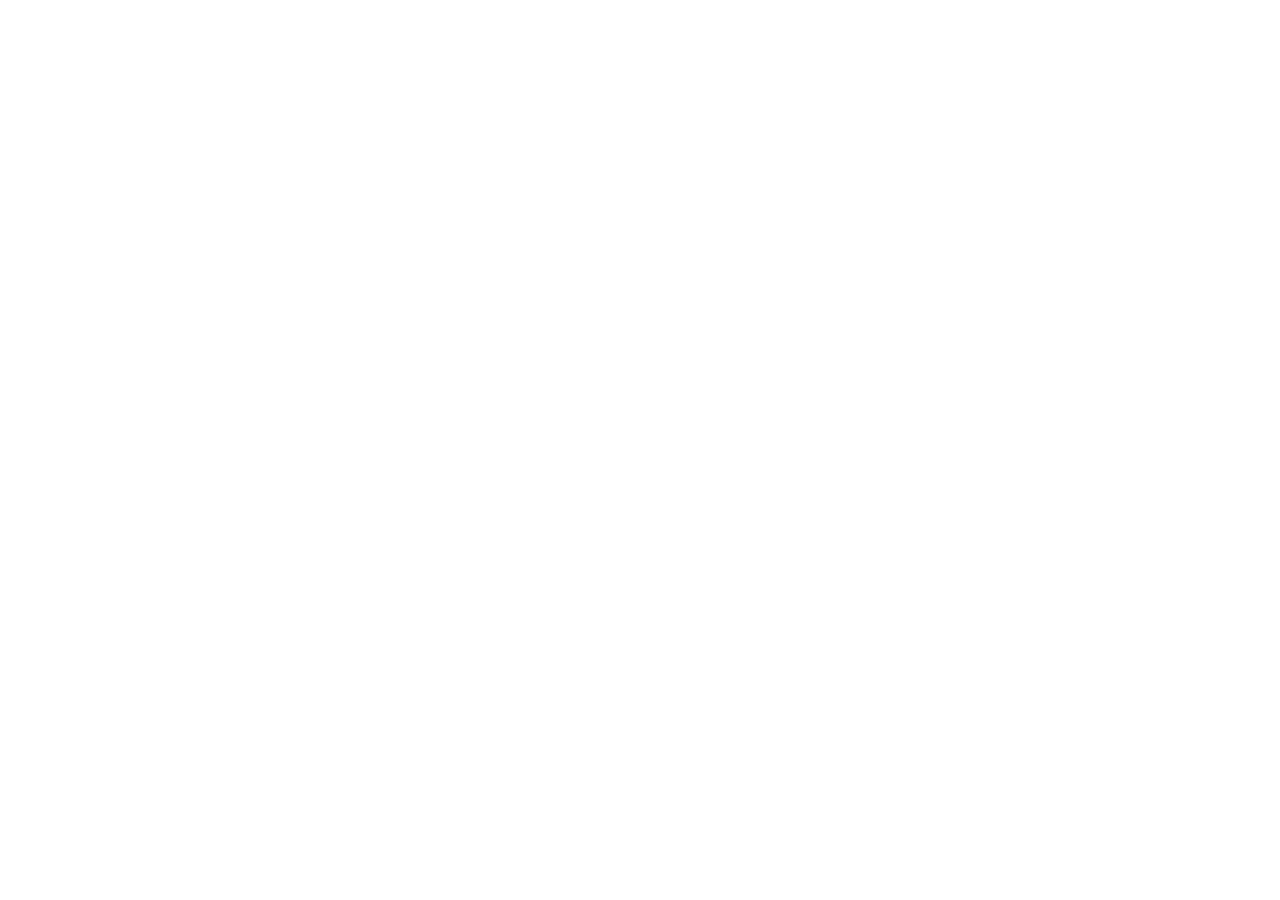
==== src/projects/nurlan-project/index.html @ a40b56f6 "added nurlan-project" ====
<!DOCTYPE html>
<html lang="en">
<head>
    <meta charset="UTF-8">
    <meta http-equiv="X-UA-Compatible" content="IE=edge">
    <meta name="viewport" content="width=device-width, initial-scale=1.0">
    <title>Document</title>
    <link rel="stylesheet" href="./src/css/style.css">
</head>
<body>
    
</body>
</html>
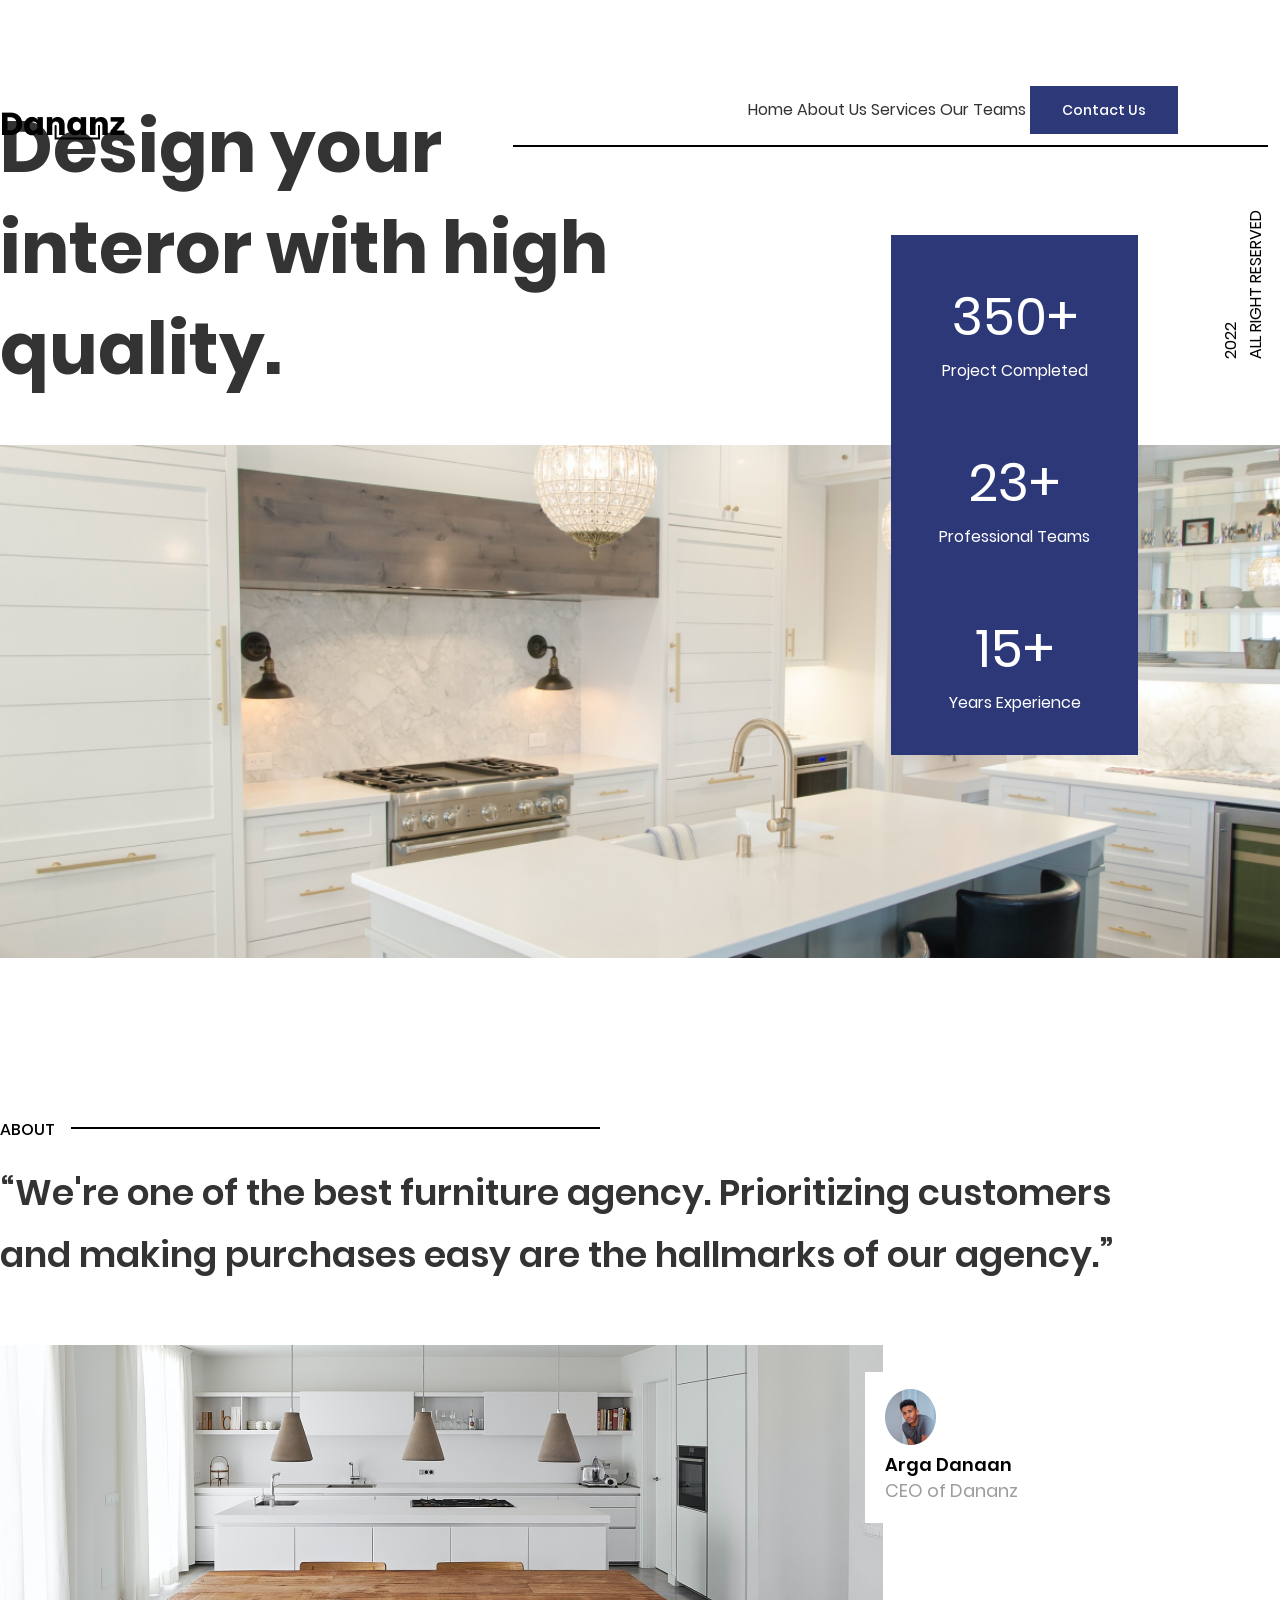
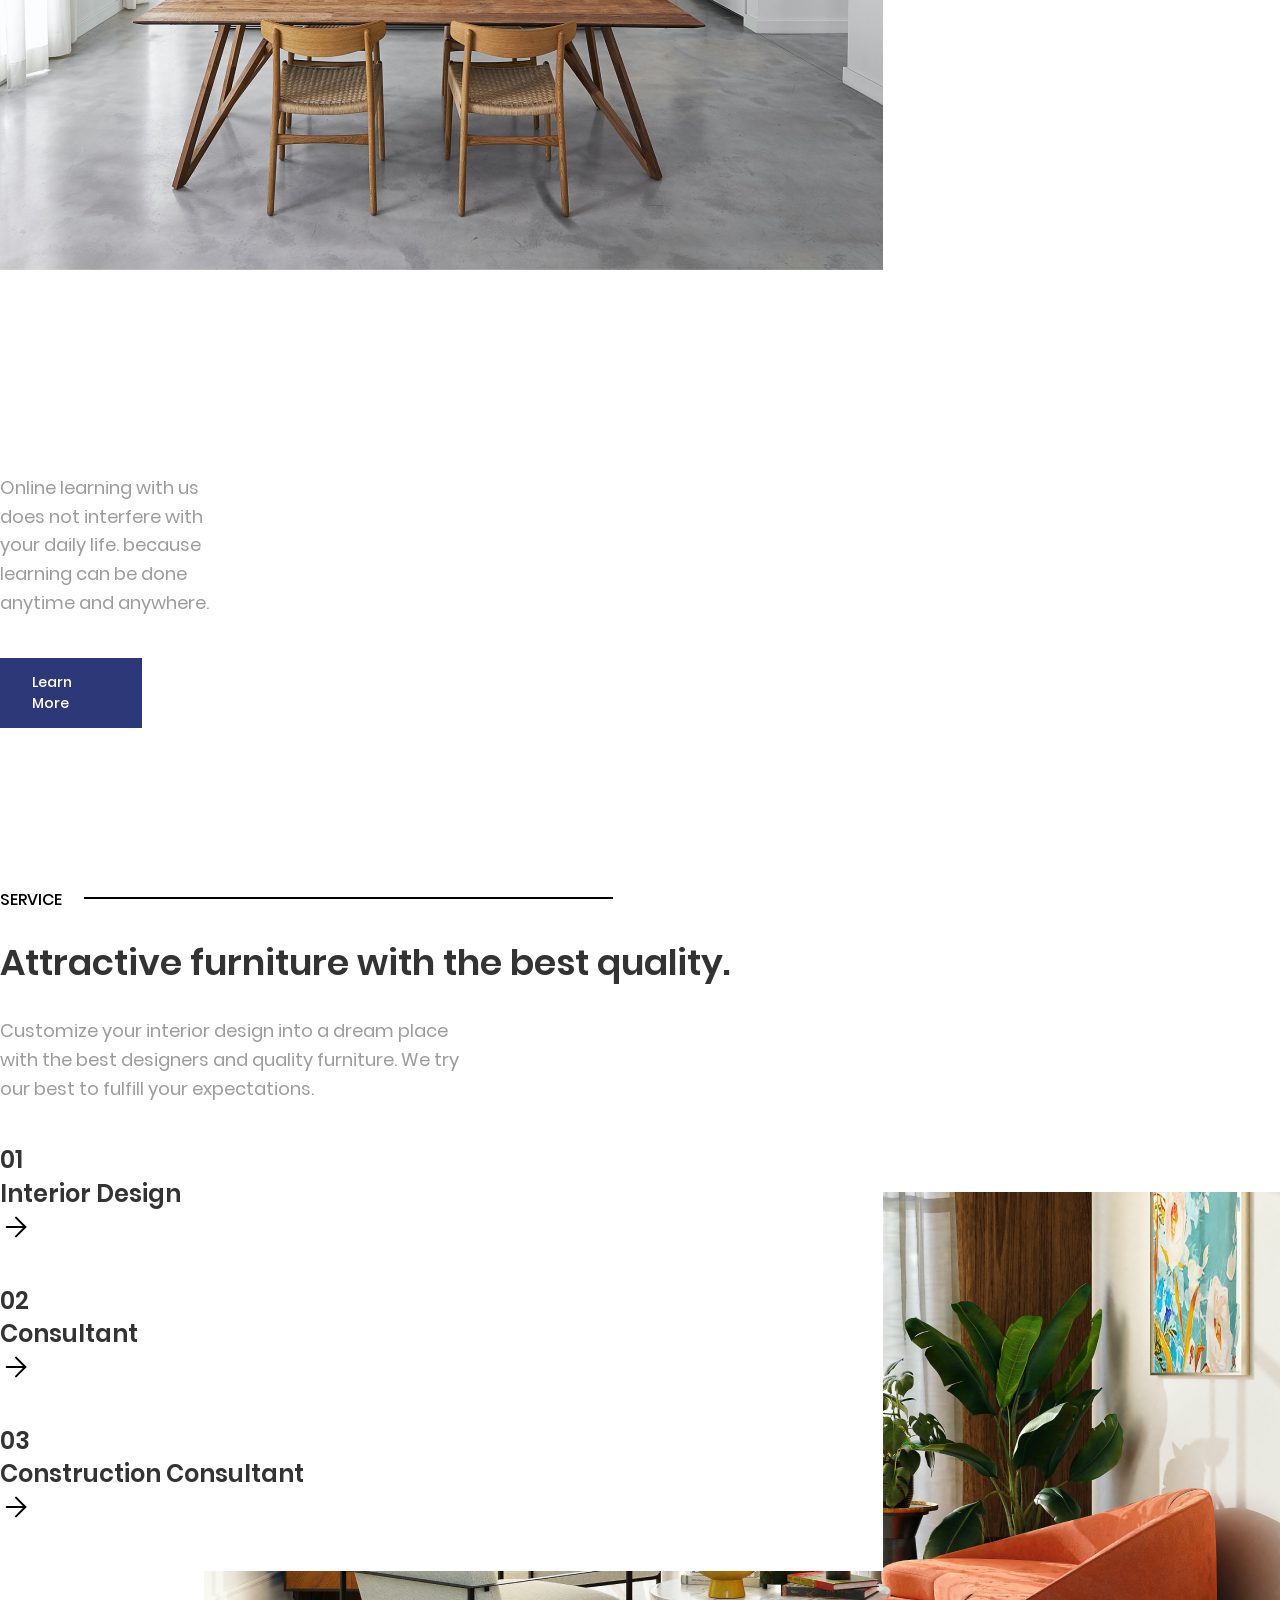
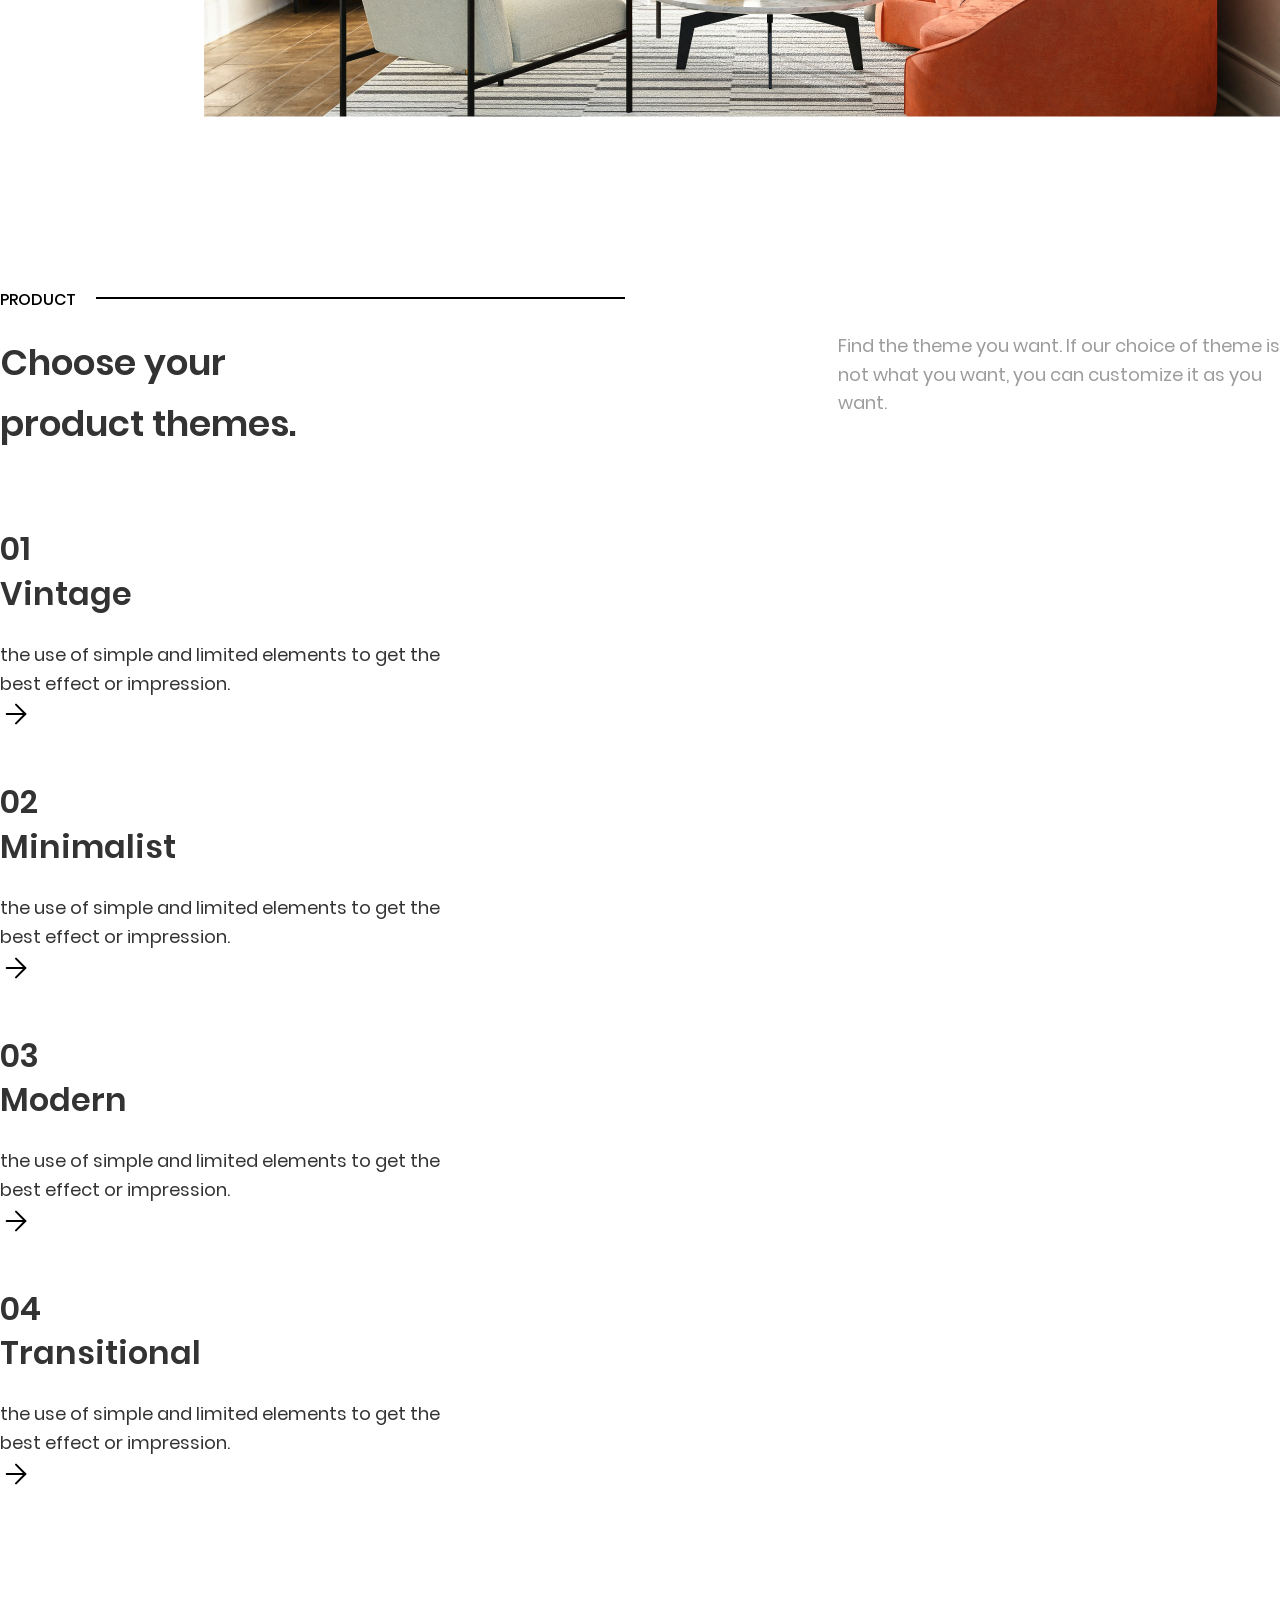
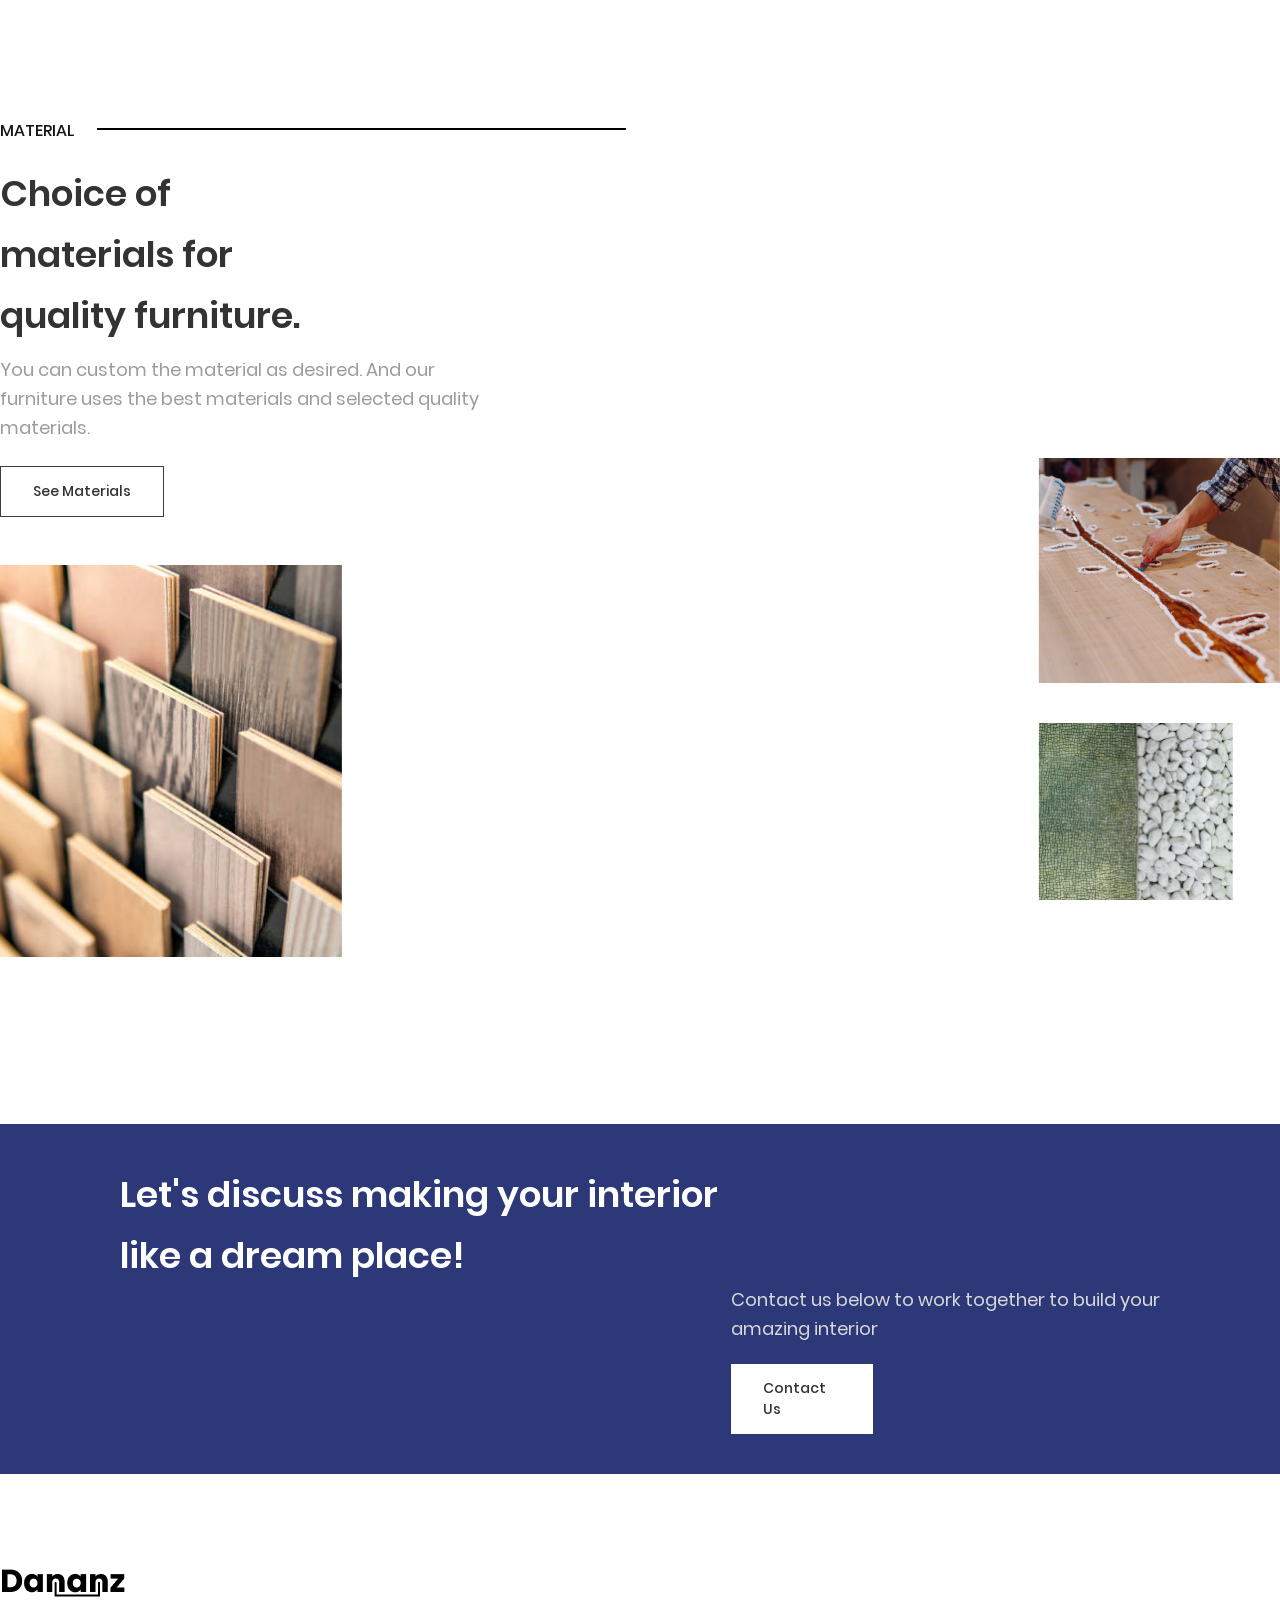
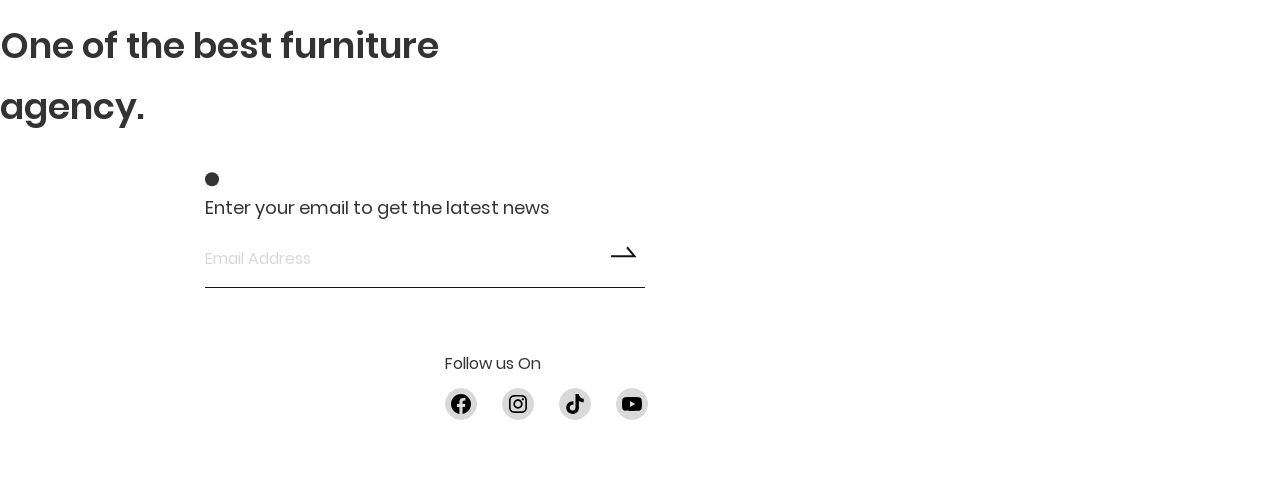
==== commit f04f1344: "home page/ Исправил структуру" ====
--- a/src/projects/nurlan-project/index.html
+++ b/src/projects/nurlan-project/index.html
@@ -1,13 +1,425 @@
-<!DOCTYPE html>
-<html lang="en">
-<head>
-    <meta charset="UTF-8">
-    <meta http-equiv="X-UA-Compatible" content="IE=edge">
-    <meta name="viewport" content="width=device-width, initial-scale=1.0">
-    <title>Document</title>
-    <link rel="stylesheet" href="./src/css/style.css">
-</head>
-<body>
-    
-</body>
+<!DOCTYPE html>
+<html lang="en">
+
+<head>
+    <meta charset="UTF-8">
+    <meta http-equiv="X-UA-Compatible" content="IE=edge">
+    <meta name="viewport" content="width=device-width, initial-scale=1.0">
+    <title>Document</title>
+    <link rel="stylesheet" href="./src/libraries/bootstrap/bootstrap-grid.min.css">
+    <link rel="stylesheet" href="./src/libraries/bootstrap/bootstrap-grid.min.css.map">
+    <link rel="stylesheet" href="./src/css/style.css">
+
+
+</head>
+
+<body>
+    <header class="header">
+        <div class="container">
+            <div class="header-container d-flex">
+                <a href="#"><img src="./src/images/home/header/logo.png" alt="logo" class="header__logo"></a>
+                <nav class="header__nav d-flex">
+                    <a href="#" class="header__links header__links-bold">Home</a>
+                    <a href="./src/pages/about/" class="header__links">About Us</a>
+                    <a href="./src/pages/services/" class="header__links">Services</a>
+                    <a href="./src/pages/ourTeams/" class="header__links">Our Teams</a>
+                    <a href="./src/pages/contacts/" class="header__links header__links-btn">Contact Us</a>
+                </nav>
+            </div>
+        </div>
+
+    </header>
+    <main class="main">
+
+        <section class="home">
+            <div class="container">
+                <h1 class="home__title">
+                    Design your <br> interor with high <br>quality.
+                </h1>
+                <div class="home__right">
+                    <p class="home__text">
+                        2022 <br>
+                        ALL RIGHT RESERVED
+                    </p>
+                </div>
+                <div class="home__experience-block">
+                    <div class="home__projects">
+                        <p class="home__projects-number">350+</p>
+                        <p class="home__projects-text">Project Completed</p>
+                    </div>
+                    <div class="home__teams">
+                        <p class="home__teams-number">23+</p>
+                        <p class="home__teams-text">Professional Teams</p>
+                    </div>
+                    <div class="home__experience">
+                        <p class="home__experience-number">15+</p>
+                        <p class="home__experience-text">Years Experience</p>
+                    </div>
+                </div>
+                <div class="home__img">
+                    <!-- <img src="../nurlan-project/src/images/home/home/home.png" alt="a picture"> -->
+                </div>
+            </div>
+        </section>
+
+        <section class="about">
+            <div class="container">
+                <div class="about__subtitle">
+                    ABOUT
+
+                    <div class="about__subtitle-line"></div>
+                </div>
+
+                <h3 class="about__title">
+                    “We're one of the best furniture agency. Prioritizing customers <br> and making purchases easy are
+                    the
+                    hallmarks of our agency.”
+                </h3>
+                <div class="about__main d-flex">
+                    <div class="about__main-left">
+                        <img src="./src/images/home/about/about.png" alt="">
+                    </div>
+                    <div class="about__main-profile">
+                        <div class="row">
+                            <div class="col-4">
+                                <img src="./src/images/home/about/profile.png" alt="">
+                            </div>
+                            <div class="col-8">
+                                <p class="about__main-profile-name">Arga Danaan</p>
+                                <p class="about__main-profile-position">CEO of Dananz</p>
+                            </div>
+                        </div>
+
+                    </div>
+                    <div class="about__main-right">
+                        <div class="about__main-text">
+                            Online learning with us <br> does not interfere with <br> your daily life. because <br>
+                            learning can be done <br> anytime and anywhere.
+                        </div>
+
+                        <a href="#" class="about__main-btn">Learn More</a>
+                    </div>
+                </div>
+            </div>
+        </section>
+        <section class="service">
+            <div class="container">
+
+                <div class="service__layers">
+                    <div class="service__top-layer">
+                        <div class="service__subtitle">
+                            SERVICE
+
+                            <div class="service__subtitle-line"></div>
+                        </div>
+
+                        <h3 class="service__title">
+                            Attractive furniture with the best quality.
+                        </h3>
+
+                        <p class="service__text">
+                            Customize your interior design into a dream place <br> with the best designers and quality
+                            furniture. We try <br> our best to fulfill your expectations.
+                        </p>
+
+                        <div class="service__list d-flex">
+                            <div class="service__left d-flex">
+                                <a href="./src/pages/services/">
+                                    <div class="service__left-number">01</div>
+                                </a>
+                                <a href="./src/pages/services/">
+                                    <div class="service__left-title">Interior Design</div>
+                                </a>
+                            </div>
+                            <div class="service__right">
+                                <a href="./src/pages/services/">
+                                    <img src="./src/images/home/service/arrow-right.svg" alt=""
+                                        class="service__left-icon">
+                                </a>
+                            </div>
+                        </div>
+
+
+                        <div class="service__list d-flex">
+                            <div class="service__left d-flex">
+                                <a href="./src/pages/services/">
+                                    <div class="service__left-number">02</div>
+                                </a>
+                                <a href="./src/pages/services/">
+                                    <div class="service__left-title">Consultant</div>
+                                </a>
+                            </div>
+                            <div class="service__right">
+                                <a href="./src/pages/services/">
+                                    <img src="./src/images/home/service/arrow-right.svg" alt=""
+                                        class="service__left-icon">
+                                </a>
+                            </div>
+
+                        </div>
+
+                        <div class="service__list service__list-bottom d-flex">
+                            <div class="service__left d-flex">
+                                <a href="./src/pages/services/">
+                                    <div class="service__left-number">03</div>
+                                </a>
+                                <a href="./src/pages/services/">
+                                    <div class="service__left-title">Construction Consultant</div>
+                                </a>
+                            </div>
+                            <div class="service__right">
+                                <a href="./src/pages/services/">
+                                    <img src="./src/images/home/service/arrow-right.svg" alt=""
+                                        class="service__left-icon">
+                                </a>
+                            </div>
+
+                        </div>
+
+
+                    </div>
+                    <div class="service__bottom-layer">
+
+                    </div>
+                </div>
+            </div>
+        </section>
+
+        <section class="product">
+            <div class="container">
+                <div class="product__subtitle">
+                    PRODUCT
+
+                    <div class="product__subtitle-line"></div>
+                </div>
+
+                <div class="product__about">
+                    <h3 class="product__title">
+                        Choose your <br> product themes.
+                    </h3>
+                    <div class="product__text">
+                        Find the theme you want. If our choice of theme is <br> not what you want, you can customize it
+                        as you <br> want.
+                    </div>
+                </div>
+
+                <div class="product__list d-flex">
+                    <div class="product__left d-flex">
+                        <a href="./src/pages/portfolio/">
+                            <div class="product__left-number">01</div>
+                        </a>
+                        <div class="product__left-container">
+                            <a href="./src/pages/portfolio/">
+                                <div class="product__left-title">Vintage</div>
+                            </a>
+                            <p class="product__left-text">
+                                the use of simple and limited elements to get the <br> best effect or impression.
+                            </p>
+                        </div>
+                    </div>
+                    <div class="product__right">
+                        <a href="./src/pages/portfolio/">
+                            <img src="./src/images/home/service/arrow-right.svg" alt="" class="product__left-icon">
+                        </a>
+                    </div>
+                </div>
+
+
+                <div class="product__list d-flex">
+                    <div class="product__left d-flex">
+                        <a href="./src/pages/portfolio/">
+                            <div class="product__left-number">02</div>
+                        </a>
+                        <div class="product__left-container">
+                            <a href="./src/pages/portfolio/">
+                                <div class="product__left-title">Minimalist</div>
+                            </a>
+                            <p class="product__left-text">
+                                the use of simple and limited elements to get the <br> best effect or impression.
+                            </p>
+                        </div>
+                    </div>
+                    <div class="product__right">
+                        <a href="./src/pages/portfolio/">
+                            <img src="./src/images/home/service/arrow-right.svg" alt="" class="product__left-icon">
+                        </a>
+                    </div>
+
+                </div>
+
+                <div class="product__list d-flex">
+                    <div class="product__left d-flex">
+                        <a href="./src/pages/portfolio/">
+                            <div class="product__left-number">03</div>
+                        </a>
+                        <div class="product__left-container">
+                            <a href="./src/pages/portfolio/">
+                                <div class="product__left-title">Modern</div>
+                            </a>
+                            <p class="product__left-text">
+                                the use of simple and limited elements to get the <br> best effect or impression.
+                            </p>
+                        </div>
+                    </div>
+                    <div class="product__right">
+                        <a href="./src/pages/portfolio/">
+                            <img src="./src/images/home/service/arrow-right.svg" alt="" class="product__left-icon">
+                        </a>
+                    </div>
+
+                </div>
+
+                <div class="product__list service__list-bottom d-flex">
+                    <div class="product__left d-flex">
+                        <a href="./src/pages/portfolio/">
+                            <div class="product__left-number">04</div>
+                        </a>
+                        <div class="product__left-container">
+                            <a href="./src/pages/portfolio/">
+                                <div class="product__left-title">Transitional</div>
+                            </a>
+                            <p class="product__left-text">
+                                the use of simple and limited elements to get the <br> best effect or impression.
+                            </p>
+                        </div>
+                    </div>
+                    <div class="product__right">
+                        <a href="./src/pages/portfolio/">
+                            <img src="./src/images/home/service/arrow-right.svg" alt="" class="product__left-icon">
+                        </a>
+                    </div>
+
+                </div>
+            </div>
+        </section>
+
+        <section class="material">
+            <div class="container">
+                <div class="row">
+                    <div class="col-6">
+                        <div class="material__left">
+                            <div class="material__left-subtitle">
+                                MATERIAL
+
+                                <div class="material__left-subtitle-line"></div>
+                            </div>
+
+
+                            <h3 class="material__left-title">
+                                Choice of <br> materials for <br> quality furniture.
+                            </h3>
+
+                            <p class="material__left-text">
+                                You can custom the material as desired. And our <br> furniture uses the best materials
+                                and
+                                selected quality <br> materials.
+                            </p>
+
+                            <a href="./src/pages/portfolio/" class="material__left-btn">
+                                See Materials
+                            </a>
+                        </div>
+                    </div>
+                    <div class="col-6">
+                        <div class="material__right">
+                            <div class="material__pics-left">
+                                <img src="./src/images/home/material/image_1.png" alt="a pic" class="material__pic-left">
+                            </div>
+                            <div class="material__pics-right">
+                                <img src="./src/images/home/material/image_2.png" alt="a pic"
+                                    class="material__pic-upper-right">
+                                <img src="./src/images/home/material/image_3.png" alt="a pic"
+                                    class="material__pic-upper-bottom">
+                            </div>
+                        </div>
+                    </div>
+                </div>
+
+            </div>
+        </section>
+
+    </main>
+
+
+    <footer class="footer">
+
+        <div class="footer-upper">
+            <div class="row">
+                <div class="col-6">
+                    <h2 class="footer-upper__title">Let's discuss making your interior <br>like a dream place!</h2>
+                </div>
+                <div class="col-6 footer-upper__right-container">
+                    <div class="footer-upper__right">
+                        <p class="footer-upper__text">Contact us below to work together to build
+                            your <br>amazing interior</p>
+                        <a href="./src/pages/contacts/" class="footer-upper__btn">Contact Us</a>
+                    </div>
+                </div>
+            </div>
+        </div>
+        <div class="container">
+            <div class="footer-lower">
+                <div class="row">
+                    <div class="col-6">
+                        <div class="footer-lower__left d-flex">
+                            <img src="./src/images/home/header/logo.png" alt="" class="footer-lower__logo">
+                            <h3 class="footer-lower__title">
+                                One of the best furniture <br>agency.
+                            </h3>
+                        </div>
+                    </div>
+                    <div class="col-6 footer-lower__right-container">
+                        <div class="footer-lower__right">
+                            <form class="footer-lower__form">
+                                <div class="footer-lower__form-upper d-flex">
+                                    <img src="./src/images/home/footer/circle.svg" alt=""
+                                        class="footer-lower__form-round">
+                                    <h3 class="footer-lower__form-title">
+                                        Enter your email to get the latest news
+                                    </h3>
+                                </div>
+                                <div class="footer-lower__form-lower">
+                                    <img src="./src/images/home/footer/arrow.svg" alt=""
+                                        class="footer-lower__form-arrow">
+                                    <input type="email" class="footer-lower__form-input" placeholder="Email Address">
+                                </div>
+                            </form>
+                            <div class="footer-lower__social-media">
+                                <h3 class="footer-lower__social-media-title">Follow us On</h3>
+                                <div class="footer-lower__social-media-list">
+                                    <a href="https://www.facebook.com/" class="footer-lower__social-media-items">
+                                        <div class="footer-lower__social-media-items-bg">
+                                            <img src="./src/images/home/footer/facebook.svg"
+                                                alt="footer-lower__social-media-items-icon">
+                                        </div>
+                                    </a>
+                                    <a href="https://www.instagram.com/" class="footer-lower__social-media-items">
+                                        <div class="footer-lower__social-media-items-bg">
+                                            <img src="./src/images/home/footer/instagram.svg"
+                                                alt="footer-lower__social-media-items-icon">
+                                        </div>
+                                    </a>
+                                    <a href="https://www.tiktok.com/" class="footer-lower__social-media-items">
+                                        <div class="footer-lower__social-media-items-bg">
+                                            <img src="./src/images/home/footer/tikTok.svg"
+                                                alt="footer-lower__social-media-items-icon">
+                                        </div>
+                                    </a>
+                                    <a href="https://www.youtube.com/" class="footer-lower__social-media-items">
+                                        <div class="footer-lower__social-media-items-bg">
+                                            <img src="./src/images/home/footer/youtube.svg"
+                                                alt="footer-lower__social-media-items-icon">
+                                        </div>
+                                    </a>
+                                </div>
+                            </div>
+                        </div>
+                    </div>
+                </div>
+            </div>
+        </div>
+    </footer>
+    <script src="./src/pages/home/home.js"></script>
+</body>
+
 </html>
--- a/src/projects/nurlan-project/src/css/style.css
+++ b/src/projects/nurlan-project/src/css/style.css
@@ -0,0 +1,587 @@
+@import "../fonts/Poppins/stylesheet.css";
+@import "../fonts/Poppins/stylesheet.css";
+* {
+  padding: 0;
+  margin: 0;
+  box-sizing: border-box;
+  font-family: "Poppins", sans-serif;
+  list-style-type: none;
+}
+
+a, a:hover {
+  text-decoration: none;
+  color: inherit;
+}
+
+.header {
+  margin: 40px 0 97px;
+}
+.header-container {
+  justify-content: space-between;
+  position: relative;
+}
+.header__logo {
+  cursor: pointer;
+  position: fixed;
+  z-index: 2;
+}
+.header__nav {
+  font-style: normal;
+  font-weight: 400;
+  font-size: 16px;
+  line-height: 160%;
+  color: #333333;
+  align-items: center;
+  gap: 103px;
+  position: fixed;
+  right: 102px;
+  z-index: 2;
+}
+.header__nav .header__links:hover {
+  font-style: normal;
+  font-weight: 600;
+  font-size: 16px;
+  line-height: 140%;
+  color: #333333;
+}
+.header__nav .header__links-btn {
+  width: 142px;
+  height: 49px;
+  padding: 14px 32px;
+  background: #2C3878;
+  font-style: normal;
+  font-weight: 500;
+  font-size: 14px;
+  line-height: 150%;
+  color: #FFFFFF;
+}
+.header__nav .header__links-btn:hover {
+  width: 142px;
+  height: 49px;
+  padding: 14px 32px;
+  background: #2C3878;
+  font-style: normal;
+  font-weight: 500;
+  font-size: 14px;
+  line-height: 150%;
+  color: #FFFFFF;
+}
+
+.footer-upper {
+  padding: 40px 120px;
+  background: #2C3878;
+  margin-bottom: 80px;
+}
+.footer-upper__right-container {
+  display: flex;
+  justify-content: flex-end;
+}
+.footer-upper__right {
+  display: flex;
+  flex-direction: column;
+  gap: 20px;
+}
+.footer-upper__title {
+  font-style: normal;
+  font-weight: 600;
+  font-size: 36px;
+  line-height: 170%;
+  color: #FFFFFF;
+}
+.footer-upper__text {
+  font-style: normal;
+  font-weight: 400;
+  font-size: 18px;
+  line-height: 160%;
+  color: #D9D9D9;
+}
+.footer-upper__btn {
+  width: 142px;
+  padding: 14px 32px;
+  background: #FFFFFF;
+  display: inline-block;
+  font-style: normal;
+  font-weight: 500;
+  font-size: 14px;
+  line-height: 150%;
+  color: #333333;
+}
+.footer-lower__left {
+  flex-direction: column;
+  gap: 10px;
+}
+.footer-lower__logo {
+  width: 126px;
+  height: 54px;
+}
+.footer-lower__title {
+  font-style: normal;
+  font-weight: 600;
+  font-size: 36px;
+  line-height: 170%;
+  color: #333333;
+}
+.footer-lower__right-container {
+  margin-top: 32px;
+}
+.footer-lower__right {
+  margin-left: 205px;
+  display: flex;
+  flex-direction: column;
+  gap: 25px;
+}
+.footer-lower__form-upper {
+  width: 440px;
+  align-items: center;
+  gap: 10px;
+  margin-bottom: 23px;
+}
+.footer-lower__form-upper h3 {
+  width: 100%;
+  font-style: normal;
+  font-weight: 400;
+  font-size: 18px;
+  line-height: 160%;
+  color: #333333;
+}
+.footer-lower__form-lower {
+  width: 440px;
+  position: relative;
+}
+.footer-lower__form-lower img {
+  position: absolute;
+  right: 8px;
+  z-index: 1;
+}
+.footer-lower__form-lower input {
+  position: absolute;
+  width: 100%;
+  padding-bottom: 15px;
+  border: none;
+  border-bottom: 1px solid #141414;
+  font-style: normal;
+  font-weight: 400;
+  font-size: 16px;
+  line-height: 160%;
+  color: #333333;
+}
+.footer-lower__form-lower input::placeholder {
+  font-style: normal;
+  font-weight: 400;
+  font-size: 16px;
+  line-height: 160%;
+  color: #D9D9D9;
+}
+.footer-lower__form-lower input:focus {
+  outline: none;
+}
+.footer-lower__social-media {
+  margin: 80px 0 84px 240px;
+}
+.footer-lower__social-media-title {
+  font-style: normal;
+  font-weight: 400;
+  font-size: 16px;
+  line-height: 160%;
+  color: #333333;
+  margin-bottom: 11px;
+}
+.footer-lower__social-media-list {
+  display: flex;
+  gap: 25px;
+}
+.footer-lower__social-media-list a div {
+  width: 32px;
+  height: 32px;
+  border-radius: 50%;
+  background: #D9D9D9;
+  border: 1px solid #D9D9D9;
+  display: flex;
+  justify-content: center;
+  align-items: center;
+}
+
+.home {
+  margin-bottom: 160px;
+}
+.home .container {
+  position: relative;
+}
+.home__title {
+  position: relative;
+  font-style: normal;
+  font-weight: 700;
+  font-size: 72px;
+  line-height: 140%;
+  color: #333333;
+  margin-bottom: 46px;
+}
+.home__right {
+  width: 59%;
+  position: absolute;
+  right: 12px;
+  top: 48px;
+  border-top: 2px solid #000000;
+  padding-top: 63px;
+  display: flex;
+  justify-content: flex-end;
+}
+.home__text {
+  writing-mode: vertical-rl;
+  transform: rotate(-180deg);
+}
+.home__experience-block {
+  position: absolute;
+  right: 0;
+  padding: 40px 48px;
+  background: #2C3878;
+  top: 138px;
+  right: 142px;
+  display: flex;
+  flex-direction: column;
+  gap: 57px;
+}
+.home__projects, .home__teams, .home__experience {
+  text-align: center;
+}
+.home__projects-number {
+  font-style: normal;
+  font-weight: 400;
+  font-size: 52px;
+  line-height: 160%;
+  color: #FFFFFF;
+}
+.home__projects-text {
+  font-style: normal;
+  font-weight: 400;
+  font-size: 16px;
+  line-height: 160%;
+  color: #FFFFFF;
+}
+.home__teams-number {
+  font-style: normal;
+  font-weight: 400;
+  font-size: 52px;
+  line-height: 160%;
+  color: #FFFFFF;
+}
+.home__teams-text {
+  font-style: normal;
+  font-weight: 400;
+  font-size: 16px;
+  line-height: 160%;
+  color: #FFFFFF;
+}
+.home__experience-number {
+  font-style: normal;
+  font-weight: 400;
+  font-size: 52px;
+  line-height: 160%;
+  color: #FFFFFF;
+}
+.home__experience-text {
+  font-style: normal;
+  font-weight: 400;
+  font-size: 16px;
+  line-height: 160%;
+  color: #FFFFFF;
+}
+.home__img {
+  height: 513px;
+  width: 100%;
+  background: url("../images/home/home/home.png") center/cover no-repeat;
+}
+
+.about {
+  margin-bottom: 160px;
+}
+.about__subtitle {
+  position: relative;
+  margin-bottom: 20px;
+  font-style: normal;
+  font-weight: 500;
+  font-size: 16px;
+  line-height: 150%;
+  color: #000000;
+}
+.about__subtitle div {
+  width: 529px;
+  background: #000;
+  position: absolute;
+  top: 9px;
+  left: 71px;
+  border-top: 2px solid #000000;
+}
+.about__title {
+  font-style: normal;
+  font-weight: 600;
+  font-size: 36px;
+  line-height: 170%;
+  color: #333333;
+  margin-bottom: 60px;
+}
+.about__main {
+  width: 100%;
+  justify-content: space-between;
+  position: relative;
+}
+.about__main-profile {
+  position: absolute;
+  padding: 17px 52px 17px 20px;
+  background: #FFFFFF;
+  top: 27px;
+  right: 210px;
+}
+.about__main-profile-name {
+  font-style: normal;
+  font-weight: 600;
+  font-size: 18px;
+  line-height: 140%;
+  color: #000000;
+}
+.about__main-profile-position {
+  font-style: normal;
+  font-weight: 400;
+  font-size: 18px;
+  line-height: 160%;
+  color: #9C9C9C;
+  width: 133px;
+}
+.about__main-right {
+  margin-top: 197px;
+  display: flex;
+  flex-direction: column;
+  gap: 40px;
+}
+.about__main-right div {
+  font-style: normal;
+  font-weight: 400;
+  font-size: 18px;
+  line-height: 160%;
+  color: #9C9C9C;
+}
+.about__main-right a {
+  width: 142px;
+  display: inline-block;
+  padding: 14px 32px;
+  background: #2C3878;
+  font-style: normal;
+  font-weight: 500;
+  font-size: 14px;
+  line-height: 150%;
+  color: #FFFFFF;
+}
+
+.service {
+  margin-bottom: 172px;
+}
+.service__layers {
+  position: relative;
+  height: 828px;
+  width: 100%;
+}
+.service__top-layer {
+  position: relative;
+  max-width: 883px;
+  width: 100%;
+  z-index: 1;
+  padding: 0 40px 41px 0;
+  background: #FFFFFF;
+}
+.service__subtitle {
+  position: relative;
+  margin-bottom: 20px;
+  font-style: normal;
+  font-weight: 500;
+  font-size: 16px;
+  line-height: 150%;
+  color: #000000;
+}
+.service__subtitle div {
+  width: 529px;
+  background: #000;
+  position: absolute;
+  top: 9px;
+  left: 84px;
+  border-top: 2px solid #000000;
+}
+.service__title {
+  font-style: normal;
+  font-weight: 600;
+  font-size: 36px;
+  line-height: 170%;
+  color: #333333;
+  margin-bottom: 24px;
+}
+.service__text {
+  margin-bottom: 40px;
+  font-style: normal;
+  font-weight: 400;
+  font-size: 18px;
+  line-height: 160%;
+  color: #9C9C9C;
+}
+.service__list {
+  justify-content: space-between;
+  margin-bottom: 34px;
+}
+.service__list-bottom {
+  margin-bottom: 0;
+}
+.service__left {
+  gap: 40px;
+}
+.service__left-number, .service__left-title {
+  font-style: normal;
+  font-weight: 600;
+  font-size: 24px;
+  line-height: 140%;
+  color: #333333;
+}
+.service__bottom-layer {
+  position: absolute;
+  right: 0;
+  top: 304px;
+  max-width: 1076px;
+  width: 100%;
+  height: 682px;
+  background: url("../images/home/service/service.png") no-repeat;
+}
+
+.product {
+  margin-bottom: 222px;
+}
+.product__subtitle {
+  position: relative;
+  margin-bottom: 20px;
+  font-style: normal;
+  font-weight: 500;
+  font-size: 16px;
+  line-height: 150%;
+  color: #000000;
+}
+.product__subtitle div {
+  width: 529px;
+  background: #000;
+  position: absolute;
+  top: 9px;
+  left: 96px;
+  border-top: 2px solid #000000;
+}
+.product__about {
+  display: flex;
+  justify-content: space-between;
+  margin-bottom: 73px;
+}
+.product__about h3 {
+  font-style: normal;
+  font-weight: 600;
+  font-size: 36px;
+  line-height: 170%;
+  color: #333333;
+}
+.product__about div {
+  font-style: normal;
+  font-weight: 400;
+  font-size: 18px;
+  line-height: 160%;
+  color: #9C9C9C;
+}
+.product__list {
+  justify-content: space-between;
+  margin-bottom: 43px;
+}
+.product__list-bottom {
+  margin-bottom: 0;
+}
+.product__left {
+  gap: 80px;
+}
+.product__left-container {
+  display: flex;
+  flex-direction: column;
+  gap: 24px;
+}
+.product__left-number, .product__left-title {
+  font-style: normal;
+  font-weight: 600;
+  font-size: 32px;
+  line-height: 140%;
+  color: #333333;
+}
+.product__left-text {
+  font-style: normal;
+  font-weight: 400;
+  font-size: 18px;
+  line-height: 160%;
+  color: #333333;
+}
+
+.material {
+  margin-bottom: 167px;
+}
+.material__left-subtitle {
+  position: relative;
+  margin-bottom: 20px;
+  font-style: normal;
+  font-weight: 500;
+  font-size: 16px;
+  line-height: 150%;
+  color: #141414;
+}
+.material__left-subtitle div {
+  width: 529px;
+  background: #000;
+  position: absolute;
+  top: 9px;
+  left: 97px;
+  border-top: 2px solid #000000;
+}
+.material__left-title {
+  margin-bottom: 10px;
+  font-style: normal;
+  font-weight: 600;
+  font-size: 36px;
+  line-height: 170%;
+  color: #333333;
+}
+.material__left-text {
+  margin-bottom: 23px;
+  font-style: normal;
+  font-weight: 400;
+  font-size: 18px;
+  line-height: 160%;
+  color: #9C9C9C;
+}
+.material__left-btn {
+  display: inline-block;
+  padding: 14px 32px;
+  background: #FFFFFF;
+  border: 1px solid #3C3C3C;
+  font-style: normal;
+  font-weight: 500;
+  font-size: 14px;
+  line-height: 150%;
+  color: #333333;
+}
+.material__right {
+  height: 440px;
+  position: relative;
+  display: flex;
+  gap: 40px;
+}
+.material__pics-left {
+  display: flex;
+  align-items: flex-end;
+}
+.material__pics-right {
+  display: flex;
+  flex-direction: column;
+  gap: 40px;
+  position: absolute;
+  right: 0;
+  top: -59px;
+}
+.material__pics-right .material__pic-upper-bottom {
+  width: 195px;
+}/*# sourceMappingURL=style.css.map */
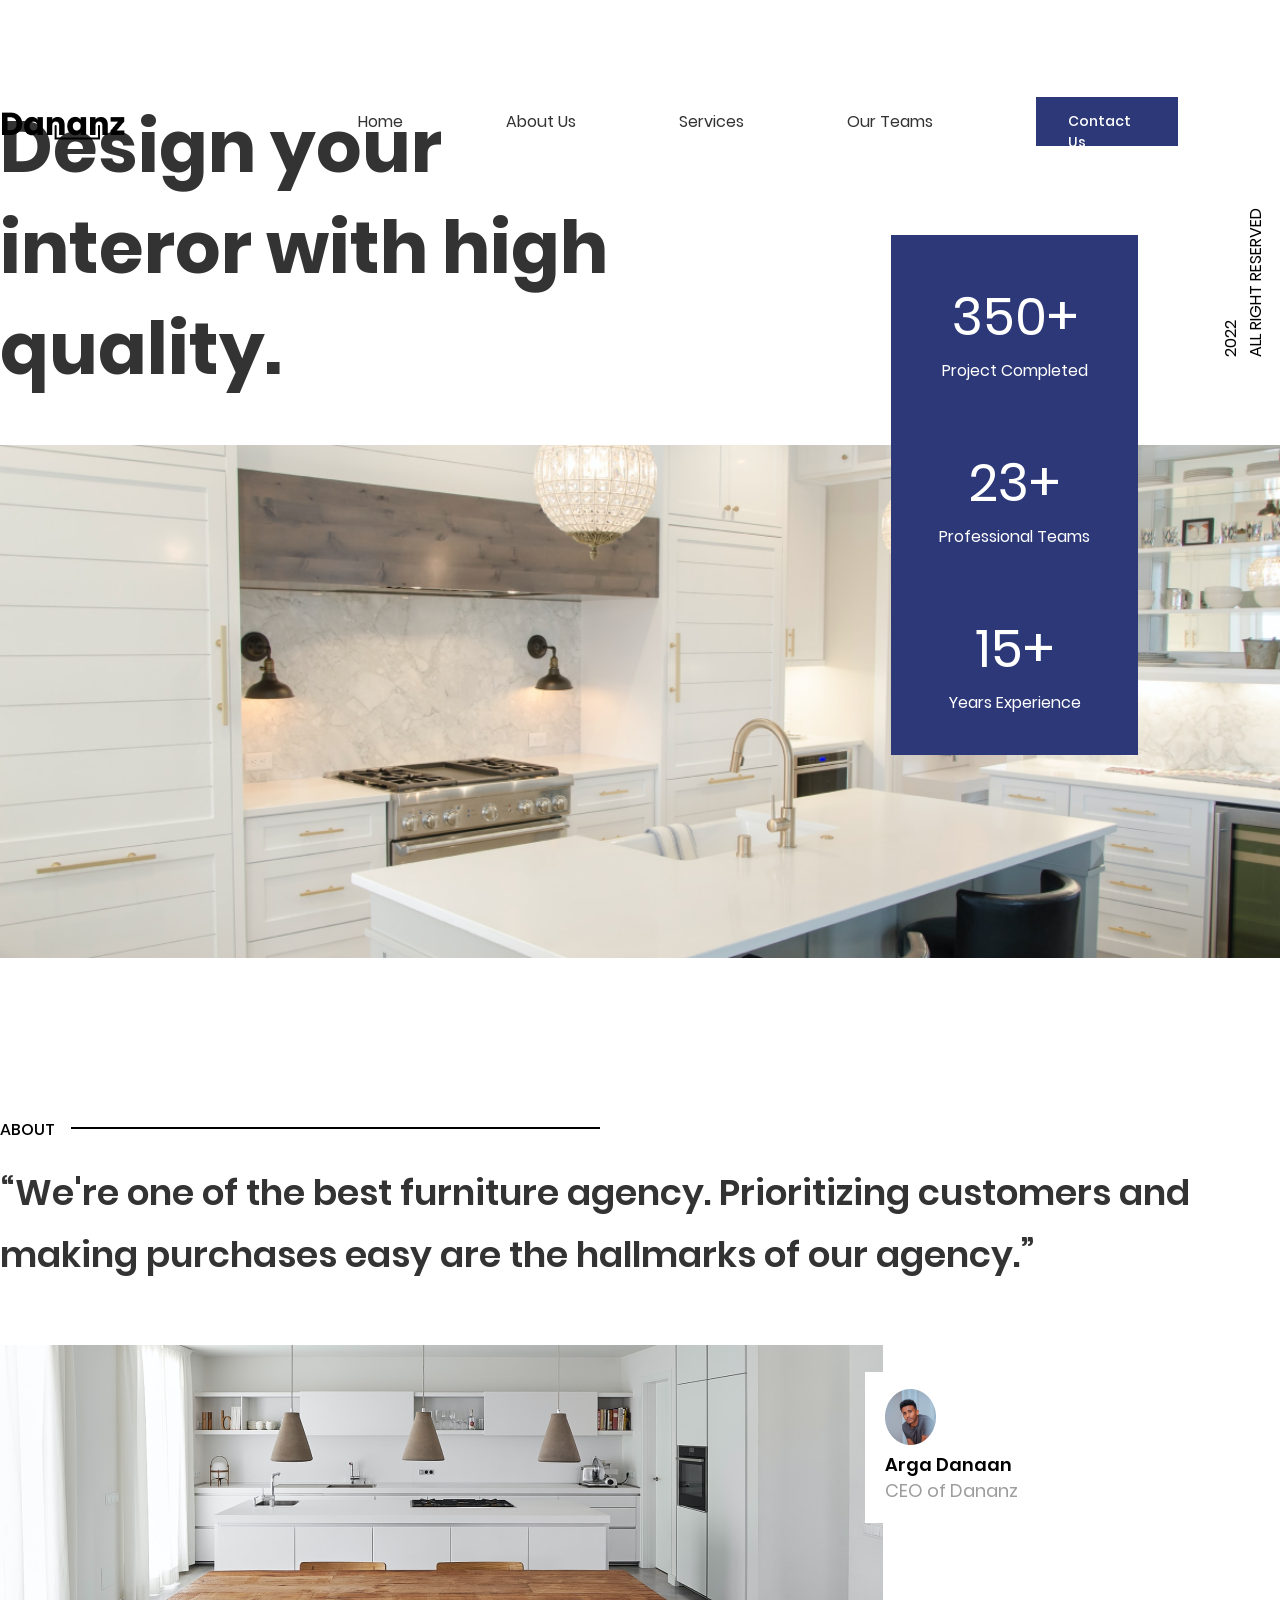
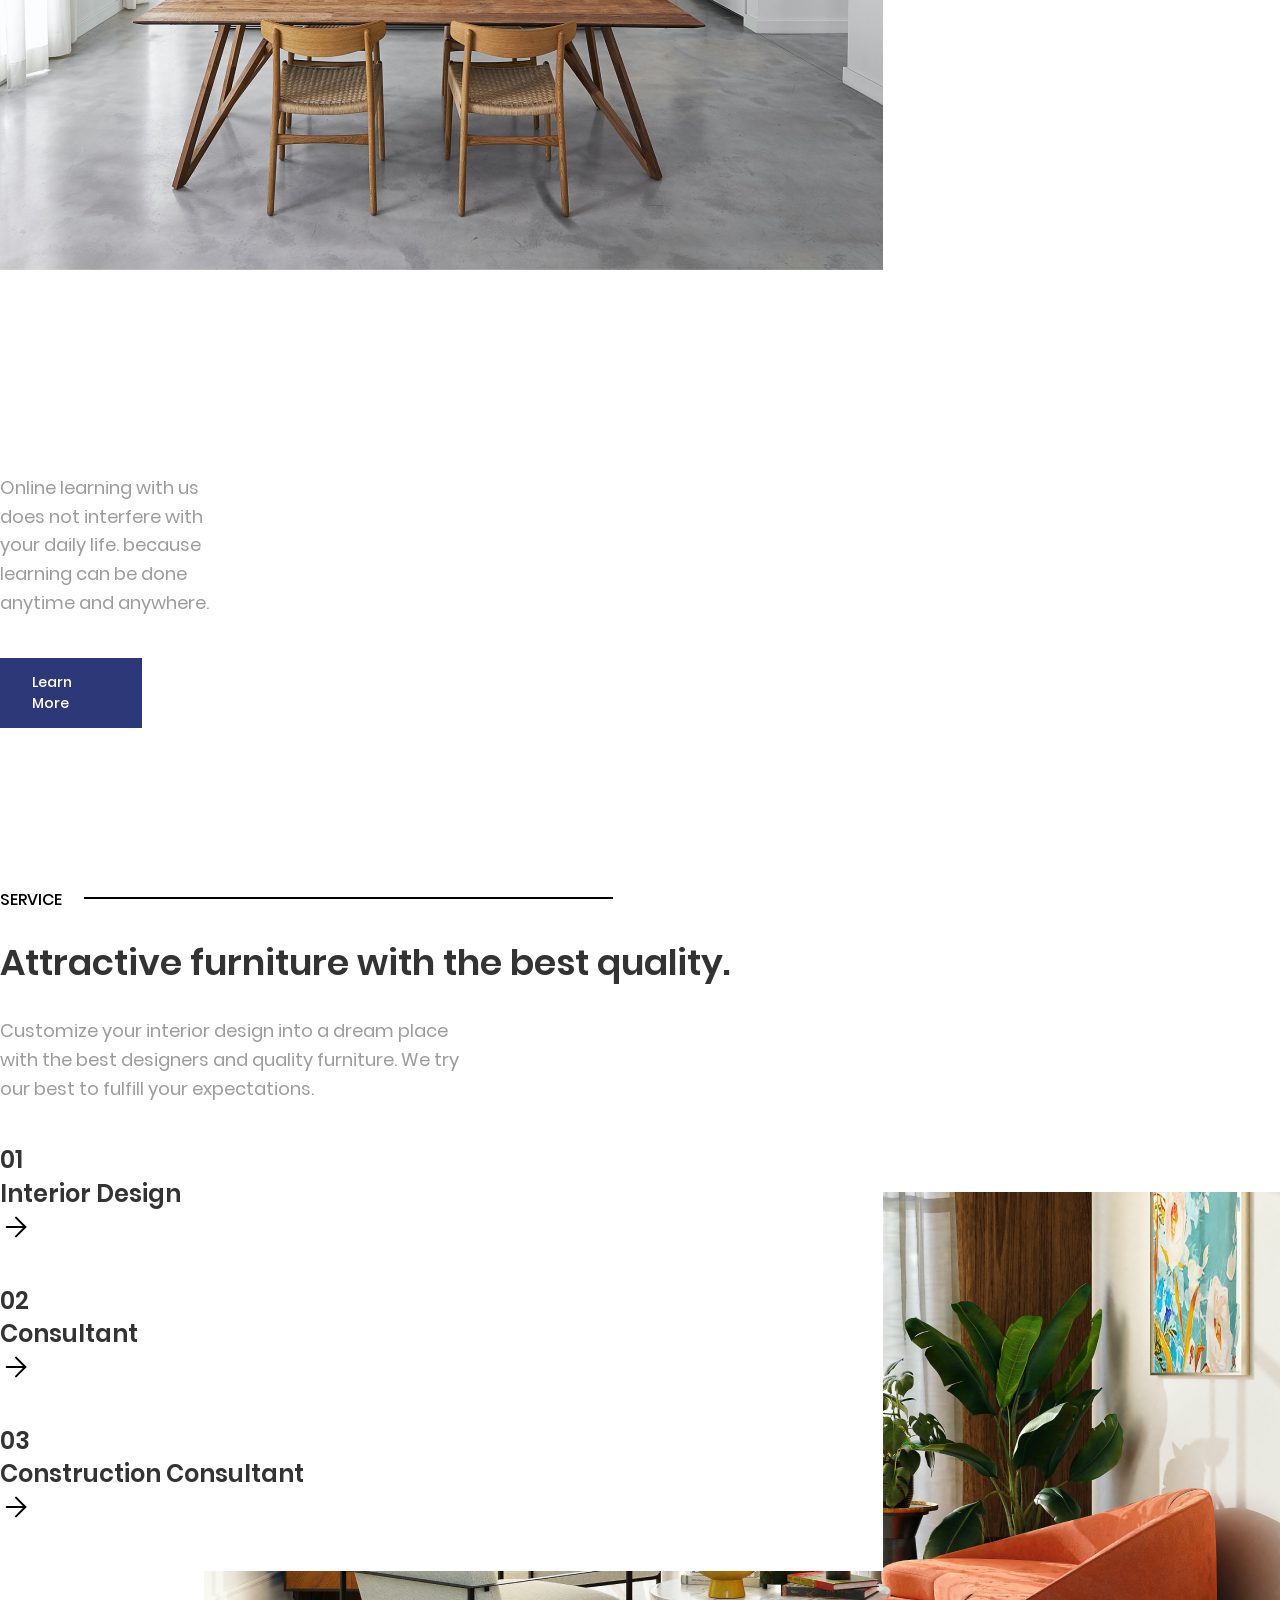
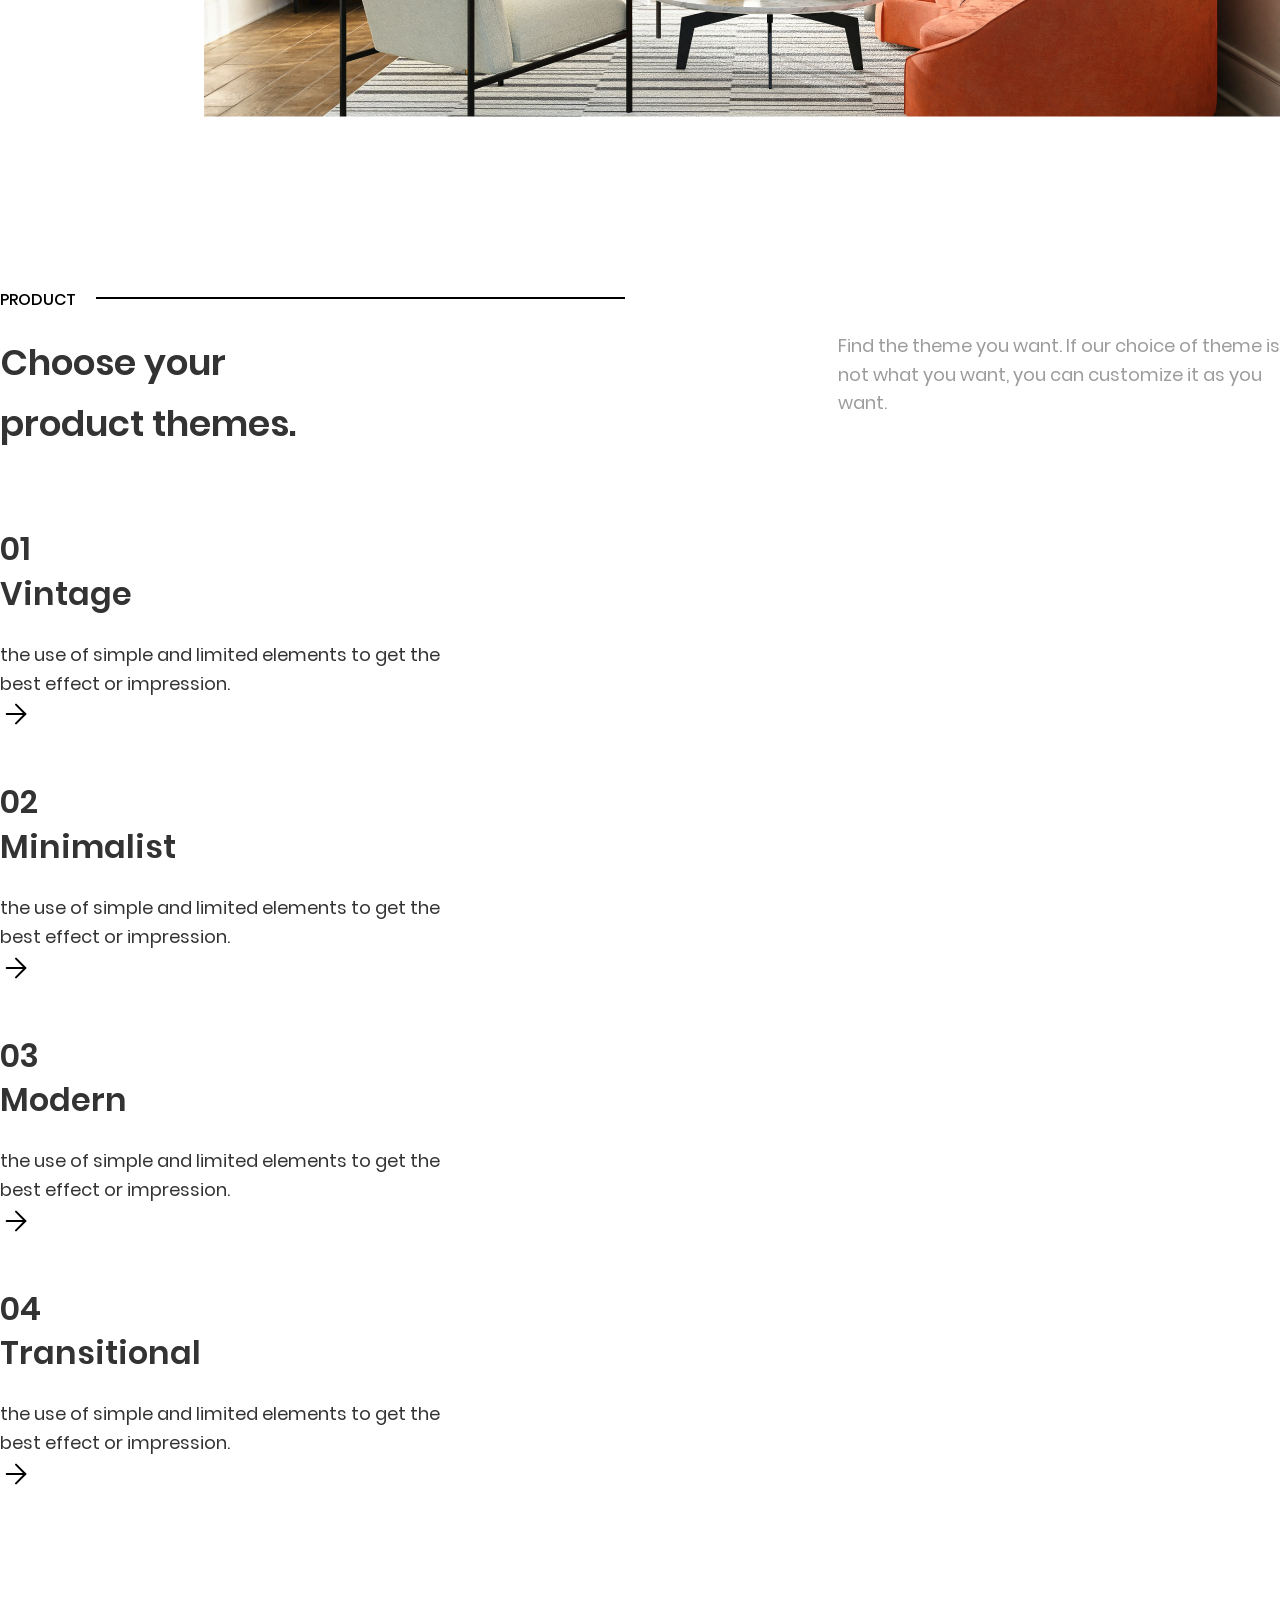
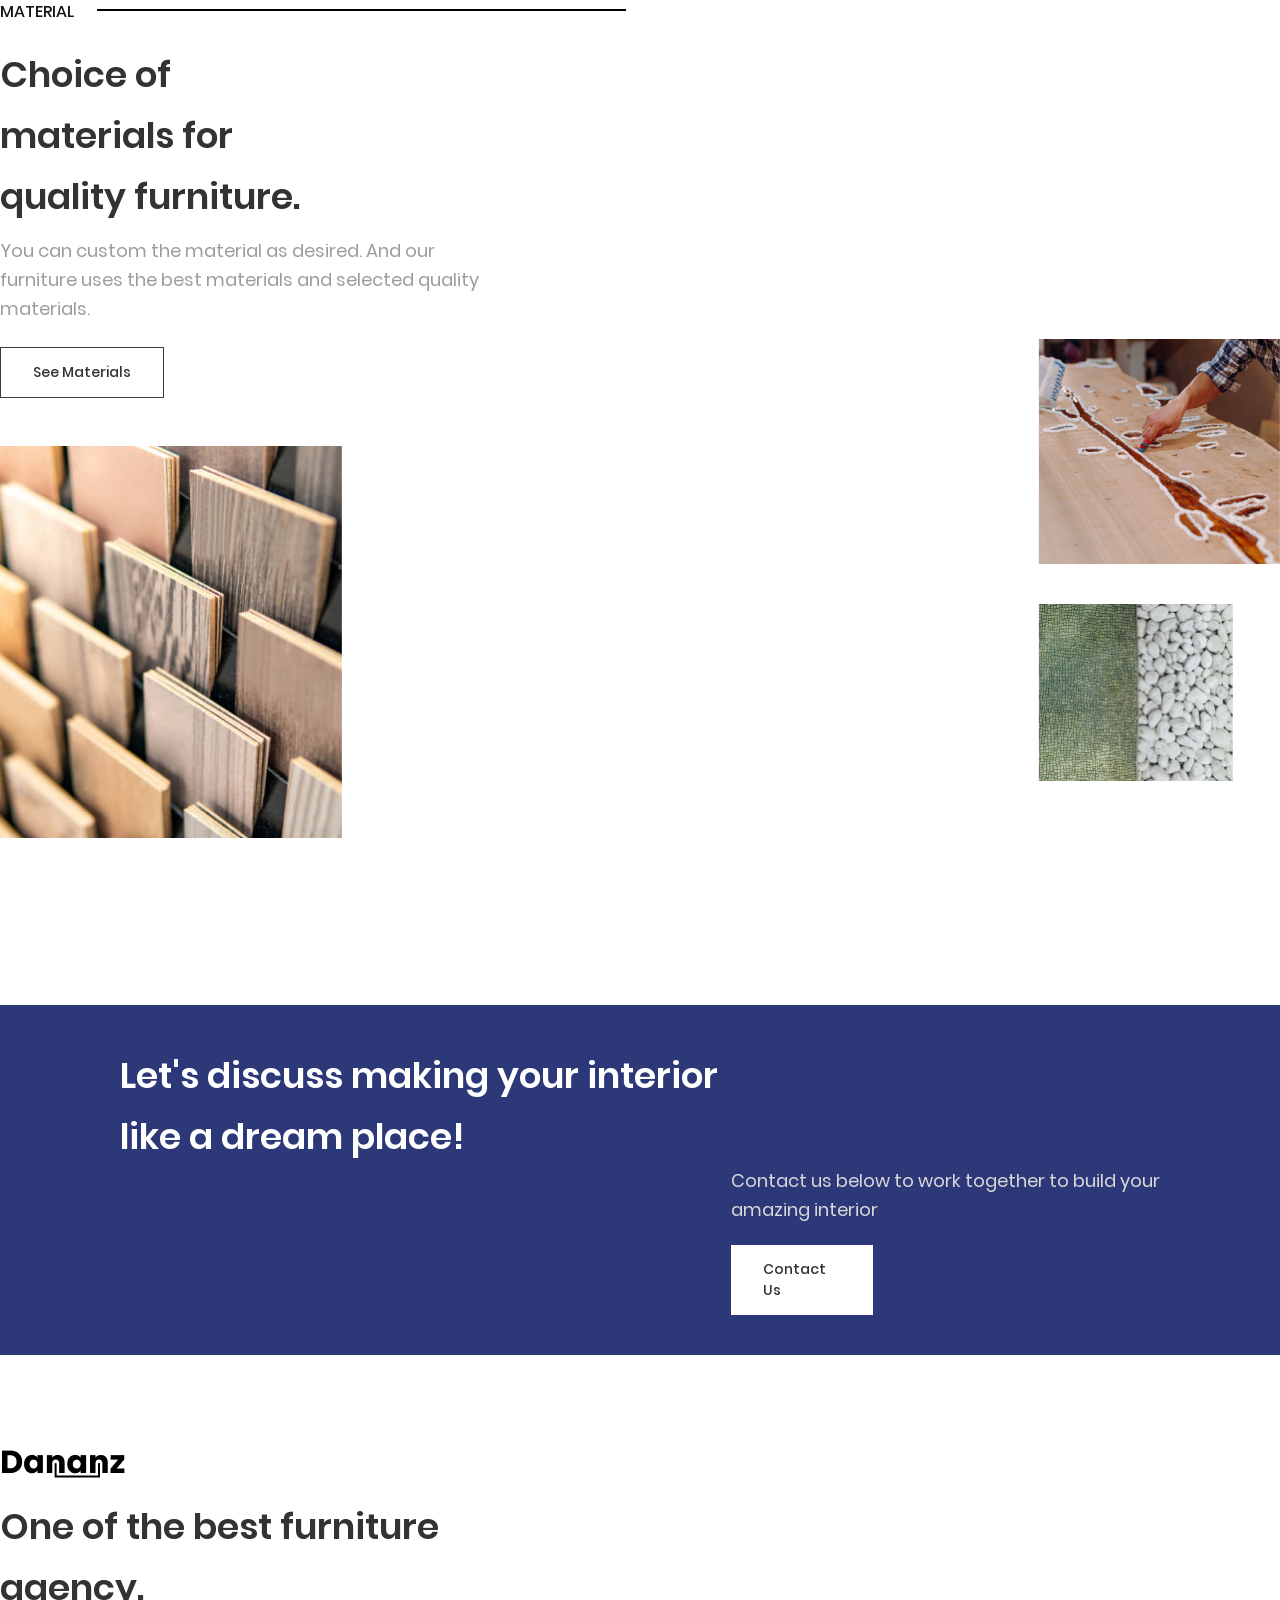
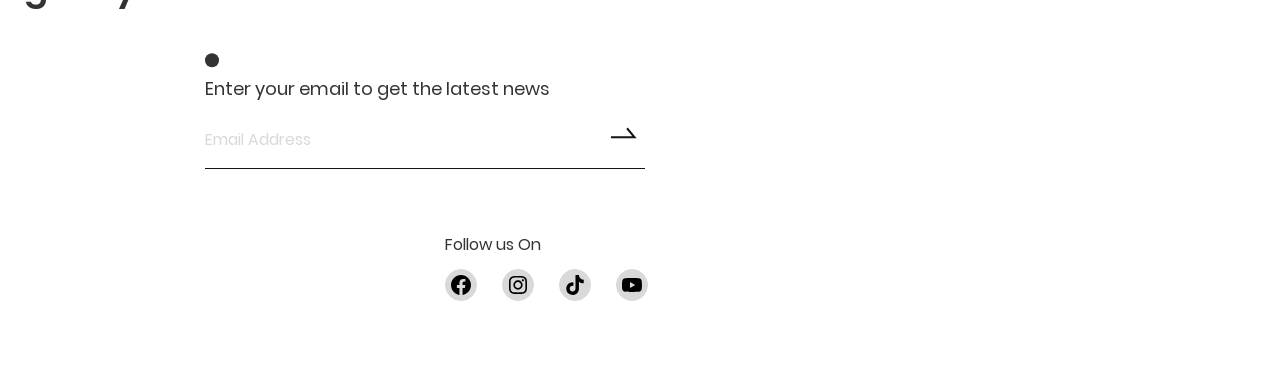
==== commit ed36390e: "Добавил страницы" ====
--- a/src/projects/nurlan-project/index.html
+++ b/src/projects/nurlan-project/index.html
@@ -18,13 +18,18 @@
         <div class="container">
             <div class="header-container d-flex">
                 <a href="#"><img src="./src/images/home/header/logo.png" alt="logo" class="header__logo"></a>
-                <nav class="header__nav d-flex">
+                <nav class="header__nav">
                     <a href="#" class="header__links header__links-bold">Home</a>
                     <a href="./src/pages/about/" class="header__links">About Us</a>
                     <a href="./src/pages/services/" class="header__links">Services</a>
                     <a href="./src/pages/ourTeams/" class="header__links">Our Teams</a>
                     <a href="./src/pages/contacts/" class="header__links header__links-btn">Contact Us</a>
                 </nav>
+
+                <!--Иконка бургер меню-->
+                <div class="header__burger">
+                    <span></span>
+                </div>
             </div>
         </div>
 
@@ -57,7 +62,7 @@
                     </div>
                 </div>
                 <div class="home__img">
-                    <!-- <img src="../nurlan-project/src/images/home/home/home.png" alt="a picture"> -->
+                    
                 </div>
             </div>
         </section>
@@ -71,7 +76,7 @@
                 </div>
 
                 <h3 class="about__title">
-                    “We're one of the best furniture agency. Prioritizing customers <br> and making purchases easy are
+                    “We're one of the best furniture agency. Prioritizing customers and making purchases easy are
                     the
                     hallmarks of our agency.”
                 </h3>
@@ -93,8 +98,8 @@
                     </div>
                     <div class="about__main-right">
                         <div class="about__main-text">
-                            Online learning with us <br> does not interfere with <br> your daily life. because <br>
-                            learning can be done <br> anytime and anywhere.
+                            Online learning with us does not interfere with your daily life. because
+                            learning can be done anytime and anywhere.
                         </div>
 
                         <a href="#" class="about__main-btn">Learn More</a>
@@ -345,7 +350,7 @@
 
         <div class="footer-upper">
             <div class="row">
-                <div class="col-6">
+                <div class="col-6 footer-upper__left-container">
                     <h2 class="footer-upper__title">Let's discuss making your interior <br>like a dream place!</h2>
                 </div>
                 <div class="col-6 footer-upper__right-container">
@@ -420,6 +425,7 @@
         </div>
     </footer>
     <script src="./src/pages/home/home.js"></script>
+    <script src="./src/js/main.js"></script>
 </body>
 
 </html>
--- a/src/projects/nurlan-project/src/css/style.css
+++ b/src/projects/nurlan-project/src/css/style.css
@@ -8,7 +8,8 @@
   list-style-type: none;
 }
 
-a, a:hover {
+a,
+a:hover {
   text-decoration: none;
   color: inherit;
 }
@@ -26,6 +27,7 @@
   z-index: 2;
 }
 .header__nav {
+  display: flex;
   font-style: normal;
   font-weight: 400;
   font-size: 16px;
@@ -65,6 +67,48 @@
   font-size: 14px;
   line-height: 150%;
   color: #FFFFFF;
+}
+.header__burger {
+  display: none;
+  position: relative;
+  z-index: 3;
+  align-items: center;
+  justify-content: flex-end;
+  width: 30px;
+  height: 18px;
+}
+.header__burger span {
+  height: 2px;
+  width: 80%;
+  transform: scale(1);
+  background: #000;
+}
+.header__burger::before, .header__burger::after {
+  content: " ";
+  position: absolute;
+  height: 2px;
+  width: 100%;
+  background: #000;
+  transition: all 0.3s ease 0s;
+}
+.header__burger::before {
+  top: 0;
+}
+.header__burger::after {
+  width: 60%;
+  bottom: 0;
+}
+.header__burger.active span {
+  transform: scale(0);
+}
+.header__burger.active::before {
+  top: 50%;
+  transform: rotate(-45deg) translate(0, -50%);
+}
+.header__burger.active::after {
+  top: 50%;
+  transform: rotate(45deg) translate(0, 50%);
+  width: 100%;
 }
 
 .footer-upper {
@@ -201,6 +245,105 @@
   align-items: center;
 }
 
+@media screen and (max-width: 1200px) {
+  .footer-upper {
+    padding: 40px 120px;
+    background: #2C3878;
+    margin-bottom: 80px;
+  }
+  .footer-upper .row {
+    flex-direction: column;
+    gap: 20px;
+  }
+  .footer-upper__left-container {
+    width: 100%;
+  }
+  .footer-upper__right-container {
+    width: 100%;
+    display: flex;
+    justify-content: flex-start;
+  }
+  .footer-lower__right {
+    margin-left: 0;
+  }
+  .footer-lower__social-media {
+    margin: 80px 0 84px 0px;
+  }
+}
+@media screen and (max-width: 1000px) {
+  .header__nav {
+    font-style: normal;
+    font-weight: 400;
+    font-size: 16px;
+    line-height: 160%;
+    color: #333333;
+    align-items: center;
+    gap: 50px;
+    position: fixed;
+    right: 102px;
+    z-index: 2;
+    right: 29px;
+  }
+  .header__nav .header__links-btn {
+    margin-right: 0;
+    width: 142px;
+    height: 49px;
+    padding: 14px 32px;
+    background: #2C3878;
+    font-style: normal;
+    font-weight: 500;
+    font-size: 14px;
+    line-height: 150%;
+    color: #FFFFFF;
+  }
+  .footer-lower__right {
+    margin-left: 0;
+  }
+}
+@media screen and (max-width: 770px) {
+  .open {
+    display: flex !important;
+  }
+  .header__burger {
+    display: flex;
+    position: fixed;
+    right: 50px;
+  }
+  .header__nav {
+    display: none;
+    flex-direction: column;
+    position: fixed;
+    height: 100%;
+    width: 100%;
+    top: 0;
+    bottom: 0;
+    right: 0;
+    left: 0;
+    z-index: 3;
+    overflow-y: auto;
+    padding: 50px 40px;
+    background: #2C3878;
+    color: #FFFFFF;
+  }
+  .header__nav .header__links {
+    flex-direction: column;
+    gap: 30px;
+    justify-content: flex-start;
+  }
+  .header__nav .header__links-btn {
+    width: 150px;
+    color: #2C3878;
+    background: white;
+  }
+  .header__nav .header__links:hover {
+    color: white;
+  }
+  .header__nav .header__links-btn:hover {
+    width: 150px;
+    color: #2C3878;
+    background: white;
+  }
+}
 .home {
   margin-bottom: 160px;
 }
@@ -313,6 +456,7 @@
   border-top: 2px solid #000000;
 }
 .about__title {
+  max-width: 1200px;
   font-style: normal;
   font-weight: 600;
   font-size: 36px;
@@ -348,6 +492,7 @@
   width: 133px;
 }
 .about__main-right {
+  width: 223px;
   margin-top: 197px;
   display: flex;
   flex-direction: column;
@@ -584,4 +729,254 @@
 }
 .material__pics-right .material__pic-upper-bottom {
   width: 195px;
+}
+
+@media screen and (max-width: 1400px) {
+  .home__right {
+    width: 50%;
+    position: absolute;
+    right: 12px;
+    top: 48px;
+    border-top: none;
+    padding-top: 63px;
+    display: flex;
+    justify-content: flex-end;
+  }
+}
+@media screen and (max-width: 1000px) {
+  .home__title {
+    font-size: 50px;
+  }
+  .home__right {
+    display: flex;
+    top: 0;
+  }
+  .home__experience-block {
+    position: absolute;
+    padding: 15px 23px;
+    background: #2C3878;
+    top: 100px;
+    right: 164px;
+    display: flex;
+    flex-direction: column;
+    gap: 37px;
+  }
+  .home__projects-number {
+    font-size: 30px;
+  }
+  .home__teams-number {
+    font-size: 30px;
+  }
+  .home__experience-number {
+    font-size: 30px;
+  }
+}
+@media screen and (max-width: 1200px) {
+  .home__experience-block {
+    position: absolute;
+    right: 0;
+    padding: 20px 28px;
+    background: #2C3878;
+    top: 138px;
+    right: 90px;
+    display: flex;
+    flex-direction: column;
+    gap: 37px;
+  }
+  .about {
+    margin-bottom: 160px;
+  }
+  .about__main {
+    flex-direction: column;
+    width: 100%;
+    justify-content: space-between;
+    position: relative;
+  }
+  .about__main-left img {
+    width: 100%;
+  }
+  .about__main-profile {
+    position: absolute;
+    padding: 17px 52px 17px 20px;
+    background: #FFFFFF;
+    top: 1px;
+    right: 1px;
+  }
+  .about__main-right {
+    width: 100%;
+    margin-top: 20px;
+    display: flex;
+    flex-direction: column;
+    gap: 40px;
+  }
+  .service__top-layer {
+    position: relative;
+    max-width: 780px;
+    width: 100%;
+    z-index: 1;
+    padding: 0 40px 41px 0;
+    background: #FFFFFF;
+  }
+}
+.service-home {
+  max-width: 100%;
+  width: 100%;
+}
+.service-home__container {
+  display: flex;
+  flex-direction: column;
+  align-items: center;
+  margin-bottom: 112px;
+}
+.service-home__title {
+  margin-bottom: 36px;
+  font-style: normal;
+  font-weight: 700;
+  font-size: 56px;
+  line-height: 140%;
+  color: #000000;
+}
+.service-home__text {
+  text-align: center;
+  width: 518px;
+  margin-bottom: 57px;
+  font-style: normal;
+  font-weight: 400;
+  font-size: 18px;
+  line-height: 160%;
+  color: #000000;
+}
+.service-home__pic-container {
+  width: 100%;
+  height: 513px;
+  background: url("../images/services/home/home-bg.png") no-repeat;
+}
+
+.achievement {
+  margin-bottom: 112px;
+}
+.achievement__subtitle {
+  position: relative;
+  margin-bottom: 20px;
+  font-style: normal;
+  font-weight: 500;
+  font-size: 16px;
+  line-height: 150%;
+  color: #000000;
+}
+.achievement__subtitle div {
+  width: 529px;
+  background: #000;
+  position: absolute;
+  top: 9px;
+  left: 136px;
+  border-top: 2px solid #000000;
+}
+.achievement__title {
+  max-width: 1200px;
+  font-style: normal;
+  font-weight: 600;
+  font-size: 36px;
+  line-height: 170%;
+  color: #333333;
+  margin-bottom: 60px;
+}
+.achievement__main {
+  width: 100%;
+  justify-content: space-between;
+  position: relative;
+  margin-bottom: 40px;
+}
+.achievement__main-right {
+  width: 334px;
+  margin-top: 95px;
+  display: flex;
+  flex-direction: column;
+  gap: 20px;
+}
+.achievement__main-right-title {
+  font-style: normal;
+  font-weight: 600;
+  font-size: 24px;
+  line-height: 140%;
+  color: #333333;
+}
+.achievement__main-right div {
+  font-style: normal;
+  font-weight: 400;
+  font-size: 18px;
+  line-height: 160%;
+  color: #9C9C9C;
+}
+.achievement__main-bottom {
+  margin-bottom: 0;
+}
+
+.product {
+  margin-bottom: 103px;
+}
+.product__subtitle {
+  position: relative;
+  margin-bottom: 20px;
+  font-style: normal;
+  font-weight: 500;
+  font-size: 16px;
+  line-height: 150%;
+  color: #000000;
+}
+.product__subtitle div {
+  width: 529px;
+  background: #000;
+  position: absolute;
+  top: 9px;
+  left: 96px;
+  border-top: 2px solid #000000;
+}
+.product__about {
+  display: flex;
+  justify-content: space-between;
+  margin-bottom: 73px;
+}
+.product__about h3 {
+  font-style: normal;
+  font-weight: 600;
+  font-size: 36px;
+  line-height: 170%;
+  color: #333333;
+}
+.product__about div {
+  font-style: normal;
+  font-weight: 400;
+  font-size: 18px;
+  line-height: 160%;
+  color: #9C9C9C;
+}
+.product__list {
+  justify-content: space-between;
+  margin-bottom: 43px;
+}
+.product__list-bottom {
+  margin-bottom: 0;
+}
+.product__left {
+  gap: 80px;
+}
+.product__left-container {
+  display: flex;
+  flex-direction: column;
+  gap: 24px;
+}
+.product__left-number, .product__left-title {
+  font-style: normal;
+  font-weight: 600;
+  font-size: 32px;
+  line-height: 140%;
+  color: #333333;
+}
+.product__left-text {
+  font-style: normal;
+  font-weight: 400;
+  font-size: 18px;
+  line-height: 160%;
+  color: #333333;
 }/*# sourceMappingURL=style.css.map */
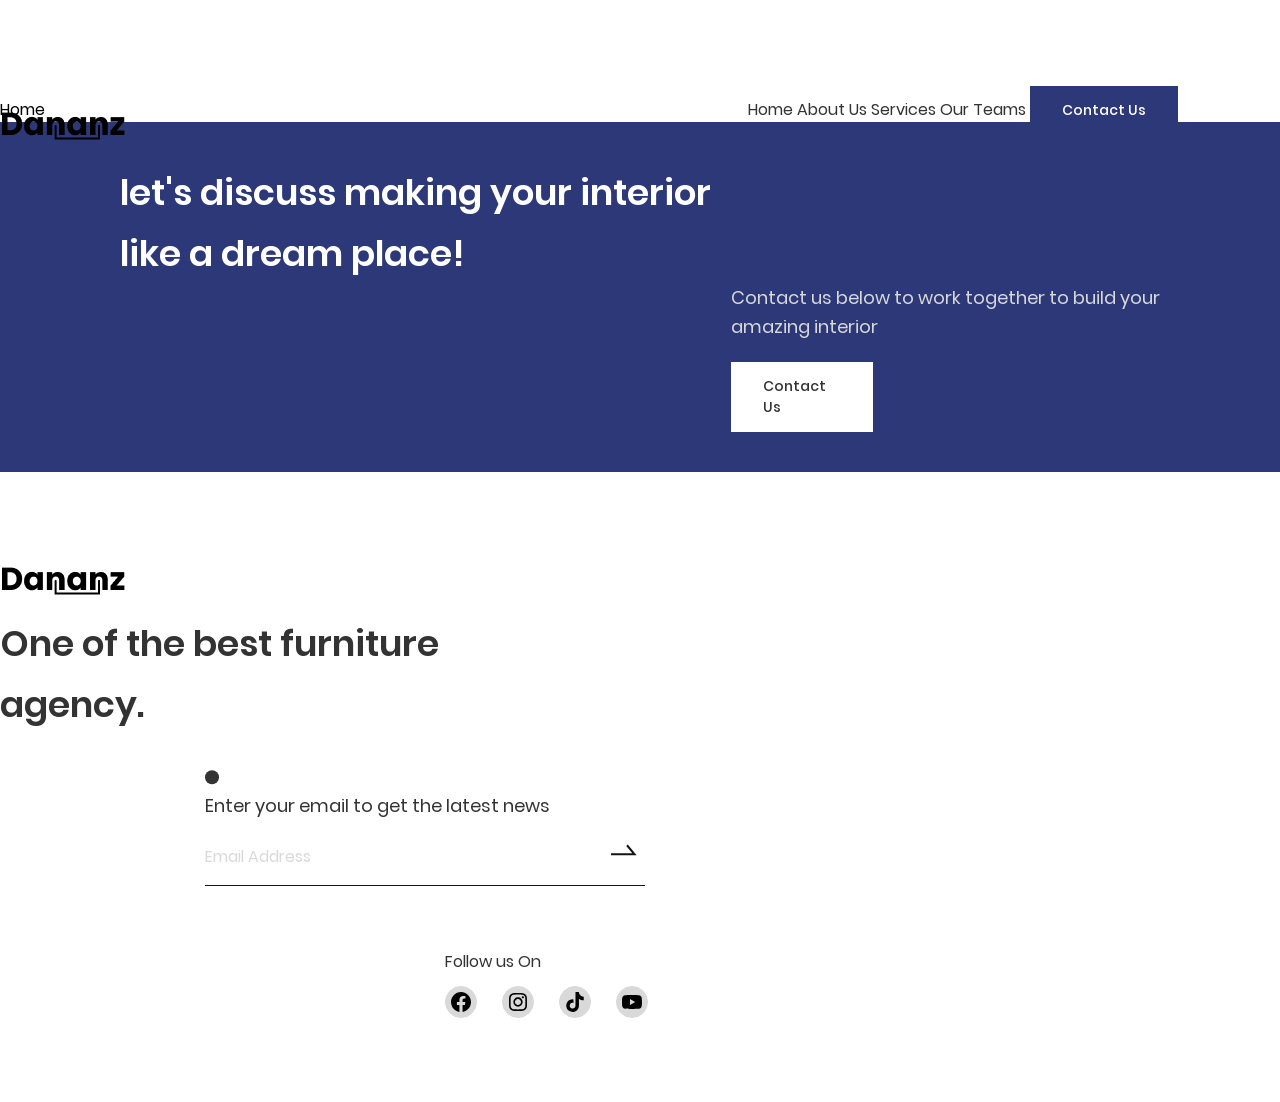
==== commit 17a4358c: "Merge pull request #2 from beks2995/Nurlan-team Nurlan team" ====
--- a/src/projects/nurlan-project/index.html
+++ b/src/projects/nurlan-project/index.html
@@ -9,8 +9,6 @@
     <link rel="stylesheet" href="./src/libraries/bootstrap/bootstrap-grid.min.css">
     <link rel="stylesheet" href="./src/libraries/bootstrap/bootstrap-grid.min.css.map">
     <link rel="stylesheet" href="./src/css/style.css">
-
-
 </head>
 
 <body>
@@ -18,331 +16,21 @@
         <div class="container">
             <div class="header-container d-flex">
                 <a href="#"><img src="./src/images/home/header/logo.png" alt="logo" class="header__logo"></a>
-                <nav class="header__nav">
+                <nav class="header__nav d-flex">
                     <a href="#" class="header__links header__links-bold">Home</a>
                     <a href="./src/pages/about/" class="header__links">About Us</a>
                     <a href="./src/pages/services/" class="header__links">Services</a>
                     <a href="./src/pages/ourTeams/" class="header__links">Our Teams</a>
                     <a href="./src/pages/contacts/" class="header__links header__links-btn">Contact Us</a>
                 </nav>
-
-                <!--Иконка бургер меню-->
-                <div class="header__burger">
-                    <span></span>
-                </div>
             </div>
         </div>
-
     </header>
     <main class="main">
+        <div class="container">
+            Home
 
-        <section class="home">
-            <div class="container">
-                <h1 class="home__title">
-                    Design your <br> interor with high <br>quality.
-                </h1>
-                <div class="home__right">
-                    <p class="home__text">
-                        2022 <br>
-                        ALL RIGHT RESERVED
-                    </p>
-                </div>
-                <div class="home__experience-block">
-                    <div class="home__projects">
-                        <p class="home__projects-number">350+</p>
-                        <p class="home__projects-text">Project Completed</p>
-                    </div>
-                    <div class="home__teams">
-                        <p class="home__teams-number">23+</p>
-                        <p class="home__teams-text">Professional Teams</p>
-                    </div>
-                    <div class="home__experience">
-                        <p class="home__experience-number">15+</p>
-                        <p class="home__experience-text">Years Experience</p>
-                    </div>
-                </div>
-                <div class="home__img">
-                    
-                </div>
-            </div>
-        </section>
-
-        <section class="about">
-            <div class="container">
-                <div class="about__subtitle">
-                    ABOUT
-
-                    <div class="about__subtitle-line"></div>
-                </div>
-
-                <h3 class="about__title">
-                    “We're one of the best furniture agency. Prioritizing customers and making purchases easy are
-                    the
-                    hallmarks of our agency.”
-                </h3>
-                <div class="about__main d-flex">
-                    <div class="about__main-left">
-                        <img src="./src/images/home/about/about.png" alt="">
-                    </div>
-                    <div class="about__main-profile">
-                        <div class="row">
-                            <div class="col-4">
-                                <img src="./src/images/home/about/profile.png" alt="">
-                            </div>
-                            <div class="col-8">
-                                <p class="about__main-profile-name">Arga Danaan</p>
-                                <p class="about__main-profile-position">CEO of Dananz</p>
-                            </div>
-                        </div>
-
-                    </div>
-                    <div class="about__main-right">
-                        <div class="about__main-text">
-                            Online learning with us does not interfere with your daily life. because
-                            learning can be done anytime and anywhere.
-                        </div>
-
-                        <a href="#" class="about__main-btn">Learn More</a>
-                    </div>
-                </div>
-            </div>
-        </section>
-        <section class="service">
-            <div class="container">
-
-                <div class="service__layers">
-                    <div class="service__top-layer">
-                        <div class="service__subtitle">
-                            SERVICE
-
-                            <div class="service__subtitle-line"></div>
-                        </div>
-
-                        <h3 class="service__title">
-                            Attractive furniture with the best quality.
-                        </h3>
-
-                        <p class="service__text">
-                            Customize your interior design into a dream place <br> with the best designers and quality
-                            furniture. We try <br> our best to fulfill your expectations.
-                        </p>
-
-                        <div class="service__list d-flex">
-                            <div class="service__left d-flex">
-                                <a href="./src/pages/services/">
-                                    <div class="service__left-number">01</div>
-                                </a>
-                                <a href="./src/pages/services/">
-                                    <div class="service__left-title">Interior Design</div>
-                                </a>
-                            </div>
-                            <div class="service__right">
-                                <a href="./src/pages/services/">
-                                    <img src="./src/images/home/service/arrow-right.svg" alt=""
-                                        class="service__left-icon">
-                                </a>
-                            </div>
-                        </div>
-
-
-                        <div class="service__list d-flex">
-                            <div class="service__left d-flex">
-                                <a href="./src/pages/services/">
-                                    <div class="service__left-number">02</div>
-                                </a>
-                                <a href="./src/pages/services/">
-                                    <div class="service__left-title">Consultant</div>
-                                </a>
-                            </div>
-                            <div class="service__right">
-                                <a href="./src/pages/services/">
-                                    <img src="./src/images/home/service/arrow-right.svg" alt=""
-                                        class="service__left-icon">
-                                </a>
-                            </div>
-
-                        </div>
-
-                        <div class="service__list service__list-bottom d-flex">
-                            <div class="service__left d-flex">
-                                <a href="./src/pages/services/">
-                                    <div class="service__left-number">03</div>
-                                </a>
-                                <a href="./src/pages/services/">
-                                    <div class="service__left-title">Construction Consultant</div>
-                                </a>
-                            </div>
-                            <div class="service__right">
-                                <a href="./src/pages/services/">
-                                    <img src="./src/images/home/service/arrow-right.svg" alt=""
-                                        class="service__left-icon">
-                                </a>
-                            </div>
-
-                        </div>
-
-
-                    </div>
-                    <div class="service__bottom-layer">
-
-                    </div>
-                </div>
-            </div>
-        </section>
-
-        <section class="product">
-            <div class="container">
-                <div class="product__subtitle">
-                    PRODUCT
-
-                    <div class="product__subtitle-line"></div>
-                </div>
-
-                <div class="product__about">
-                    <h3 class="product__title">
-                        Choose your <br> product themes.
-                    </h3>
-                    <div class="product__text">
-                        Find the theme you want. If our choice of theme is <br> not what you want, you can customize it
-                        as you <br> want.
-                    </div>
-                </div>
-
-                <div class="product__list d-flex">
-                    <div class="product__left d-flex">
-                        <a href="./src/pages/portfolio/">
-                            <div class="product__left-number">01</div>
-                        </a>
-                        <div class="product__left-container">
-                            <a href="./src/pages/portfolio/">
-                                <div class="product__left-title">Vintage</div>
-                            </a>
-                            <p class="product__left-text">
-                                the use of simple and limited elements to get the <br> best effect or impression.
-                            </p>
-                        </div>
-                    </div>
-                    <div class="product__right">
-                        <a href="./src/pages/portfolio/">
-                            <img src="./src/images/home/service/arrow-right.svg" alt="" class="product__left-icon">
-                        </a>
-                    </div>
-                </div>
-
-
-                <div class="product__list d-flex">
-                    <div class="product__left d-flex">
-                        <a href="./src/pages/portfolio/">
-                            <div class="product__left-number">02</div>
-                        </a>
-                        <div class="product__left-container">
-                            <a href="./src/pages/portfolio/">
-                                <div class="product__left-title">Minimalist</div>
-                            </a>
-                            <p class="product__left-text">
-                                the use of simple and limited elements to get the <br> best effect or impression.
-                            </p>
-                        </div>
-                    </div>
-                    <div class="product__right">
-                        <a href="./src/pages/portfolio/">
-                            <img src="./src/images/home/service/arrow-right.svg" alt="" class="product__left-icon">
-                        </a>
-                    </div>
-
-                </div>
-
-                <div class="product__list d-flex">
-                    <div class="product__left d-flex">
-                        <a href="./src/pages/portfolio/">
-                            <div class="product__left-number">03</div>
-                        </a>
-                        <div class="product__left-container">
-                            <a href="./src/pages/portfolio/">
-                                <div class="product__left-title">Modern</div>
-                            </a>
-                            <p class="product__left-text">
-                                the use of simple and limited elements to get the <br> best effect or impression.
-                            </p>
-                        </div>
-                    </div>
-                    <div class="product__right">
-                        <a href="./src/pages/portfolio/">
-                            <img src="./src/images/home/service/arrow-right.svg" alt="" class="product__left-icon">
-                        </a>
-                    </div>
-
-                </div>
-
-                <div class="product__list service__list-bottom d-flex">
-                    <div class="product__left d-flex">
-                        <a href="./src/pages/portfolio/">
-                            <div class="product__left-number">04</div>
-                        </a>
-                        <div class="product__left-container">
-                            <a href="./src/pages/portfolio/">
-                                <div class="product__left-title">Transitional</div>
-                            </a>
-                            <p class="product__left-text">
-                                the use of simple and limited elements to get the <br> best effect or impression.
-                            </p>
-                        </div>
-                    </div>
-                    <div class="product__right">
-                        <a href="./src/pages/portfolio/">
-                            <img src="./src/images/home/service/arrow-right.svg" alt="" class="product__left-icon">
-                        </a>
-                    </div>
-
-                </div>
-            </div>
-        </section>
-
-        <section class="material">
-            <div class="container">
-                <div class="row">
-                    <div class="col-6">
-                        <div class="material__left">
-                            <div class="material__left-subtitle">
-                                MATERIAL
-
-                                <div class="material__left-subtitle-line"></div>
-                            </div>
-
-
-                            <h3 class="material__left-title">
-                                Choice of <br> materials for <br> quality furniture.
-                            </h3>
-
-                            <p class="material__left-text">
-                                You can custom the material as desired. And our <br> furniture uses the best materials
-                                and
-                                selected quality <br> materials.
-                            </p>
-
-                            <a href="./src/pages/portfolio/" class="material__left-btn">
-                                See Materials
-                            </a>
-                        </div>
-                    </div>
-                    <div class="col-6">
-                        <div class="material__right">
-                            <div class="material__pics-left">
-                                <img src="./src/images/home/material/image_1.png" alt="a pic" class="material__pic-left">
-                            </div>
-                            <div class="material__pics-right">
-                                <img src="./src/images/home/material/image_2.png" alt="a pic"
-                                    class="material__pic-upper-right">
-                                <img src="./src/images/home/material/image_3.png" alt="a pic"
-                                    class="material__pic-upper-bottom">
-                            </div>
-                        </div>
-                    </div>
-                </div>
-
-            </div>
-        </section>
-
+        </div>
     </main>
 
 
@@ -350,8 +38,8 @@
 
         <div class="footer-upper">
             <div class="row">
-                <div class="col-6 footer-upper__left-container">
-                    <h2 class="footer-upper__title">Let's discuss making your interior <br>like a dream place!</h2>
+                <div class="col-6">
+                    <h2 class="footer-upper__title">let's discuss making your interior <br>like a dream place!</h2>
                 </div>
                 <div class="col-6 footer-upper__right-container">
                     <div class="footer-upper__right">
@@ -384,36 +72,31 @@
                                     </h3>
                                 </div>
                                 <div class="footer-lower__form-lower">
-                                    <img src="./src/images/home/footer/arrow.svg" alt=""
-                                        class="footer-lower__form-arrow">
+                                    <img src="./src/images/home/footer/arrow.svg" alt="" class="footer-lower__form-arrow">
                                     <input type="email" class="footer-lower__form-input" placeholder="Email Address">
                                 </div>
                             </form>
                             <div class="footer-lower__social-media">
                                 <h3 class="footer-lower__social-media-title">Follow us On</h3>
                                 <div class="footer-lower__social-media-list">
-                                    <a href="https://www.facebook.com/" class="footer-lower__social-media-items">
+                                    <a href="" class="footer-lower__social-media-items">
                                         <div class="footer-lower__social-media-items-bg">
-                                            <img src="./src/images/home/footer/facebook.svg"
-                                                alt="footer-lower__social-media-items-icon">
+                                            <img src="./src/images/home/footer/facebook.svg" alt="footer-lower__social-media-items-icon" >
                                         </div>
                                     </a>
-                                    <a href="https://www.instagram.com/" class="footer-lower__social-media-items">
+                                    <a href="" class="footer-lower__social-media-items">
                                         <div class="footer-lower__social-media-items-bg">
-                                            <img src="./src/images/home/footer/instagram.svg"
-                                                alt="footer-lower__social-media-items-icon">
+                                            <img src="./src/images/home/footer/instagram.svg" alt="footer-lower__social-media-items-icon" >
                                         </div>
                                     </a>
-                                    <a href="https://www.tiktok.com/" class="footer-lower__social-media-items">
+                                    <a href="" class="footer-lower__social-media-items">
                                         <div class="footer-lower__social-media-items-bg">
-                                            <img src="./src/images/home/footer/tikTok.svg"
-                                                alt="footer-lower__social-media-items-icon">
+                                            <img src="./src/images/home/footer/tikTok.svg" alt="footer-lower__social-media-items-icon" >
                                         </div>
                                     </a>
-                                    <a href="https://www.youtube.com/" class="footer-lower__social-media-items">
+                                    <a href="" class="footer-lower__social-media-items">
                                         <div class="footer-lower__social-media-items-bg">
-                                            <img src="./src/images/home/footer/youtube.svg"
-                                                alt="footer-lower__social-media-items-icon">
+                                            <img src="./src/images/home/footer/youtube.svg" alt="footer-lower__social-media-items-icon" >
                                         </div>
                                     </a>
                                 </div>
@@ -425,7 +108,6 @@
         </div>
     </footer>
     <script src="./src/pages/home/home.js"></script>
-    <script src="./src/js/main.js"></script>
 </body>
 
 </html>
--- a/src/projects/nurlan-project/src/css/style.css
+++ b/src/projects/nurlan-project/src/css/style.css
@@ -8,8 +8,7 @@
   list-style-type: none;
 }
 
-a,
-a:hover {
+a, a:hover {
   text-decoration: none;
   color: inherit;
 }
@@ -24,20 +23,19 @@
 .header__logo {
   cursor: pointer;
   position: fixed;
-  z-index: 2;
+  z-index: 1;
 }
 .header__nav {
-  display: flex;
   font-style: normal;
   font-weight: 400;
   font-size: 16px;
   line-height: 160%;
   color: #333333;
   align-items: center;
-  gap: 103px;
+  gap: 74px;
   position: fixed;
   right: 102px;
-  z-index: 2;
+  z-index: 1;
 }
 .header__nav .header__links:hover {
   font-style: normal;
@@ -67,48 +65,6 @@
   font-size: 14px;
   line-height: 150%;
   color: #FFFFFF;
-}
-.header__burger {
-  display: none;
-  position: relative;
-  z-index: 3;
-  align-items: center;
-  justify-content: flex-end;
-  width: 30px;
-  height: 18px;
-}
-.header__burger span {
-  height: 2px;
-  width: 80%;
-  transform: scale(1);
-  background: #000;
-}
-.header__burger::before, .header__burger::after {
-  content: " ";
-  position: absolute;
-  height: 2px;
-  width: 100%;
-  background: #000;
-  transition: all 0.3s ease 0s;
-}
-.header__burger::before {
-  top: 0;
-}
-.header__burger::after {
-  width: 60%;
-  bottom: 0;
-}
-.header__burger.active span {
-  transform: scale(0);
-}
-.header__burger.active::before {
-  top: 50%;
-  transform: rotate(-45deg) translate(0, -50%);
-}
-.header__burger.active::after {
-  top: 50%;
-  transform: rotate(45deg) translate(0, 50%);
-  width: 100%;
 }
 
 .footer-upper {
@@ -243,740 +199,4 @@
   display: flex;
   justify-content: center;
   align-items: center;
-}
-
-@media screen and (max-width: 1200px) {
-  .footer-upper {
-    padding: 40px 120px;
-    background: #2C3878;
-    margin-bottom: 80px;
-  }
-  .footer-upper .row {
-    flex-direction: column;
-    gap: 20px;
-  }
-  .footer-upper__left-container {
-    width: 100%;
-  }
-  .footer-upper__right-container {
-    width: 100%;
-    display: flex;
-    justify-content: flex-start;
-  }
-  .footer-lower__right {
-    margin-left: 0;
-  }
-  .footer-lower__social-media {
-    margin: 80px 0 84px 0px;
-  }
-}
-@media screen and (max-width: 1000px) {
-  .header__nav {
-    font-style: normal;
-    font-weight: 400;
-    font-size: 16px;
-    line-height: 160%;
-    color: #333333;
-    align-items: center;
-    gap: 50px;
-    position: fixed;
-    right: 102px;
-    z-index: 2;
-    right: 29px;
-  }
-  .header__nav .header__links-btn {
-    margin-right: 0;
-    width: 142px;
-    height: 49px;
-    padding: 14px 32px;
-    background: #2C3878;
-    font-style: normal;
-    font-weight: 500;
-    font-size: 14px;
-    line-height: 150%;
-    color: #FFFFFF;
-  }
-  .footer-lower__right {
-    margin-left: 0;
-  }
-}
-@media screen and (max-width: 770px) {
-  .open {
-    display: flex !important;
-  }
-  .header__burger {
-    display: flex;
-    position: fixed;
-    right: 50px;
-  }
-  .header__nav {
-    display: none;
-    flex-direction: column;
-    position: fixed;
-    height: 100%;
-    width: 100%;
-    top: 0;
-    bottom: 0;
-    right: 0;
-    left: 0;
-    z-index: 3;
-    overflow-y: auto;
-    padding: 50px 40px;
-    background: #2C3878;
-    color: #FFFFFF;
-  }
-  .header__nav .header__links {
-    flex-direction: column;
-    gap: 30px;
-    justify-content: flex-start;
-  }
-  .header__nav .header__links-btn {
-    width: 150px;
-    color: #2C3878;
-    background: white;
-  }
-  .header__nav .header__links:hover {
-    color: white;
-  }
-  .header__nav .header__links-btn:hover {
-    width: 150px;
-    color: #2C3878;
-    background: white;
-  }
-}
-.home {
-  margin-bottom: 160px;
-}
-.home .container {
-  position: relative;
-}
-.home__title {
-  position: relative;
-  font-style: normal;
-  font-weight: 700;
-  font-size: 72px;
-  line-height: 140%;
-  color: #333333;
-  margin-bottom: 46px;
-}
-.home__right {
-  width: 59%;
-  position: absolute;
-  right: 12px;
-  top: 48px;
-  border-top: 2px solid #000000;
-  padding-top: 63px;
-  display: flex;
-  justify-content: flex-end;
-}
-.home__text {
-  writing-mode: vertical-rl;
-  transform: rotate(-180deg);
-}
-.home__experience-block {
-  position: absolute;
-  right: 0;
-  padding: 40px 48px;
-  background: #2C3878;
-  top: 138px;
-  right: 142px;
-  display: flex;
-  flex-direction: column;
-  gap: 57px;
-}
-.home__projects, .home__teams, .home__experience {
-  text-align: center;
-}
-.home__projects-number {
-  font-style: normal;
-  font-weight: 400;
-  font-size: 52px;
-  line-height: 160%;
-  color: #FFFFFF;
-}
-.home__projects-text {
-  font-style: normal;
-  font-weight: 400;
-  font-size: 16px;
-  line-height: 160%;
-  color: #FFFFFF;
-}
-.home__teams-number {
-  font-style: normal;
-  font-weight: 400;
-  font-size: 52px;
-  line-height: 160%;
-  color: #FFFFFF;
-}
-.home__teams-text {
-  font-style: normal;
-  font-weight: 400;
-  font-size: 16px;
-  line-height: 160%;
-  color: #FFFFFF;
-}
-.home__experience-number {
-  font-style: normal;
-  font-weight: 400;
-  font-size: 52px;
-  line-height: 160%;
-  color: #FFFFFF;
-}
-.home__experience-text {
-  font-style: normal;
-  font-weight: 400;
-  font-size: 16px;
-  line-height: 160%;
-  color: #FFFFFF;
-}
-.home__img {
-  height: 513px;
-  width: 100%;
-  background: url("../images/home/home/home.png") center/cover no-repeat;
-}
-
-.about {
-  margin-bottom: 160px;
-}
-.about__subtitle {
-  position: relative;
-  margin-bottom: 20px;
-  font-style: normal;
-  font-weight: 500;
-  font-size: 16px;
-  line-height: 150%;
-  color: #000000;
-}
-.about__subtitle div {
-  width: 529px;
-  background: #000;
-  position: absolute;
-  top: 9px;
-  left: 71px;
-  border-top: 2px solid #000000;
-}
-.about__title {
-  max-width: 1200px;
-  font-style: normal;
-  font-weight: 600;
-  font-size: 36px;
-  line-height: 170%;
-  color: #333333;
-  margin-bottom: 60px;
-}
-.about__main {
-  width: 100%;
-  justify-content: space-between;
-  position: relative;
-}
-.about__main-profile {
-  position: absolute;
-  padding: 17px 52px 17px 20px;
-  background: #FFFFFF;
-  top: 27px;
-  right: 210px;
-}
-.about__main-profile-name {
-  font-style: normal;
-  font-weight: 600;
-  font-size: 18px;
-  line-height: 140%;
-  color: #000000;
-}
-.about__main-profile-position {
-  font-style: normal;
-  font-weight: 400;
-  font-size: 18px;
-  line-height: 160%;
-  color: #9C9C9C;
-  width: 133px;
-}
-.about__main-right {
-  width: 223px;
-  margin-top: 197px;
-  display: flex;
-  flex-direction: column;
-  gap: 40px;
-}
-.about__main-right div {
-  font-style: normal;
-  font-weight: 400;
-  font-size: 18px;
-  line-height: 160%;
-  color: #9C9C9C;
-}
-.about__main-right a {
-  width: 142px;
-  display: inline-block;
-  padding: 14px 32px;
-  background: #2C3878;
-  font-style: normal;
-  font-weight: 500;
-  font-size: 14px;
-  line-height: 150%;
-  color: #FFFFFF;
-}
-
-.service {
-  margin-bottom: 172px;
-}
-.service__layers {
-  position: relative;
-  height: 828px;
-  width: 100%;
-}
-.service__top-layer {
-  position: relative;
-  max-width: 883px;
-  width: 100%;
-  z-index: 1;
-  padding: 0 40px 41px 0;
-  background: #FFFFFF;
-}
-.service__subtitle {
-  position: relative;
-  margin-bottom: 20px;
-  font-style: normal;
-  font-weight: 500;
-  font-size: 16px;
-  line-height: 150%;
-  color: #000000;
-}
-.service__subtitle div {
-  width: 529px;
-  background: #000;
-  position: absolute;
-  top: 9px;
-  left: 84px;
-  border-top: 2px solid #000000;
-}
-.service__title {
-  font-style: normal;
-  font-weight: 600;
-  font-size: 36px;
-  line-height: 170%;
-  color: #333333;
-  margin-bottom: 24px;
-}
-.service__text {
-  margin-bottom: 40px;
-  font-style: normal;
-  font-weight: 400;
-  font-size: 18px;
-  line-height: 160%;
-  color: #9C9C9C;
-}
-.service__list {
-  justify-content: space-between;
-  margin-bottom: 34px;
-}
-.service__list-bottom {
-  margin-bottom: 0;
-}
-.service__left {
-  gap: 40px;
-}
-.service__left-number, .service__left-title {
-  font-style: normal;
-  font-weight: 600;
-  font-size: 24px;
-  line-height: 140%;
-  color: #333333;
-}
-.service__bottom-layer {
-  position: absolute;
-  right: 0;
-  top: 304px;
-  max-width: 1076px;
-  width: 100%;
-  height: 682px;
-  background: url("../images/home/service/service.png") no-repeat;
-}
-
-.product {
-  margin-bottom: 222px;
-}
-.product__subtitle {
-  position: relative;
-  margin-bottom: 20px;
-  font-style: normal;
-  font-weight: 500;
-  font-size: 16px;
-  line-height: 150%;
-  color: #000000;
-}
-.product__subtitle div {
-  width: 529px;
-  background: #000;
-  position: absolute;
-  top: 9px;
-  left: 96px;
-  border-top: 2px solid #000000;
-}
-.product__about {
-  display: flex;
-  justify-content: space-between;
-  margin-bottom: 73px;
-}
-.product__about h3 {
-  font-style: normal;
-  font-weight: 600;
-  font-size: 36px;
-  line-height: 170%;
-  color: #333333;
-}
-.product__about div {
-  font-style: normal;
-  font-weight: 400;
-  font-size: 18px;
-  line-height: 160%;
-  color: #9C9C9C;
-}
-.product__list {
-  justify-content: space-between;
-  margin-bottom: 43px;
-}
-.product__list-bottom {
-  margin-bottom: 0;
-}
-.product__left {
-  gap: 80px;
-}
-.product__left-container {
-  display: flex;
-  flex-direction: column;
-  gap: 24px;
-}
-.product__left-number, .product__left-title {
-  font-style: normal;
-  font-weight: 600;
-  font-size: 32px;
-  line-height: 140%;
-  color: #333333;
-}
-.product__left-text {
-  font-style: normal;
-  font-weight: 400;
-  font-size: 18px;
-  line-height: 160%;
-  color: #333333;
-}
-
-.material {
-  margin-bottom: 167px;
-}
-.material__left-subtitle {
-  position: relative;
-  margin-bottom: 20px;
-  font-style: normal;
-  font-weight: 500;
-  font-size: 16px;
-  line-height: 150%;
-  color: #141414;
-}
-.material__left-subtitle div {
-  width: 529px;
-  background: #000;
-  position: absolute;
-  top: 9px;
-  left: 97px;
-  border-top: 2px solid #000000;
-}
-.material__left-title {
-  margin-bottom: 10px;
-  font-style: normal;
-  font-weight: 600;
-  font-size: 36px;
-  line-height: 170%;
-  color: #333333;
-}
-.material__left-text {
-  margin-bottom: 23px;
-  font-style: normal;
-  font-weight: 400;
-  font-size: 18px;
-  line-height: 160%;
-  color: #9C9C9C;
-}
-.material__left-btn {
-  display: inline-block;
-  padding: 14px 32px;
-  background: #FFFFFF;
-  border: 1px solid #3C3C3C;
-  font-style: normal;
-  font-weight: 500;
-  font-size: 14px;
-  line-height: 150%;
-  color: #333333;
-}
-.material__right {
-  height: 440px;
-  position: relative;
-  display: flex;
-  gap: 40px;
-}
-.material__pics-left {
-  display: flex;
-  align-items: flex-end;
-}
-.material__pics-right {
-  display: flex;
-  flex-direction: column;
-  gap: 40px;
-  position: absolute;
-  right: 0;
-  top: -59px;
-}
-.material__pics-right .material__pic-upper-bottom {
-  width: 195px;
-}
-
-@media screen and (max-width: 1400px) {
-  .home__right {
-    width: 50%;
-    position: absolute;
-    right: 12px;
-    top: 48px;
-    border-top: none;
-    padding-top: 63px;
-    display: flex;
-    justify-content: flex-end;
-  }
-}
-@media screen and (max-width: 1000px) {
-  .home__title {
-    font-size: 50px;
-  }
-  .home__right {
-    display: flex;
-    top: 0;
-  }
-  .home__experience-block {
-    position: absolute;
-    padding: 15px 23px;
-    background: #2C3878;
-    top: 100px;
-    right: 164px;
-    display: flex;
-    flex-direction: column;
-    gap: 37px;
-  }
-  .home__projects-number {
-    font-size: 30px;
-  }
-  .home__teams-number {
-    font-size: 30px;
-  }
-  .home__experience-number {
-    font-size: 30px;
-  }
-}
-@media screen and (max-width: 1200px) {
-  .home__experience-block {
-    position: absolute;
-    right: 0;
-    padding: 20px 28px;
-    background: #2C3878;
-    top: 138px;
-    right: 90px;
-    display: flex;
-    flex-direction: column;
-    gap: 37px;
-  }
-  .about {
-    margin-bottom: 160px;
-  }
-  .about__main {
-    flex-direction: column;
-    width: 100%;
-    justify-content: space-between;
-    position: relative;
-  }
-  .about__main-left img {
-    width: 100%;
-  }
-  .about__main-profile {
-    position: absolute;
-    padding: 17px 52px 17px 20px;
-    background: #FFFFFF;
-    top: 1px;
-    right: 1px;
-  }
-  .about__main-right {
-    width: 100%;
-    margin-top: 20px;
-    display: flex;
-    flex-direction: column;
-    gap: 40px;
-  }
-  .service__top-layer {
-    position: relative;
-    max-width: 780px;
-    width: 100%;
-    z-index: 1;
-    padding: 0 40px 41px 0;
-    background: #FFFFFF;
-  }
-}
-.service-home {
-  max-width: 100%;
-  width: 100%;
-}
-.service-home__container {
-  display: flex;
-  flex-direction: column;
-  align-items: center;
-  margin-bottom: 112px;
-}
-.service-home__title {
-  margin-bottom: 36px;
-  font-style: normal;
-  font-weight: 700;
-  font-size: 56px;
-  line-height: 140%;
-  color: #000000;
-}
-.service-home__text {
-  text-align: center;
-  width: 518px;
-  margin-bottom: 57px;
-  font-style: normal;
-  font-weight: 400;
-  font-size: 18px;
-  line-height: 160%;
-  color: #000000;
-}
-.service-home__pic-container {
-  width: 100%;
-  height: 513px;
-  background: url("../images/services/home/home-bg.png") no-repeat;
-}
-
-.achievement {
-  margin-bottom: 112px;
-}
-.achievement__subtitle {
-  position: relative;
-  margin-bottom: 20px;
-  font-style: normal;
-  font-weight: 500;
-  font-size: 16px;
-  line-height: 150%;
-  color: #000000;
-}
-.achievement__subtitle div {
-  width: 529px;
-  background: #000;
-  position: absolute;
-  top: 9px;
-  left: 136px;
-  border-top: 2px solid #000000;
-}
-.achievement__title {
-  max-width: 1200px;
-  font-style: normal;
-  font-weight: 600;
-  font-size: 36px;
-  line-height: 170%;
-  color: #333333;
-  margin-bottom: 60px;
-}
-.achievement__main {
-  width: 100%;
-  justify-content: space-between;
-  position: relative;
-  margin-bottom: 40px;
-}
-.achievement__main-right {
-  width: 334px;
-  margin-top: 95px;
-  display: flex;
-  flex-direction: column;
-  gap: 20px;
-}
-.achievement__main-right-title {
-  font-style: normal;
-  font-weight: 600;
-  font-size: 24px;
-  line-height: 140%;
-  color: #333333;
-}
-.achievement__main-right div {
-  font-style: normal;
-  font-weight: 400;
-  font-size: 18px;
-  line-height: 160%;
-  color: #9C9C9C;
-}
-.achievement__main-bottom {
-  margin-bottom: 0;
-}
-
-.product {
-  margin-bottom: 103px;
-}
-.product__subtitle {
-  position: relative;
-  margin-bottom: 20px;
-  font-style: normal;
-  font-weight: 500;
-  font-size: 16px;
-  line-height: 150%;
-  color: #000000;
-}
-.product__subtitle div {
-  width: 529px;
-  background: #000;
-  position: absolute;
-  top: 9px;
-  left: 96px;
-  border-top: 2px solid #000000;
-}
-.product__about {
-  display: flex;
-  justify-content: space-between;
-  margin-bottom: 73px;
-}
-.product__about h3 {
-  font-style: normal;
-  font-weight: 600;
-  font-size: 36px;
-  line-height: 170%;
-  color: #333333;
-}
-.product__about div {
-  font-style: normal;
-  font-weight: 400;
-  font-size: 18px;
-  line-height: 160%;
-  color: #9C9C9C;
-}
-.product__list {
-  justify-content: space-between;
-  margin-bottom: 43px;
-}
-.product__list-bottom {
-  margin-bottom: 0;
-}
-.product__left {
-  gap: 80px;
-}
-.product__left-container {
-  display: flex;
-  flex-direction: column;
-  gap: 24px;
-}
-.product__left-number, .product__left-title {
-  font-style: normal;
-  font-weight: 600;
-  font-size: 32px;
-  line-height: 140%;
-  color: #333333;
-}
-.product__left-text {
-  font-style: normal;
-  font-weight: 400;
-  font-size: 18px;
-  line-height: 160%;
-  color: #333333;
 }/*# sourceMappingURL=style.css.map */
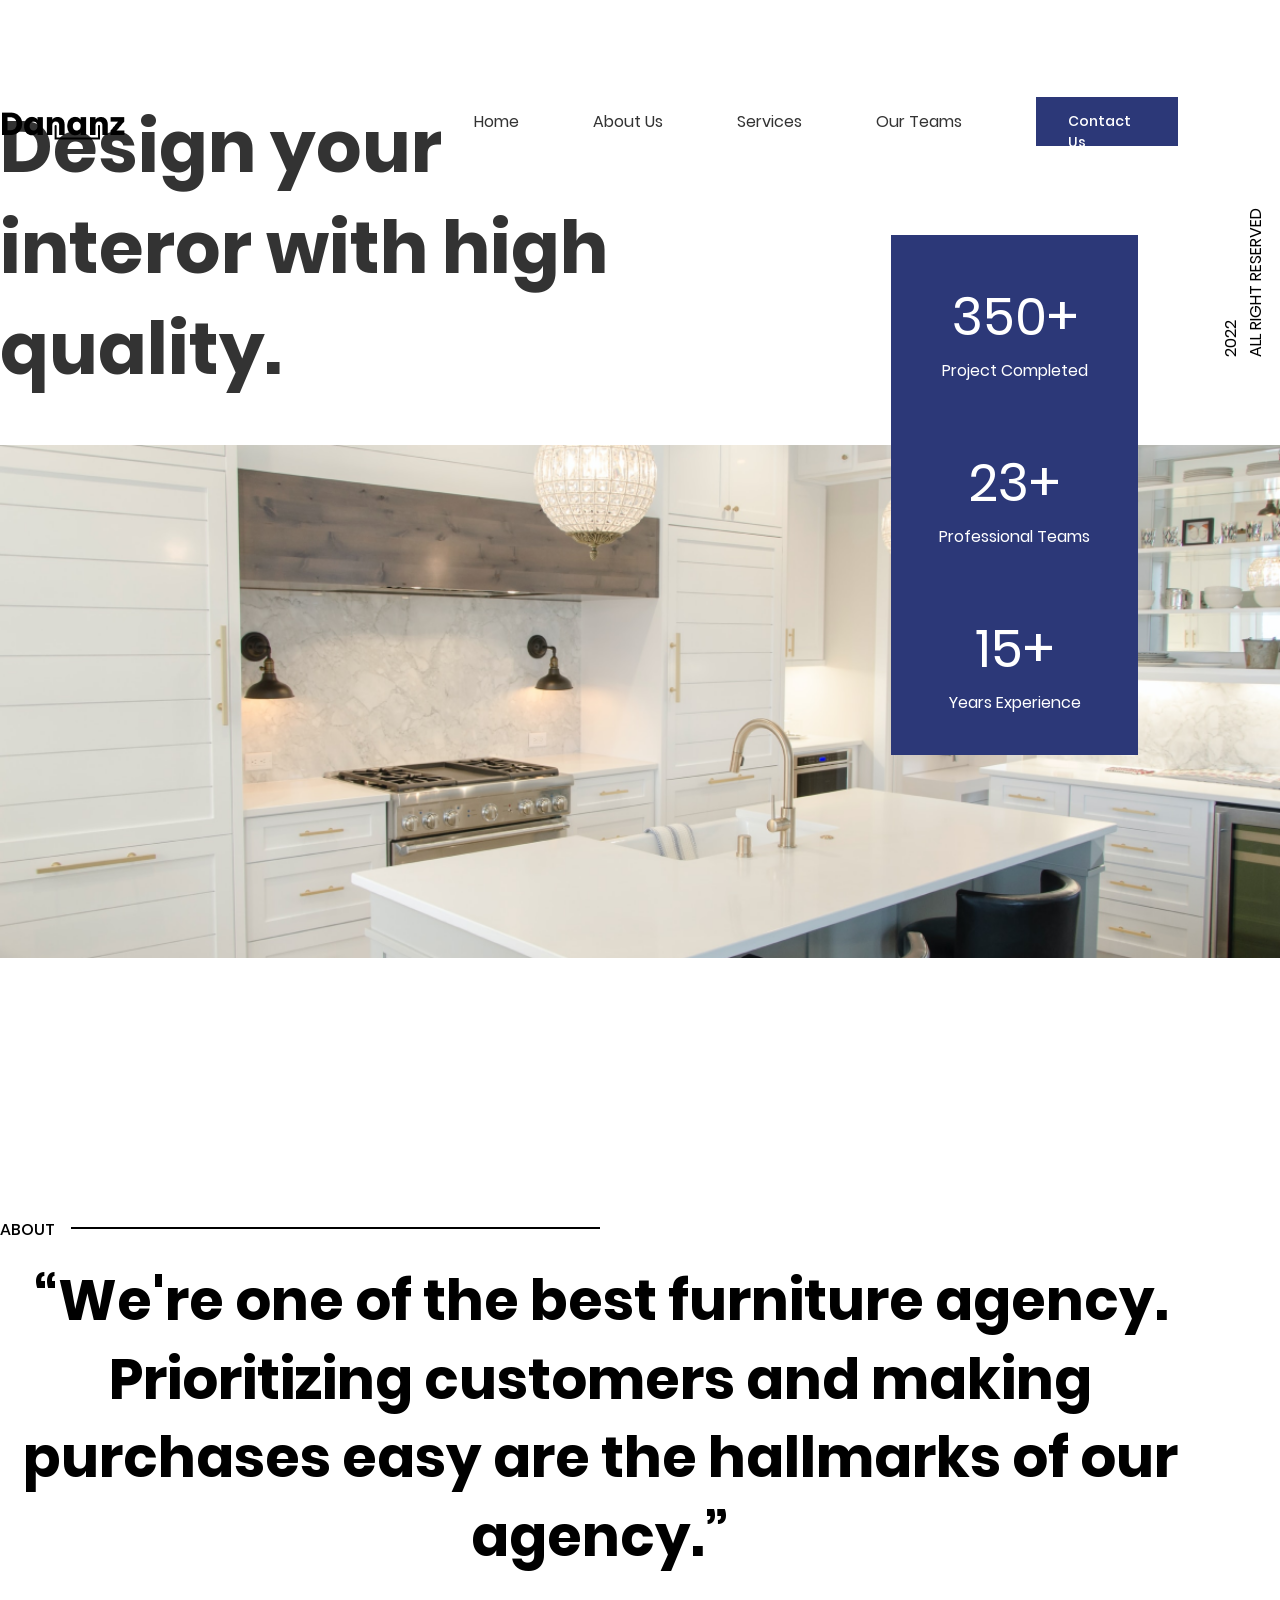
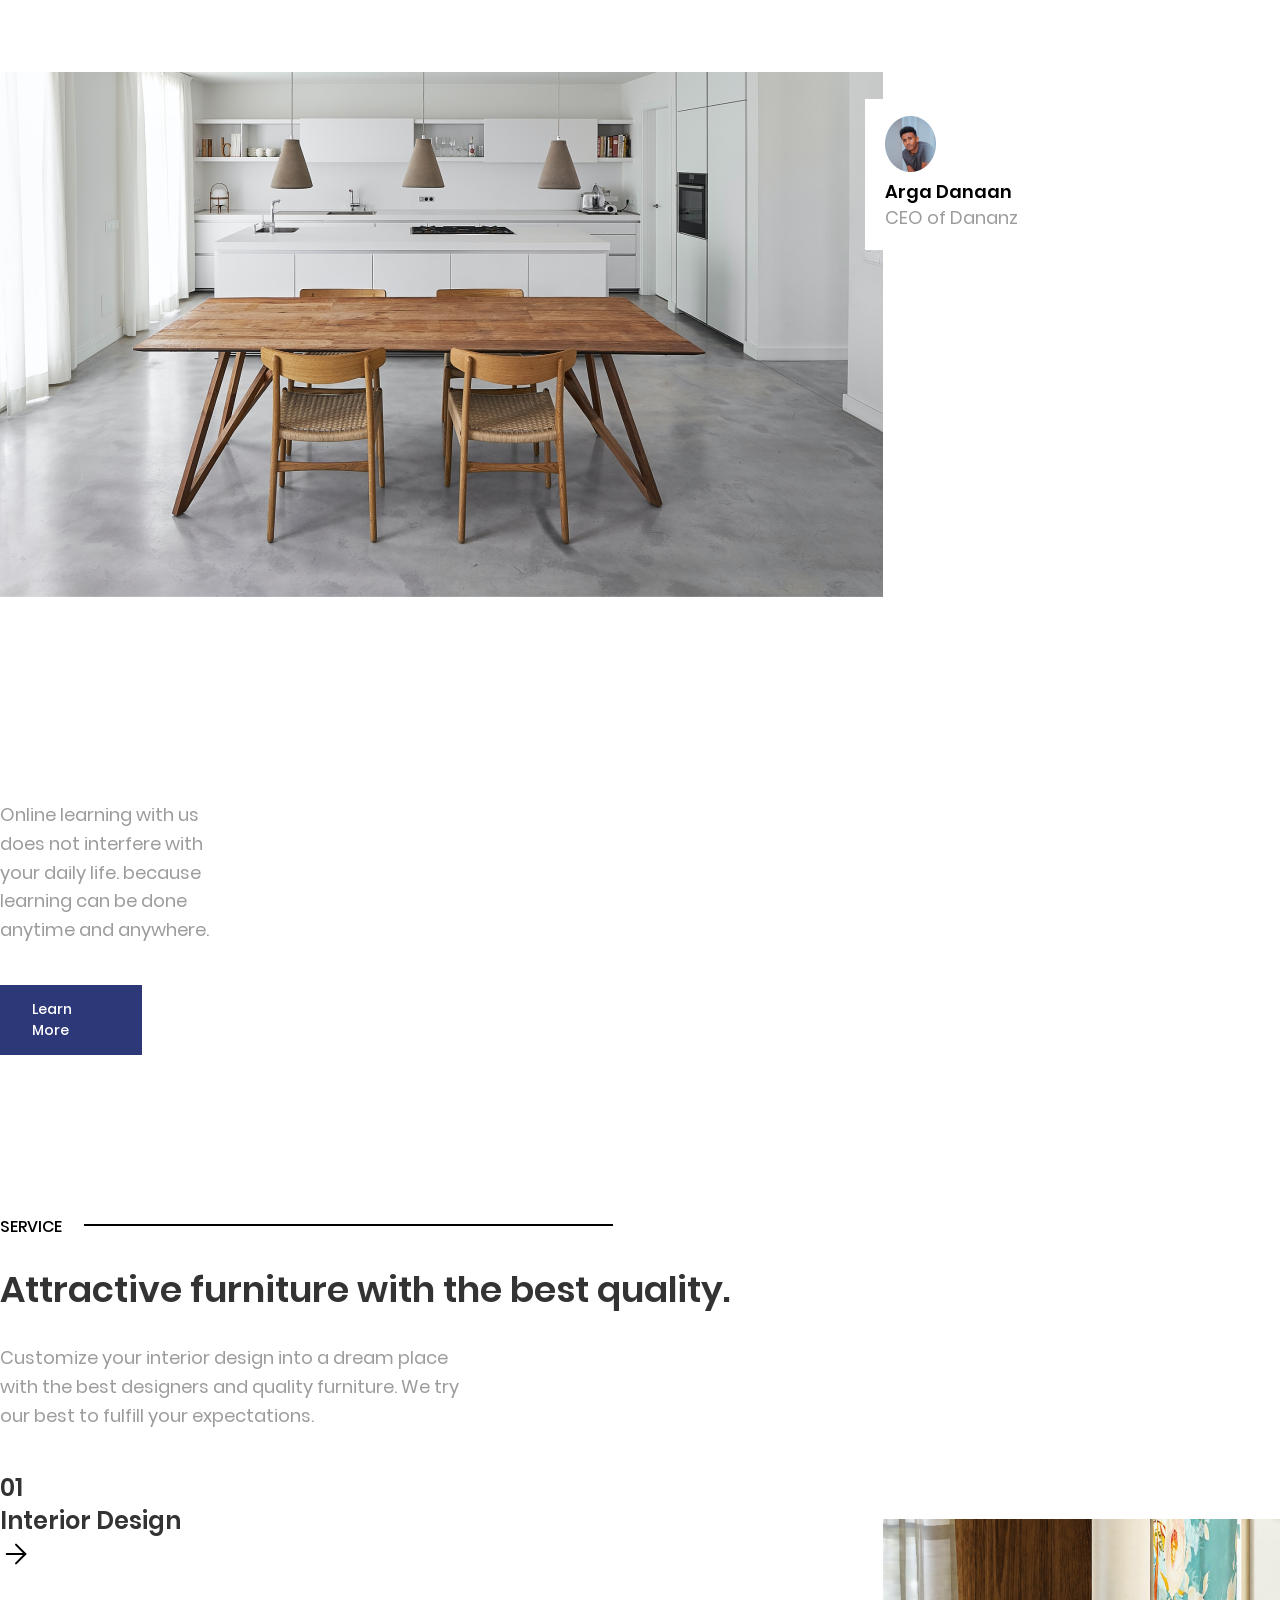
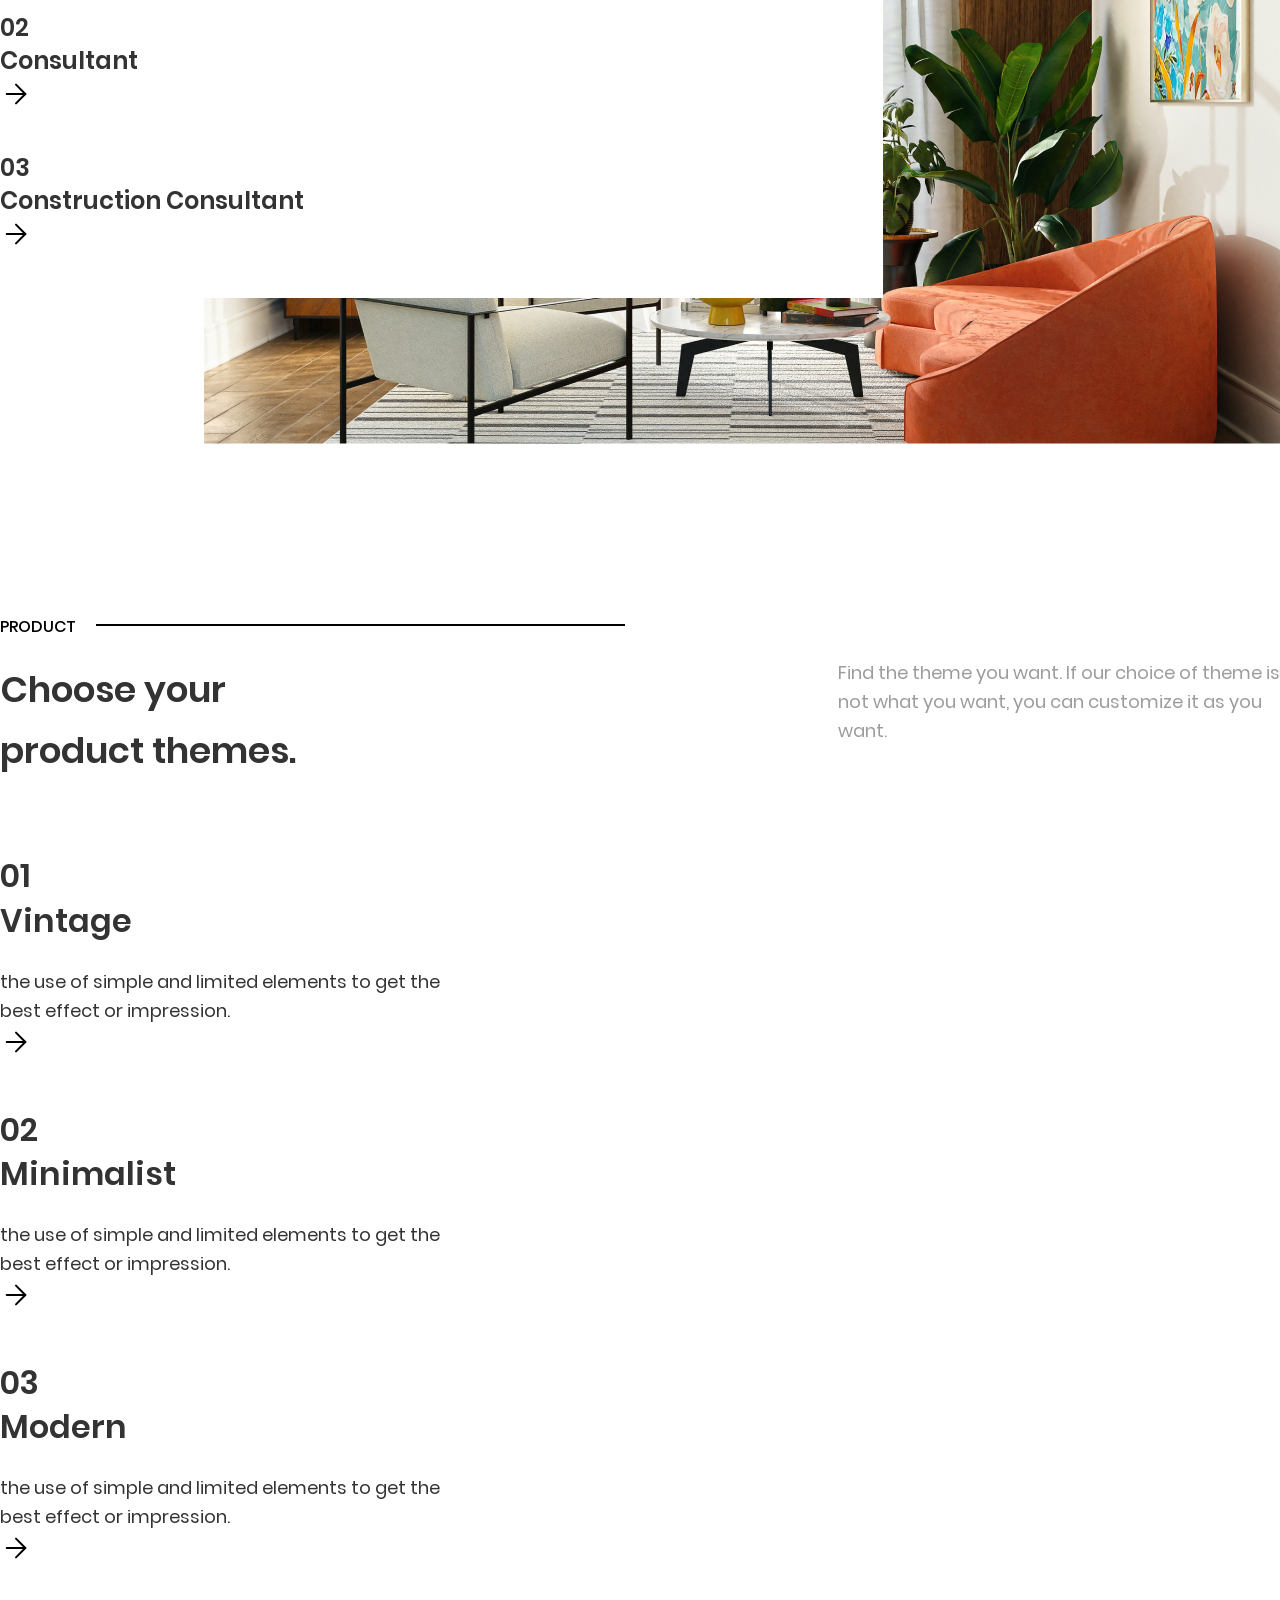
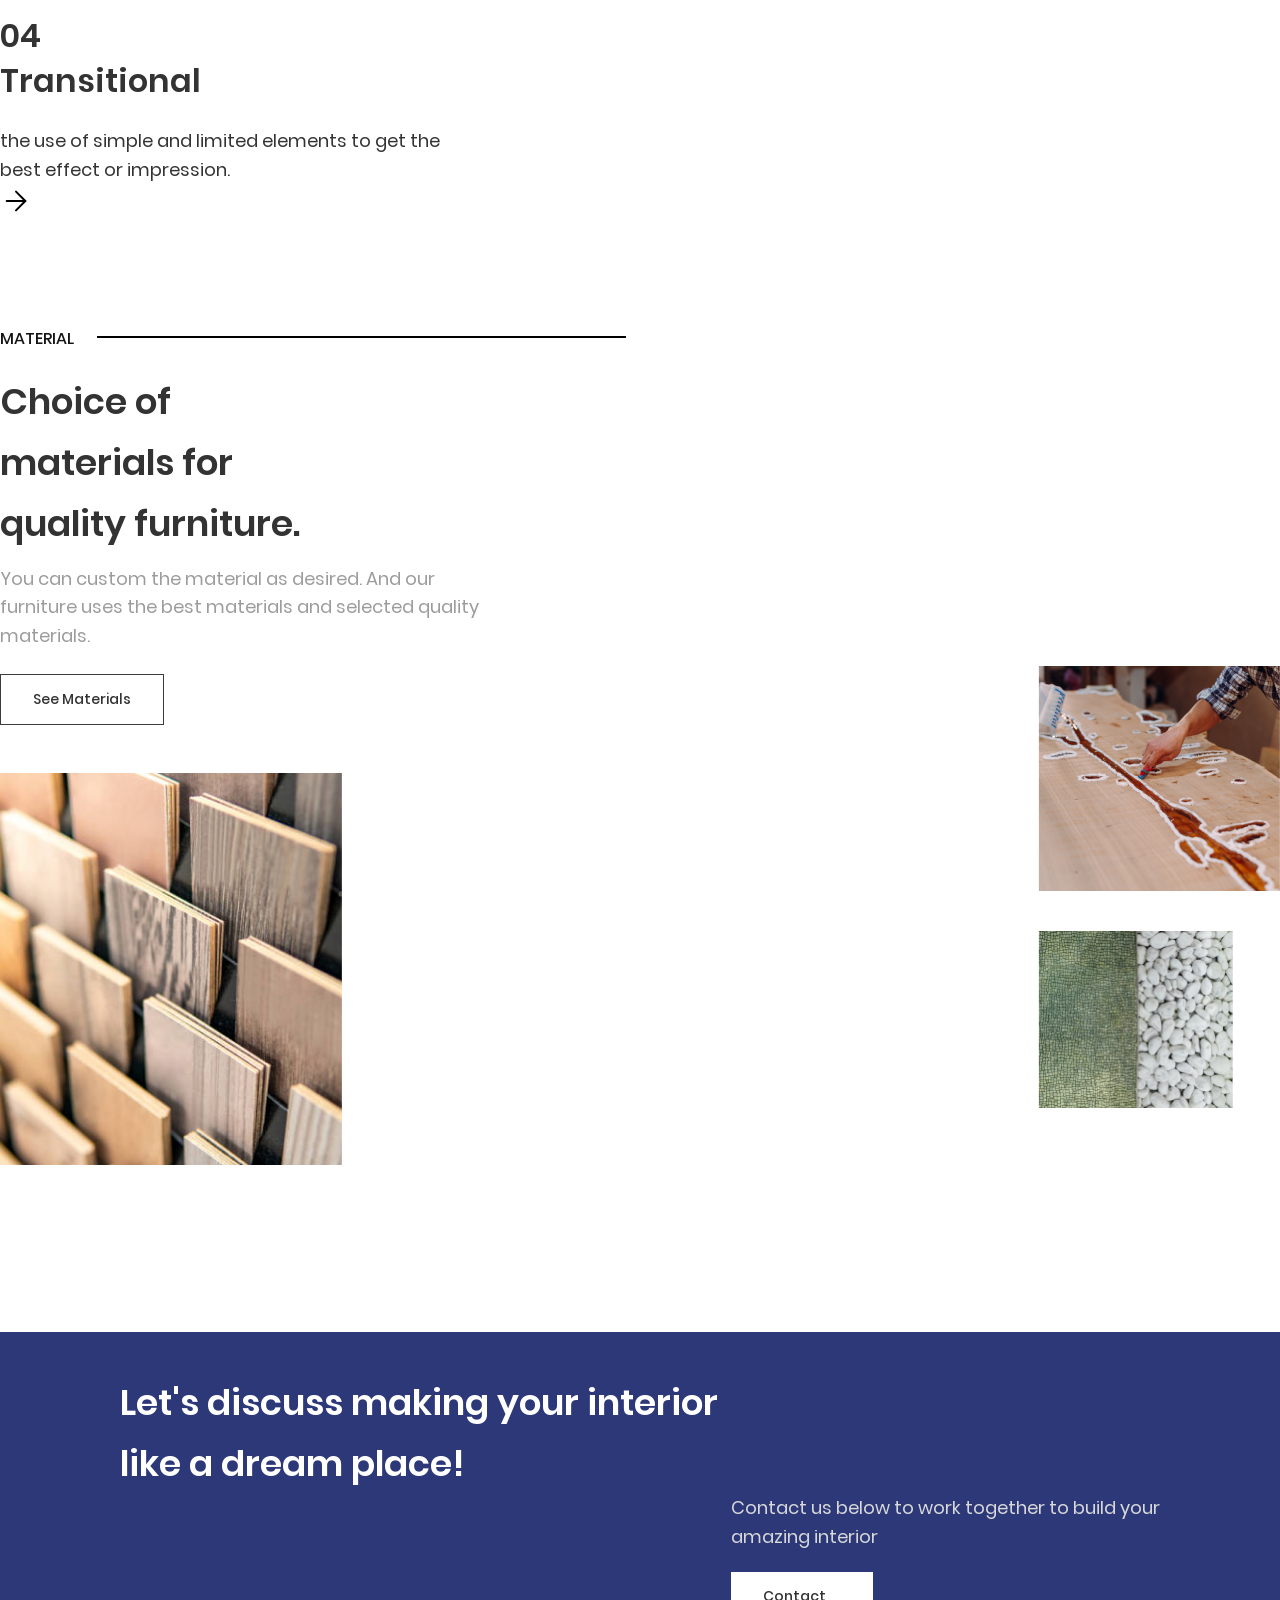
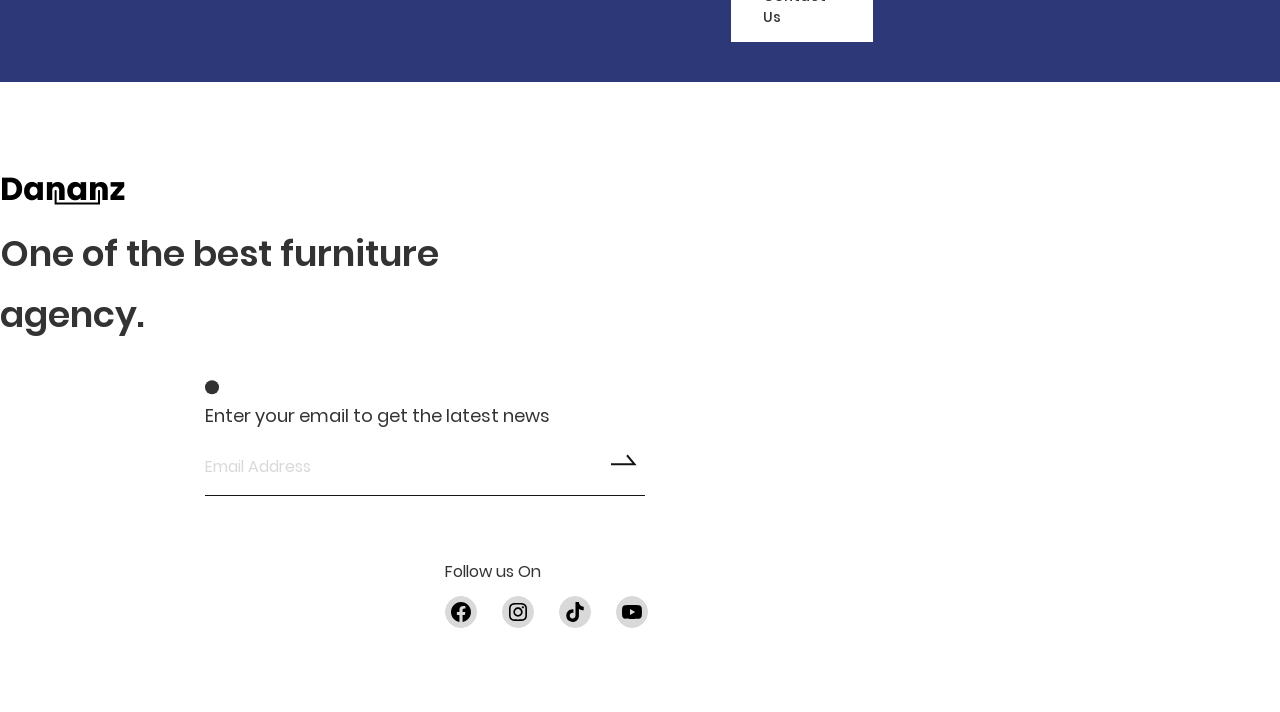
==== commit 0d138183: "Решил конфликты" ====
--- a/src/projects/nurlan-project/index.html
+++ b/src/projects/nurlan-project/index.html
@@ -9,6 +9,8 @@
     <link rel="stylesheet" href="./src/libraries/bootstrap/bootstrap-grid.min.css">
     <link rel="stylesheet" href="./src/libraries/bootstrap/bootstrap-grid.min.css.map">
     <link rel="stylesheet" href="./src/css/style.css">
+
+
 </head>
 
 <body>
@@ -16,21 +18,331 @@
         <div class="container">
             <div class="header-container d-flex">
                 <a href="#"><img src="./src/images/home/header/logo.png" alt="logo" class="header__logo"></a>
-                <nav class="header__nav d-flex">
+                <nav class="header__nav">
                     <a href="#" class="header__links header__links-bold">Home</a>
                     <a href="./src/pages/about/" class="header__links">About Us</a>
                     <a href="./src/pages/services/" class="header__links">Services</a>
                     <a href="./src/pages/ourTeams/" class="header__links">Our Teams</a>
                     <a href="./src/pages/contacts/" class="header__links header__links-btn">Contact Us</a>
                 </nav>
+
+                <!--Иконка бургер меню-->
+                <div class="header__burger">
+                    <span></span>
+                </div>
             </div>
         </div>
+
     </header>
     <main class="main">
-        <div class="container">
-            Home
-
-        </div>
+
+        <section class="home">
+            <div class="container">
+                <h1 class="home__title">
+                    Design your <br> interor with high <br>quality.
+                </h1>
+                <div class="home__right">
+                    <p class="home__text">
+                        2022 <br>
+                        ALL RIGHT RESERVED
+                    </p>
+                </div>
+                <div class="home__experience-block">
+                    <div class="home__projects">
+                        <p class="home__projects-number">350+</p>
+                        <p class="home__projects-text">Project Completed</p>
+                    </div>
+                    <div class="home__teams">
+                        <p class="home__teams-number">23+</p>
+                        <p class="home__teams-text">Professional Teams</p>
+                    </div>
+                    <div class="home__experience">
+                        <p class="home__experience-number">15+</p>
+                        <p class="home__experience-text">Years Experience</p>
+                    </div>
+                </div>
+                <div class="home__img">
+                    
+                </div>
+            </div>
+        </section>
+
+        <section class="about">
+            <div class="container">
+                <div class="about__subtitle">
+                    ABOUT
+
+                    <div class="about__subtitle-line"></div>
+                </div>
+
+                <h3 class="about__title">
+                    “We're one of the best furniture agency. Prioritizing customers and making purchases easy are
+                    the
+                    hallmarks of our agency.”
+                </h3>
+                <div class="about__main d-flex">
+                    <div class="about__main-left">
+                        <img src="./src/images/home/about/about.png" alt="">
+                    </div>
+                    <div class="about__main-profile">
+                        <div class="row">
+                            <div class="col-4">
+                                <img src="./src/images/home/about/profile.png" alt="">
+                            </div>
+                            <div class="col-8">
+                                <p class="about__main-profile-name">Arga Danaan</p>
+                                <p class="about__main-profile-position">CEO of Dananz</p>
+                            </div>
+                        </div>
+
+                    </div>
+                    <div class="about__main-right">
+                        <div class="about__main-text">
+                            Online learning with us does not interfere with your daily life. because
+                            learning can be done anytime and anywhere.
+                        </div>
+
+                        <a href="#" class="about__main-btn">Learn More</a>
+                    </div>
+                </div>
+            </div>
+        </section>
+        <section class="service">
+            <div class="container">
+
+                <div class="service__layers">
+                    <div class="service__top-layer">
+                        <div class="service__subtitle">
+                            SERVICE
+
+                            <div class="service__subtitle-line"></div>
+                        </div>
+
+                        <h3 class="service__title">
+                            Attractive furniture with the best quality.
+                        </h3>
+
+                        <p class="service__text">
+                            Customize your interior design into a dream place <br> with the best designers and quality
+                            furniture. We try <br> our best to fulfill your expectations.
+                        </p>
+
+                        <div class="service__list d-flex">
+                            <div class="service__left d-flex">
+                                <a href="./src/pages/services/">
+                                    <div class="service__left-number">01</div>
+                                </a>
+                                <a href="./src/pages/services/">
+                                    <div class="service__left-title">Interior Design</div>
+                                </a>
+                            </div>
+                            <div class="service__right">
+                                <a href="./src/pages/services/">
+                                    <img src="./src/images/home/service/arrow-right.svg" alt=""
+                                        class="service__left-icon">
+                                </a>
+                            </div>
+                        </div>
+
+
+                        <div class="service__list d-flex">
+                            <div class="service__left d-flex">
+                                <a href="./src/pages/services/">
+                                    <div class="service__left-number">02</div>
+                                </a>
+                                <a href="./src/pages/services/">
+                                    <div class="service__left-title">Consultant</div>
+                                </a>
+                            </div>
+                            <div class="service__right">
+                                <a href="./src/pages/services/">
+                                    <img src="./src/images/home/service/arrow-right.svg" alt=""
+                                        class="service__left-icon">
+                                </a>
+                            </div>
+
+                        </div>
+
+                        <div class="service__list service__list-bottom d-flex">
+                            <div class="service__left d-flex">
+                                <a href="./src/pages/services/">
+                                    <div class="service__left-number">03</div>
+                                </a>
+                                <a href="./src/pages/services/">
+                                    <div class="service__left-title">Construction Consultant</div>
+                                </a>
+                            </div>
+                            <div class="service__right">
+                                <a href="./src/pages/services/">
+                                    <img src="./src/images/home/service/arrow-right.svg" alt=""
+                                        class="service__left-icon">
+                                </a>
+                            </div>
+
+                        </div>
+
+
+                    </div>
+                    <div class="service__bottom-layer">
+
+                    </div>
+                </div>
+            </div>
+        </section>
+
+        <section class="product">
+            <div class="container">
+                <div class="product__subtitle">
+                    PRODUCT
+
+                    <div class="product__subtitle-line"></div>
+                </div>
+
+                <div class="product__about">
+                    <h3 class="product__title">
+                        Choose your <br> product themes.
+                    </h3>
+                    <div class="product__text">
+                        Find the theme you want. If our choice of theme is <br> not what you want, you can customize it
+                        as you <br> want.
+                    </div>
+                </div>
+
+                <div class="product__list d-flex">
+                    <div class="product__left d-flex">
+                        <a href="./src/pages/portfolio/">
+                            <div class="product__left-number">01</div>
+                        </a>
+                        <div class="product__left-container">
+                            <a href="./src/pages/portfolio/">
+                                <div class="product__left-title">Vintage</div>
+                            </a>
+                            <p class="product__left-text">
+                                the use of simple and limited elements to get the <br> best effect or impression.
+                            </p>
+                        </div>
+                    </div>
+                    <div class="product__right">
+                        <a href="./src/pages/portfolio/">
+                            <img src="./src/images/home/service/arrow-right.svg" alt="" class="product__left-icon">
+                        </a>
+                    </div>
+                </div>
+
+
+                <div class="product__list d-flex">
+                    <div class="product__left d-flex">
+                        <a href="./src/pages/portfolio/">
+                            <div class="product__left-number">02</div>
+                        </a>
+                        <div class="product__left-container">
+                            <a href="./src/pages/portfolio/">
+                                <div class="product__left-title">Minimalist</div>
+                            </a>
+                            <p class="product__left-text">
+                                the use of simple and limited elements to get the <br> best effect or impression.
+                            </p>
+                        </div>
+                    </div>
+                    <div class="product__right">
+                        <a href="./src/pages/portfolio/">
+                            <img src="./src/images/home/service/arrow-right.svg" alt="" class="product__left-icon">
+                        </a>
+                    </div>
+
+                </div>
+
+                <div class="product__list d-flex">
+                    <div class="product__left d-flex">
+                        <a href="./src/pages/portfolio/">
+                            <div class="product__left-number">03</div>
+                        </a>
+                        <div class="product__left-container">
+                            <a href="./src/pages/portfolio/">
+                                <div class="product__left-title">Modern</div>
+                            </a>
+                            <p class="product__left-text">
+                                the use of simple and limited elements to get the <br> best effect or impression.
+                            </p>
+                        </div>
+                    </div>
+                    <div class="product__right">
+                        <a href="./src/pages/portfolio/">
+                            <img src="./src/images/home/service/arrow-right.svg" alt="" class="product__left-icon">
+                        </a>
+                    </div>
+
+                </div>
+
+                <div class="product__list service__list-bottom d-flex">
+                    <div class="product__left d-flex">
+                        <a href="./src/pages/portfolio/">
+                            <div class="product__left-number">04</div>
+                        </a>
+                        <div class="product__left-container">
+                            <a href="./src/pages/portfolio/">
+                                <div class="product__left-title">Transitional</div>
+                            </a>
+                            <p class="product__left-text">
+                                the use of simple and limited elements to get the <br> best effect or impression.
+                            </p>
+                        </div>
+                    </div>
+                    <div class="product__right">
+                        <a href="./src/pages/portfolio/">
+                            <img src="./src/images/home/service/arrow-right.svg" alt="" class="product__left-icon">
+                        </a>
+                    </div>
+
+                </div>
+            </div>
+        </section>
+
+        <section class="material">
+            <div class="container">
+                <div class="row">
+                    <div class="col-6">
+                        <div class="material__left">
+                            <div class="material__left-subtitle">
+                                MATERIAL
+
+                                <div class="material__left-subtitle-line"></div>
+                            </div>
+
+
+                            <h3 class="material__left-title">
+                                Choice of <br> materials for <br> quality furniture.
+                            </h3>
+
+                            <p class="material__left-text">
+                                You can custom the material as desired. And our <br> furniture uses the best materials
+                                and
+                                selected quality <br> materials.
+                            </p>
+
+                            <a href="./src/pages/portfolio/" class="material__left-btn">
+                                See Materials
+                            </a>
+                        </div>
+                    </div>
+                    <div class="col-6">
+                        <div class="material__right">
+                            <div class="material__pics-left">
+                                <img src="./src/images/home/material/image_1.png" alt="a pic" class="material__pic-left">
+                            </div>
+                            <div class="material__pics-right">
+                                <img src="./src/images/home/material/image_2.png" alt="a pic"
+                                    class="material__pic-upper-right">
+                                <img src="./src/images/home/material/image_3.png" alt="a pic"
+                                    class="material__pic-upper-bottom">
+                            </div>
+                        </div>
+                    </div>
+                </div>
+
+            </div>
+        </section>
+
     </main>
 
 
@@ -38,8 +350,8 @@
 
         <div class="footer-upper">
             <div class="row">
-                <div class="col-6">
-                    <h2 class="footer-upper__title">let's discuss making your interior <br>like a dream place!</h2>
+                <div class="col-6 footer-upper__left-container">
+                    <h2 class="footer-upper__title">Let's discuss making your interior <br>like a dream place!</h2>
                 </div>
                 <div class="col-6 footer-upper__right-container">
                     <div class="footer-upper__right">
@@ -72,31 +384,36 @@
                                     </h3>
                                 </div>
                                 <div class="footer-lower__form-lower">
-                                    <img src="./src/images/home/footer/arrow.svg" alt="" class="footer-lower__form-arrow">
+                                    <img src="./src/images/home/footer/arrow.svg" alt=""
+                                        class="footer-lower__form-arrow">
                                     <input type="email" class="footer-lower__form-input" placeholder="Email Address">
                                 </div>
                             </form>
                             <div class="footer-lower__social-media">
                                 <h3 class="footer-lower__social-media-title">Follow us On</h3>
                                 <div class="footer-lower__social-media-list">
-                                    <a href="" class="footer-lower__social-media-items">
+                                    <a href="https://www.facebook.com/" class="footer-lower__social-media-items">
                                         <div class="footer-lower__social-media-items-bg">
-                                            <img src="./src/images/home/footer/facebook.svg" alt="footer-lower__social-media-items-icon" >
+                                            <img src="./src/images/home/footer/facebook.svg"
+                                                alt="footer-lower__social-media-items-icon">
                                         </div>
                                     </a>
-                                    <a href="" class="footer-lower__social-media-items">
+                                    <a href="https://www.instagram.com/" class="footer-lower__social-media-items">
                                         <div class="footer-lower__social-media-items-bg">
-                                            <img src="./src/images/home/footer/instagram.svg" alt="footer-lower__social-media-items-icon" >
+                                            <img src="./src/images/home/footer/instagram.svg"
+                                                alt="footer-lower__social-media-items-icon">
                                         </div>
                                     </a>
-                                    <a href="" class="footer-lower__social-media-items">
+                                    <a href="https://www.tiktok.com/" class="footer-lower__social-media-items">
                                         <div class="footer-lower__social-media-items-bg">
-                                            <img src="./src/images/home/footer/tikTok.svg" alt="footer-lower__social-media-items-icon" >
+                                            <img src="./src/images/home/footer/tikTok.svg"
+                                                alt="footer-lower__social-media-items-icon">
                                         </div>
                                     </a>
-                                    <a href="" class="footer-lower__social-media-items">
+                                    <a href="https://www.youtube.com/" class="footer-lower__social-media-items">
                                         <div class="footer-lower__social-media-items-bg">
-                                            <img src="./src/images/home/footer/youtube.svg" alt="footer-lower__social-media-items-icon" >
+                                            <img src="./src/images/home/footer/youtube.svg"
+                                                alt="footer-lower__social-media-items-icon">
                                         </div>
                                     </a>
                                 </div>
@@ -108,6 +425,7 @@
         </div>
     </footer>
     <script src="./src/pages/home/home.js"></script>
+    <script src="./src/js/main.js"></script>
 </body>
 
 </html>
--- a/src/projects/nurlan-project/src/css/style.css
+++ b/src/projects/nurlan-project/src/css/style.css
@@ -6,9 +6,15 @@
   box-sizing: border-box;
   font-family: "Poppins", sans-serif;
   list-style-type: none;
-}
-
-a, a:hover {
+  scroll-behavior: smooth;
+}
+
+ul {
+  list-style-type: none;
+}
+
+a,
+a:hover {
   text-decoration: none;
   color: inherit;
 }
@@ -23,9 +29,10 @@
 .header__logo {
   cursor: pointer;
   position: fixed;
-  z-index: 1;
+  z-index: 2;
 }
 .header__nav {
+  display: flex;
   font-style: normal;
   font-weight: 400;
   font-size: 16px;
@@ -65,6 +72,48 @@
   font-size: 14px;
   line-height: 150%;
   color: #FFFFFF;
+}
+.header__burger {
+  display: none;
+  position: relative;
+  z-index: 3;
+  align-items: center;
+  justify-content: flex-end;
+  width: 30px;
+  height: 18px;
+}
+.header__burger span {
+  height: 2px;
+  width: 80%;
+  transform: scale(1);
+  background: #000;
+}
+.header__burger::before, .header__burger::after {
+  content: " ";
+  position: absolute;
+  height: 2px;
+  width: 100%;
+  background: #000;
+  transition: all 0.3s ease 0s;
+}
+.header__burger::before {
+  top: 0;
+}
+.header__burger::after {
+  width: 60%;
+  bottom: 0;
+}
+.header__burger.active span {
+  transform: scale(0);
+}
+.header__burger.active::before {
+  top: 50%;
+  transform: rotate(-45deg) translate(0, -50%);
+}
+.header__burger.active::after {
+  top: 50%;
+  transform: rotate(45deg) translate(0, 50%);
+  width: 100%;
 }
 
 .footer-upper {
@@ -199,4 +248,1643 @@
   display: flex;
   justify-content: center;
   align-items: center;
+}
+
+@media screen and (max-width: 1200px) {
+  .footer-upper {
+    padding: 40px 120px;
+    background: #2C3878;
+    margin-bottom: 80px;
+  }
+  .footer-upper .row {
+    flex-direction: column;
+    gap: 20px;
+  }
+  .footer-upper__left-container {
+    width: 100%;
+  }
+  .footer-upper__right-container {
+    width: 100%;
+    display: flex;
+    justify-content: flex-start;
+  }
+  .footer-lower__right {
+    margin-left: 0;
+  }
+  .footer-lower__social-media {
+    margin: 80px 0 84px 0px;
+  }
+}
+@media screen and (max-width: 1000px) {
+  .header__nav {
+    font-style: normal;
+    font-weight: 400;
+    font-size: 16px;
+    line-height: 160%;
+    color: #333333;
+    align-items: center;
+    gap: 50px;
+    position: fixed;
+    right: 102px;
+    z-index: 2;
+    right: 29px;
+  }
+  .header__nav .header__links-btn {
+    margin-right: 0;
+    width: 142px;
+    height: 49px;
+    padding: 14px 32px;
+    background: #2C3878;
+    font-style: normal;
+    font-weight: 500;
+    font-size: 14px;
+    line-height: 150%;
+    color: #FFFFFF;
+  }
+  .footer-lower__right {
+    margin-left: 0;
+  }
+}
+@media screen and (max-width: 770px) {
+  .open {
+    display: flex !important;
+  }
+  .header__burger {
+    display: flex;
+    position: fixed;
+    right: 50px;
+  }
+  .header__nav {
+    display: none;
+    flex-direction: column;
+    position: fixed;
+    height: 100%;
+    width: 100%;
+    top: 0;
+    bottom: 0;
+    right: 0;
+    left: 0;
+    z-index: 3;
+    overflow-y: auto;
+    padding: 50px 40px;
+    background: #2C3878;
+    color: #FFFFFF;
+  }
+  .header__nav .header__links {
+    flex-direction: column;
+    gap: 30px;
+    justify-content: flex-start;
+  }
+  .header__nav .header__links-btn {
+    width: 150px;
+    color: #2C3878;
+    background: white;
+  }
+  .header__nav .header__links:hover {
+    color: white;
+  }
+  .header__nav .header__links-btn:hover {
+    width: 150px;
+    color: #2C3878;
+    background: white;
+  }
+}
+.home {
+  margin-bottom: 160px;
+}
+.home .container {
+  position: relative;
+}
+.home__title {
+  position: relative;
+  font-style: normal;
+  font-weight: 700;
+  font-size: 72px;
+  line-height: 140%;
+  color: #333333;
+  margin-bottom: 46px;
+}
+.home__right {
+  width: 59%;
+  position: absolute;
+  right: 12px;
+  top: 48px;
+  border-top: 2px solid #000000;
+  padding-top: 63px;
+  display: flex;
+  justify-content: flex-end;
+}
+.home__text {
+  writing-mode: vertical-rl;
+  transform: rotate(-180deg);
+}
+.home__experience-block {
+  position: absolute;
+  right: 0;
+  padding: 40px 48px;
+  background: #2C3878;
+  top: 138px;
+  right: 142px;
+  display: flex;
+  flex-direction: column;
+  gap: 57px;
+}
+.home__projects, .home__teams, .home__experience {
+  text-align: center;
+}
+.home__projects-number {
+  font-style: normal;
+  font-weight: 400;
+  font-size: 52px;
+  line-height: 160%;
+  color: #FFFFFF;
+}
+.home__projects-text {
+  font-style: normal;
+  font-weight: 400;
+  font-size: 16px;
+  line-height: 160%;
+  color: #FFFFFF;
+}
+.home__teams-number {
+  font-style: normal;
+  font-weight: 400;
+  font-size: 52px;
+  line-height: 160%;
+  color: #FFFFFF;
+}
+.home__teams-text {
+  font-style: normal;
+  font-weight: 400;
+  font-size: 16px;
+  line-height: 160%;
+  color: #FFFFFF;
+}
+.home__experience-number {
+  font-style: normal;
+  font-weight: 400;
+  font-size: 52px;
+  line-height: 160%;
+  color: #FFFFFF;
+}
+.home__experience-text {
+  font-style: normal;
+  font-weight: 400;
+  font-size: 16px;
+  line-height: 160%;
+  color: #FFFFFF;
+}
+.home__img {
+  height: 513px;
+  width: 100%;
+  background: url("../images/home/home/home.png") center/cover no-repeat;
+}
+
+.about {
+  margin-bottom: 160px;
+}
+.about__subtitle {
+  position: relative;
+  margin-bottom: 20px;
+  font-style: normal;
+  font-weight: 500;
+  font-size: 16px;
+  line-height: 150%;
+  color: #000000;
+}
+.about__subtitle div {
+  width: 529px;
+  background: #000;
+  position: absolute;
+  top: 9px;
+  left: 71px;
+  border-top: 2px solid #000000;
+}
+.about__title {
+  max-width: 1200px;
+  font-style: normal;
+  font-weight: 600;
+  font-size: 36px;
+  line-height: 170%;
+  color: #333333;
+  margin-bottom: 60px;
+}
+.about__main {
+  width: 100%;
+  justify-content: space-between;
+  position: relative;
+}
+.about__main-profile {
+  position: absolute;
+  padding: 17px 52px 17px 20px;
+  background: #FFFFFF;
+  top: 27px;
+  right: 210px;
+}
+.about__main-profile-name {
+  font-style: normal;
+  font-weight: 600;
+  font-size: 18px;
+  line-height: 140%;
+  color: #000000;
+}
+.about__main-profile-position {
+  font-style: normal;
+  font-weight: 400;
+  font-size: 18px;
+  line-height: 160%;
+  color: #9C9C9C;
+  width: 133px;
+}
+.about__main-right {
+  width: 223px;
+  margin-top: 197px;
+  display: flex;
+  flex-direction: column;
+  gap: 40px;
+}
+.about__main-right div {
+  font-style: normal;
+  font-weight: 400;
+  font-size: 18px;
+  line-height: 160%;
+  color: #9C9C9C;
+}
+.about__main-right a {
+  width: 142px;
+  display: inline-block;
+  padding: 14px 32px;
+  background: #2C3878;
+  font-style: normal;
+  font-weight: 500;
+  font-size: 14px;
+  line-height: 150%;
+  color: #FFFFFF;
+}
+
+.service {
+  margin-bottom: 172px;
+}
+.service__layers {
+  position: relative;
+  height: 828px;
+  width: 100%;
+}
+.service__top-layer {
+  position: relative;
+  max-width: 883px;
+  width: 100%;
+  z-index: 1;
+  padding: 0 40px 41px 0;
+  background: #FFFFFF;
+}
+.service__subtitle {
+  position: relative;
+  margin-bottom: 20px;
+  font-style: normal;
+  font-weight: 500;
+  font-size: 16px;
+  line-height: 150%;
+  color: #000000;
+}
+.service__subtitle div {
+  width: 529px;
+  background: #000;
+  position: absolute;
+  top: 9px;
+  left: 84px;
+  border-top: 2px solid #000000;
+}
+.service__title {
+  font-style: normal;
+  font-weight: 600;
+  font-size: 36px;
+  line-height: 170%;
+  color: #333333;
+  margin-bottom: 24px;
+}
+.service__text {
+  margin-bottom: 40px;
+  font-style: normal;
+  font-weight: 400;
+  font-size: 18px;
+  line-height: 160%;
+  color: #9C9C9C;
+}
+.service__list {
+  justify-content: space-between;
+  margin-bottom: 34px;
+}
+.service__list-bottom {
+  margin-bottom: 0;
+}
+.service__left {
+  gap: 40px;
+}
+.service__left-number, .service__left-title {
+  font-style: normal;
+  font-weight: 600;
+  font-size: 24px;
+  line-height: 140%;
+  color: #333333;
+}
+.service__bottom-layer {
+  position: absolute;
+  right: 0;
+  top: 304px;
+  max-width: 1076px;
+  width: 100%;
+  height: 682px;
+  background: url("../images/home/service/service.png") no-repeat;
+}
+
+.product {
+  margin-bottom: 222px;
+}
+.product__subtitle {
+  position: relative;
+  margin-bottom: 20px;
+  font-style: normal;
+  font-weight: 500;
+  font-size: 16px;
+  line-height: 150%;
+  color: #000000;
+}
+.product__subtitle div {
+  width: 529px;
+  background: #000;
+  position: absolute;
+  top: 9px;
+  left: 96px;
+  border-top: 2px solid #000000;
+}
+.product__about {
+  display: flex;
+  justify-content: space-between;
+  margin-bottom: 73px;
+}
+.product__about h3 {
+  font-style: normal;
+  font-weight: 600;
+  font-size: 36px;
+  line-height: 170%;
+  color: #333333;
+}
+.product__about div {
+  font-style: normal;
+  font-weight: 400;
+  font-size: 18px;
+  line-height: 160%;
+  color: #9C9C9C;
+}
+.product__list {
+  justify-content: space-between;
+  margin-bottom: 43px;
+}
+.product__list-bottom {
+  margin-bottom: 0;
+}
+.product__left {
+  gap: 80px;
+}
+.product__left-container {
+  display: flex;
+  flex-direction: column;
+  gap: 24px;
+}
+.product__left-number, .product__left-title {
+  font-style: normal;
+  font-weight: 600;
+  font-size: 32px;
+  line-height: 140%;
+  color: #333333;
+}
+.product__left-text {
+  font-style: normal;
+  font-weight: 400;
+  font-size: 18px;
+  line-height: 160%;
+  color: #333333;
+}
+
+.material {
+  margin-bottom: 167px;
+}
+.material__left-subtitle {
+  position: relative;
+  margin-bottom: 20px;
+  font-style: normal;
+  font-weight: 500;
+  font-size: 16px;
+  line-height: 150%;
+  color: #141414;
+}
+.material__left-subtitle div {
+  width: 529px;
+  background: #000;
+  position: absolute;
+  top: 9px;
+  left: 97px;
+  border-top: 2px solid #000000;
+}
+.material__left-title {
+  margin-bottom: 10px;
+  font-style: normal;
+  font-weight: 600;
+  font-size: 36px;
+  line-height: 170%;
+  color: #333333;
+}
+.material__left-text {
+  margin-bottom: 23px;
+  font-style: normal;
+  font-weight: 400;
+  font-size: 18px;
+  line-height: 160%;
+  color: #9C9C9C;
+}
+.material__left-btn {
+  display: inline-block;
+  padding: 14px 32px;
+  background: #FFFFFF;
+  border: 1px solid #3C3C3C;
+  font-style: normal;
+  font-weight: 500;
+  font-size: 14px;
+  line-height: 150%;
+  color: #333333;
+}
+.material__right {
+  height: 440px;
+  position: relative;
+  display: flex;
+  gap: 40px;
+}
+.material__pics-left {
+  display: flex;
+  align-items: flex-end;
+}
+.material__pics-right {
+  display: flex;
+  flex-direction: column;
+  gap: 40px;
+  position: absolute;
+  right: 0;
+  top: -59px;
+}
+.material__pics-right .material__pic-upper-bottom {
+  width: 195px;
+}
+
+@media screen and (max-width: 1400px) {
+  .home__right {
+    width: 50%;
+    position: absolute;
+    right: 12px;
+    top: 48px;
+    border-top: none;
+    padding-top: 63px;
+    display: flex;
+    justify-content: flex-end;
+  }
+}
+@media screen and (max-width: 1000px) {
+  .home__title {
+    font-size: 50px;
+  }
+  .home__right {
+    display: flex;
+    top: 0;
+  }
+  .home__experience-block {
+    position: absolute;
+    padding: 15px 23px;
+    background: #2C3878;
+    top: 100px;
+    right: 164px;
+    display: flex;
+    flex-direction: column;
+    gap: 37px;
+  }
+  .home__projects-number {
+    font-size: 30px;
+  }
+  .home__teams-number {
+    font-size: 30px;
+  }
+  .home__experience-number {
+    font-size: 30px;
+  }
+}
+@media screen and (max-width: 1200px) {
+  .home__experience-block {
+    position: absolute;
+    right: 0;
+    padding: 20px 28px;
+    background: #2C3878;
+    top: 138px;
+    right: 90px;
+    display: flex;
+    flex-direction: column;
+    gap: 37px;
+  }
+  .about {
+    margin-bottom: 160px;
+  }
+  .about__main {
+    flex-direction: column;
+    width: 100%;
+    justify-content: space-between;
+    position: relative;
+  }
+  .about__main-left img {
+    width: 100%;
+  }
+  .about__main-profile {
+    position: absolute;
+    padding: 17px 52px 17px 20px;
+    background: #FFFFFF;
+    top: 1px;
+    right: 1px;
+  }
+  .about__main-right {
+    width: 100%;
+    margin-top: 20px;
+    display: flex;
+    flex-direction: column;
+    gap: 40px;
+  }
+  .service__top-layer {
+    position: relative;
+    max-width: 780px;
+    width: 100%;
+    z-index: 1;
+    padding: 0 40px 41px 0;
+    background: #FFFFFF;
+  }
+}
+.about {
+  padding-top: 100px;
+}
+.about__title {
+  font-family: "Poppins";
+  font-style: normal;
+  font-weight: 700;
+  font-size: 56px;
+  line-height: 140%;
+  /* or 78px */
+  text-align: center;
+  /* Grayscale/Black */
+  color: #000000;
+  padding-bottom: 36px;
+}
+.about__text {
+  font-family: "Poppins";
+  font-style: normal;
+  font-weight: 400;
+  font-size: 18px;
+  line-height: 160%;
+  /* or 29px */
+  text-align: center;
+  /* Grayscale/Black */
+  color: #000000;
+  padding-bottom: 57px;
+}
+.about__img {
+  background: url(../images/about/bg1.png) center/cover no-repeat;
+  width: 100%;
+  min-height: 513px;
+}
+.about__statistics-title {
+  font-family: "Poppins";
+  font-style: normal;
+  font-weight: 500;
+  font-size: 16px;
+  line-height: 150%;
+  /* identical to box height, or 24px */
+  /* Grayscale/Black */
+  color: #000000;
+  padding: 100px 0 40px;
+}
+.about__statistics-line {
+  padding-left: 23px;
+}
+.about__statistics-img {
+  background: url(../images/about/img1.png) center/cover no-repeat;
+  max-width: 883px;
+  min-height: 525px;
+}
+.about__statistics-box {
+  max-width: 252px;
+  min-height: 525px;
+  background: #2C3878;
+  text-align: center;
+  justify-content: center;
+  padding: 50px;
+}
+.about__statistics-num {
+  font-family: "Poppins";
+  font-style: normal;
+  font-weight: 400;
+  font-size: 52px;
+  line-height: 160%;
+  /* or 83px */
+  /* Grayscale/White */
+  color: #FFFFFF;
+}
+.about__statistics-words {
+  font-family: "Poppins";
+  font-style: normal;
+  font-weight: 400;
+  font-size: 16px;
+  line-height: 160%;
+  /* identical to box height, or 26px */
+  /* Grayscale/White */
+  color: #FFFFFF;
+}
+.about-choose__box {
+  white-space: nowrap;
+  display: flex;
+  text-align: center;
+  justify-content: center;
+  padding-bottom: 100px;
+}
+.about-choose .row {
+  display: flex;
+  text-align: center;
+  gap: 40px;
+}
+.about-choose .col-md-4 {
+  position: relative;
+  background: #FFFFFF;
+  box-shadow: 0px 0px 5px 1px rgba(0, 0, 0, 0.1);
+}
+.about-choose__ava {
+  margin: 20px auto;
+  width: 63px;
+  height: 63px;
+  background: #D9D9D9;
+  border-radius: 50%;
+}
+.about-choose__title {
+  padding: 20px 62px;
+  font-family: "Poppins";
+  font-style: normal;
+  font-weight: 600;
+  font-size: 24px;
+  line-height: 140%;
+  /* identical to box height, or 34px */
+  /* Grayscale/50 */
+  color: #333333;
+}
+.about-choose__text {
+  padding: 0 27px 22px;
+  font-family: "Poppins";
+  font-style: normal;
+  font-weight: 400;
+  font-size: 18px;
+  line-height: 160%;
+  /* or 29px */
+  /* Grayscale/10 */
+  color: #9C9C9C;
+}
+
+.service-home {
+  max-width: 100%;
+  width: 100%;
+}
+.service-home__container {
+  display: flex;
+  flex-direction: column;
+  align-items: center;
+  margin-bottom: 112px;
+}
+.service-home__title {
+  margin-bottom: 36px;
+  font-style: normal;
+  font-weight: 700;
+  font-size: 56px;
+  line-height: 140%;
+  color: #000000;
+}
+.service-home__text {
+  text-align: center;
+  width: 518px;
+  margin-bottom: 57px;
+  font-style: normal;
+  font-weight: 400;
+  font-size: 18px;
+  line-height: 160%;
+  color: #000000;
+}
+.service-home__pic-container {
+  width: 100%;
+  height: 513px;
+  background: url("../images/services/home/home-bg.png") no-repeat;
+}
+
+.achievement {
+  margin-bottom: 112px;
+}
+.achievement__subtitle {
+  position: relative;
+  margin-bottom: 20px;
+  font-style: normal;
+  font-weight: 500;
+  font-size: 16px;
+  line-height: 150%;
+  color: #000000;
+}
+.achievement__subtitle div {
+  width: 529px;
+  background: #000;
+  position: absolute;
+  top: 9px;
+  left: 136px;
+  border-top: 2px solid #000000;
+}
+.achievement__title {
+  max-width: 1200px;
+  font-style: normal;
+  font-weight: 600;
+  font-size: 36px;
+  line-height: 170%;
+  color: #333333;
+  margin-bottom: 60px;
+}
+.achievement__main {
+  width: 100%;
+  justify-content: space-between;
+  position: relative;
+  margin-bottom: 40px;
+}
+.achievement__main-right {
+  width: 334px;
+  margin-top: 95px;
+  display: flex;
+  flex-direction: column;
+  gap: 20px;
+}
+.achievement__main-right-title {
+  font-style: normal;
+  font-weight: 600;
+  font-size: 24px;
+  line-height: 140%;
+  color: #333333;
+}
+.achievement__main-right div {
+  font-style: normal;
+  font-weight: 400;
+  font-size: 18px;
+  line-height: 160%;
+  color: #9C9C9C;
+}
+.achievement__main-bottom {
+  margin-bottom: 0;
+}
+
+.product {
+  margin-bottom: 103px;
+}
+.product__subtitle {
+  position: relative;
+  margin-bottom: 20px;
+  font-style: normal;
+  font-weight: 500;
+  font-size: 16px;
+  line-height: 150%;
+  color: #000000;
+}
+.product__subtitle div {
+  width: 529px;
+  background: #000;
+  position: absolute;
+  top: 9px;
+  left: 96px;
+  border-top: 2px solid #000000;
+}
+.product__about {
+  display: flex;
+  justify-content: space-between;
+  margin-bottom: 73px;
+}
+.product__about h3 {
+  font-style: normal;
+  font-weight: 600;
+  font-size: 36px;
+  line-height: 170%;
+  color: #333333;
+}
+.product__about div {
+  font-style: normal;
+  font-weight: 400;
+  font-size: 18px;
+  line-height: 160%;
+  color: #9C9C9C;
+}
+.product__list {
+  justify-content: space-between;
+  margin-bottom: 43px;
+}
+.product__list-bottom {
+  margin-bottom: 0;
+}
+.product__left {
+  gap: 80px;
+}
+.product__left-container {
+  display: flex;
+  flex-direction: column;
+  gap: 24px;
+}
+.product__left-number, .product__left-title {
+  font-style: normal;
+  font-weight: 600;
+  font-size: 32px;
+  line-height: 140%;
+  color: #333333;
+}
+.product__left-text {
+  font-style: normal;
+  font-weight: 400;
+  font-size: 18px;
+  line-height: 160%;
+  color: #333333;
+}
+
+.our-teams {
+  padding-top: 100px;
+}
+.our-teams__title {
+  font-family: "Poppins";
+  font-style: normal;
+  font-weight: 700;
+  font-size: 56px;
+  line-height: 140%;
+  /* or 78px */
+  text-align: center;
+  /* Grayscale/Black */
+  color: #000000;
+  padding-bottom: 36px;
+}
+.our-teams__text {
+  font-family: "Poppins";
+  font-style: normal;
+  font-weight: 400;
+  font-size: 18px;
+  line-height: 160%;
+  /* or 29px */
+  text-align: center;
+  /* Grayscale/Black */
+  color: #000000;
+  padding-bottom: 57px;
+}
+.our-teams__img {
+  background: url(../images/ourTeams/bg1.png) center/cover no-repeat;
+  width: 100%;
+  min-height: 513px;
+}
+.our-teams-creative__title {
+  font-family: "Poppins";
+  font-style: normal;
+  font-weight: 500;
+  font-size: 16px;
+  line-height: 150%;
+  /* identical to box height, or 24px */
+  /* Grayscale/Black */
+  color: #000000;
+  padding: 100px 0 40px;
+}
+.our-teams-creative__line {
+  padding-left: 23px;
+}
+.our-creative__title {
+  padding: 20px 62px;
+  font-family: "Poppins";
+  font-style: normal;
+  font-weight: 600;
+  font-size: 24px;
+  line-height: 140%;
+  /* identical to box height, or 34px */
+  /* Grayscale/50 */
+  color: #333333;
+}
+.our-creative__text {
+  padding: 0 27px 22px;
+  font-family: "Poppins";
+  font-style: normal;
+  font-weight: 400;
+  font-size: 18px;
+  line-height: 160%;
+  /* or 29px */
+  /* Grayscale/10 */
+  color: #9C9C9C;
+}
+.our-creative .row {
+  padding-top: 50px;
+  gap: 23px;
+}
+.our-creative .col-md-3 {
+  background: #2C3878;
+  max-width: 282px;
+  min-height: 400px;
+  display: flex;
+  text-align: center;
+  justify-content: center;
+  position: relative;
+}
+.our-creative__card {
+  width: 258px;
+  height: 96px;
+  background: #FFFFFF;
+  position: absolute;
+  bottom: 12px;
+  left: 12px;
+}
+.our-creative__name {
+  font-family: "Poppins";
+  font-style: normal;
+  font-weight: 600;
+  font-size: 24px;
+  line-height: 140%;
+  /* identical to box height, or 34px */
+  /* Grayscale/50 */
+  color: #333333;
+  padding: 18px 16px 0;
+}
+.our-creative__ceo {
+  font-family: "Poppins";
+  font-style: normal;
+  font-weight: 400;
+  font-size: 16px;
+  line-height: 160%;
+  /* identical to box height, or 26px */
+  /* Grayscale/10 */
+  color: #9C9C9C;
+}
+.our-choose {
+  padding-bottom: 100px;
+}
+.our-choose__line {
+  padding-left: 20px;
+}
+.our-choose__service {
+  font-family: "Poppins";
+  font-style: normal;
+  font-weight: 500;
+  font-size: 16px;
+  line-height: 150%;
+  /* identical to box height, or 24px */
+  /* Grayscale/Black */
+  color: #000000;
+  padding: 100px 0 20px;
+}
+.our-choose .row {
+  display: flex;
+  text-align: center;
+  gap: 40px;
+}
+.our-choose .col-md-4 {
+  max-width: 388px;
+  min-height: 295px;
+  position: relative;
+  background: #FFFFFF;
+  box-shadow: 0px 0px 5px 1px rgba(0, 0, 0, 0.1);
+}
+.our-choose__ava {
+  margin: 20px auto;
+  width: 63px;
+  height: 63px;
+  background: #D9D9D9;
+  border-radius: 50%;
+}
+.our-choose__title {
+  font-family: "Poppins";
+  font-style: normal;
+  font-weight: 600;
+  font-size: 24px;
+  line-height: 140%;
+  /* identical to box height, or 34px */
+  /* Grayscale/50 */
+  color: #333333;
+}
+.our-choose__text {
+  font-family: "Poppins";
+  font-style: normal;
+  font-weight: 400;
+  font-size: 18px;
+  line-height: 160%;
+  /* or 29px */
+  /* Grayscale/10 */
+  color: #9C9C9C;
+  padding: 24px 0 40px;
+}
+
+.contact-us {
+  padding-top: 100px;
+}
+.contact-us__title {
+  font-family: "Poppins";
+  font-style: normal;
+  font-weight: 700;
+  font-size: 56px;
+  line-height: 140%;
+  /* or 78px */
+  text-align: center;
+  /* Grayscale/Black */
+  color: #000000;
+  padding-bottom: 36px;
+}
+.contact-us__text {
+  font-family: "Poppins";
+  font-style: normal;
+  font-weight: 400;
+  font-size: 18px;
+  line-height: 160%;
+  /* or 29px */
+  text-align: center;
+  /* Grayscale/Black */
+  color: #000000;
+  padding-bottom: 57px;
+}
+.contact-form {
+  position: relative;
+}
+.contact-form input[type=text],
+.contact-form select,
+.contact-form textarea {
+  width: 100%;
+  padding: 15px;
+  border: 1px solid #9C9C9C;
+  background: #FFFFFF;
+  margin-top: 16px;
+  margin-bottom: 16px;
+  resize: none;
+  font-family: "Poppins";
+  font-style: normal;
+  font-weight: 400;
+  font-size: 16px;
+  line-height: 160%;
+}
+.contact-form input[type=submit] {
+  position: absolute;
+  right: 46%;
+  top: 110%;
+  background: #2C3878;
+  color: white;
+  padding: 14px 32px;
+  border: 1px solid #3C3C3C;
+  cursor: pointer;
+}
+.contact-visit {
+  padding: 130px 0 100px;
+}
+.contact-visit__line {
+  padding-left: 20px;
+}
+.contact-visit__service {
+  font-family: "Poppins";
+  font-style: normal;
+  font-weight: 500;
+  font-size: 16px;
+  line-height: 150%;
+  /* identical to box height, or 24px */
+  /* Grayscale/Black */
+  color: #000000;
+  padding: 100px 0 20px;
+}
+.contact-visit__title {
+  font-family: "Poppins";
+  font-style: normal;
+  font-weight: 600;
+  font-size: 36px;
+  line-height: 170%;
+  /* or 61px */
+  /* Grayscale/50 */
+  color: #333333;
+}
+.contact-visit__text {
+  font-family: "Poppins";
+  font-style: normal;
+  font-weight: 400;
+  font-size: 18px;
+  line-height: 160%;
+  /* identical to box height, or 29px */
+  /* Grayscale/10 */
+  color: #9C9C9C;
+}
+.contact-visit__maxtext {
+  font-family: "Poppins";
+  font-style: normal;
+  font-weight: 600;
+  font-size: 24px;
+  line-height: 140%;
+  /* identical to box height, or 34px */
+  /* Grayscale/50 */
+  color: #333333;
+}
+.contact-visit__mintext {
+  font-family: "Poppins";
+  font-style: normal;
+  font-weight: 400;
+  font-size: 18px;
+  line-height: 160%;
+  color: #9C9C9C;
+}
+.contact-visit .row {
+  padding-left: 193px;
+}
+.contact-visit .col-md-6 {
+  padding: 0 60px;
+}
+
+.portofolio {
+  padding-top: 100px;
+}
+.portofolio__title {
+  font-family: "Poppins";
+  font-style: normal;
+  font-weight: 700;
+  font-size: 56px;
+  line-height: 140%;
+  /* or 78px */
+  text-align: center;
+  /* Grayscale/Black */
+  color: #000000;
+  padding-bottom: 36px;
+}
+.portofolio__text {
+  font-family: "Poppins";
+  font-style: normal;
+  font-weight: 400;
+  font-size: 18px;
+  line-height: 160%;
+  /* or 29px */
+  text-align: center;
+  /* Grayscale/Black */
+  color: #000000;
+  padding-bottom: 57px;
+}
+.portofolio__img {
+  background: url(../images/bg1.png) center/cover no-repeat;
+  width: 100%;
+  min-height: 513px;
+}
+.portofolio-room__title {
+  font-family: "Poppins";
+  font-style: normal;
+  font-weight: 500;
+  font-size: 16px;
+  line-height: 150%;
+  /* identical to box height, or 24px */
+  /* Grayscale/Black */
+  color: #000000;
+  padding: 100px 0 40px;
+}
+.portofolio-room__line {
+  padding-left: 23px;
+}
+.portofolio-room__general {
+  padding-top: 52px;
+  display: flex;
+  gap: 94px;
+}
+.portofolio-room__title {
+  font-family: "Poppins";
+  font-style: normal;
+  font-weight: 600;
+  font-size: 24px;
+  line-height: 140%;
+  /* identical to box height, or 34px */
+  /* Grayscale/50 */
+  color: #333333;
+  padding-bottom: 20px;
+}
+.portofolio-room__text {
+  font-family: "Poppins";
+  font-style: normal;
+  font-weight: 400;
+  font-size: 18px;
+  line-height: 160%;
+  /* or 29px */
+  /* Grayscale/10 */
+  color: #9C9C9C;
+  padding-bottom: 40px;
+}
+.portofolio-room__btn {
+  padding: 14px 32px;
+  background: #2C3878;
+  /* Grayscale/30 */
+  border: 1px solid #3C3C3C;
+  font-family: "Poppins";
+  font-style: normal;
+  font-weight: 500;
+  font-size: 14px;
+  line-height: 150%;
+  color: #FFFFFF;
+}
+.portofolio-room__img1 {
+  background: url(../images/portofolio/img1.png) center/cover no-repeat;
+  min-width: 883px;
+  height: 525px;
+}
+.portofolio-room__img2 {
+  background: url(../images/portofolio/img2.png) center/cover no-repeat;
+  min-width: 883px;
+  height: 525px;
+}
+.portofolio-room__img3 {
+  background: url(../images/portofolio/img3.png) center/cover no-repeat;
+  min-width: 883px;
+  height: 525px;
+}
+.portofolio-room__img4 {
+  background: url(../images/portofolio/img4.png) center/cover no-repeat;
+  min-width: 883px;
+  height: 525px;
+}
+.portofolio-choose__box {
+  display: flex;
+  text-align: center;
+  justify-content: center;
+  padding-bottom: 100px;
+}
+.portofolio-choose .row {
+  display: flex;
+  text-align: center;
+  gap: 40px;
+}
+.portofolio-choose .col-md-4 {
+  position: relative;
+  background: #FFFFFF;
+  box-shadow: 0px 0px 5px 1px rgba(0, 0, 0, 0.1);
+}
+.portofolio-choose__ava {
+  margin: 20px auto;
+  width: 63px;
+  height: 63px;
+  background: #D9D9D9;
+  border-radius: 50%;
+}
+.portofolio-choose__title {
+  padding: 20px 62px;
+  font-family: "Poppins";
+  font-style: normal;
+  font-weight: 600;
+  font-size: 24px;
+  line-height: 140%;
+  /* identical to box height, or 34px */
+  /* Grayscale/50 */
+  color: #333333;
+}
+.portofolio-choose__text {
+  padding: 0 27px 22px;
+  font-family: "Poppins";
+  font-style: normal;
+  font-weight: 400;
+  font-size: 18px;
+  line-height: 160%;
+  /* or 29px */
+  /* Grayscale/10 */
+  color: #9C9C9C;
+}
+
+.portofolio {
+  padding-top: 100px;
+}
+.portofolio__title {
+  font-family: "Poppins";
+  font-style: normal;
+  font-weight: 700;
+  font-size: 56px;
+  line-height: 140%;
+  /* or 78px */
+  text-align: center;
+  /* Grayscale/Black */
+  color: #000000;
+  padding-bottom: 36px;
+}
+.portofolio__text {
+  font-family: "Poppins";
+  font-style: normal;
+  font-weight: 400;
+  font-size: 18px;
+  line-height: 160%;
+  /* or 29px */
+  text-align: center;
+  /* Grayscale/Black */
+  color: #000000;
+  padding-bottom: 57px;
+}
+.portofolio__img {
+  background: url(../images/minimalistRoom/bg1.png) center/cover no-repeat;
+  width: 100%;
+  min-height: 513px;
+}
+.portofolio__info {
+  padding: 100px 0 50px;
+}
+.portofolio__info-title {
+  font-family: "Poppins";
+  font-style: normal;
+  font-weight: 600;
+  font-size: 24px;
+  line-height: 140%;
+  /* identical to box height, or 34px */
+  /* Grayscale/50 */
+  color: #333333;
+  padding-bottom: 24px;
+}
+.portofolio__info-text {
+  font-family: "Poppins";
+  font-style: normal;
+  font-weight: 400;
+  font-size: 18px;
+  line-height: 160%;
+  /* or 29px */
+  /* Grayscale/10 */
+  color: #9C9C9C;
+}
+.portofolio__bg-first {
+  background: url(../images/minimalistRoom/img1.png) center/cover no-repeat;
+  width: 100%;
+  min-height: 513px;
+}
+.portofolio__bg-second {
+  background: url(../images/minimalistRoom/img2.png) center/cover no-repeat;
+  width: 100%;
+  min-height: 513px;
+}
+.portofolio__bg-third {
+  background: url(../images/minimalistRoom/img3.png) center/cover no-repeat;
+  width: 100%;
+  min-height: 513px;
+}
+.portofolio__bg-fourth {
+  background: url(../images/minimalistRoom/img4.png) center/cover no-repeat;
+  width: 100%;
+  min-height: 513px;
+}
+.portofolio__bg-fifth {
+  background: url(../images/minimalistRoom/img5.png) center/cover no-repeat;
+  width: 100%;
+  min-height: 513px;
+}
+.portofolio__bg .row {
+  padding: 32px 0;
+}
+
+.modern {
+  padding-top: 100px;
+}
+.modern__title {
+  font-family: "Poppins";
+  font-style: normal;
+  font-weight: 700;
+  font-size: 56px;
+  line-height: 140%;
+  /* or 78px */
+  text-align: center;
+  /* Grayscale/Black */
+  color: #000000;
+  padding-bottom: 36px;
+}
+.modern__text {
+  font-family: "Poppins";
+  font-style: normal;
+  font-weight: 400;
+  font-size: 18px;
+  line-height: 160%;
+  /* or 29px */
+  text-align: center;
+  /* Grayscale/Black */
+  color: #000000;
+  padding-bottom: 57px;
+}
+.modern__img {
+  background: url(../images/portofolio/img3.png) center/cover no-repeat;
+  width: 100%;
+  min-height: 513px;
+}
+.modern__info {
+  padding: 100px 0 50px;
+}
+.modern__info-title {
+  font-family: "Poppins";
+  font-style: normal;
+  font-weight: 600;
+  font-size: 24px;
+  line-height: 140%;
+  /* identical to box height, or 34px */
+  /* Grayscale/50 */
+  color: #333333;
+  padding-bottom: 24px;
+}
+.modern__info-text {
+  font-family: "Poppins";
+  font-style: normal;
+  font-weight: 400;
+  font-size: 18px;
+  line-height: 160%;
+  /* or 29px */
+  /* Grayscale/10 */
+  color: #9C9C9C;
+}
+.modern__bg-first {
+  background: url(https://i.pinimg.com/564x/2b/7c/48/2b7c48e5c5fd9e8b6e28a6a7d941e2d4.jpg) center/cover no-repeat;
+  width: 100%;
+  min-height: 513px;
+}
+.modern__bg-second {
+  background: url(https://i.pinimg.com/564x/36/7e/78/367e78e6f441128ba9ceb20146d35664.jpg) center/cover no-repeat;
+  width: 100%;
+  min-height: 513px;
+}
+.modern__bg-third {
+  background: url(https://i.pinimg.com/564x/47/22/de/4722dee3138cc48bb94d4781dc4de72a.jpg) center/cover no-repeat;
+  width: 100%;
+  min-height: 513px;
+}
+.modern__bg-fourth {
+  background: url(https://i.pinimg.com/564x/da/14/51/da1451012fe83b692c98fc85cb18dc56.jpg) center/cover no-repeat;
+  width: 100%;
+  min-height: 513px;
+}
+.modern__bg-fifth {
+  background: url(https://i.pinimg.com/564x/26/50/bd/2650bd35c15fa58d2b6327fab673d8b0.jpg) center/cover no-repeat;
+  width: 100%;
+  min-height: 513px;
+}
+.modern__bg .row {
+  padding: 32px 0;
+}
+
+.vintage {
+  padding-top: 100px;
+}
+.vintage__title {
+  font-family: "Poppins";
+  font-style: normal;
+  font-weight: 700;
+  font-size: 56px;
+  line-height: 140%;
+  /* or 78px */
+  text-align: center;
+  /* Grayscale/Black */
+  color: #000000;
+  padding-bottom: 36px;
+}
+.vintage__text {
+  font-family: "Poppins";
+  font-style: normal;
+  font-weight: 400;
+  font-size: 18px;
+  line-height: 160%;
+  /* or 29px */
+  text-align: center;
+  /* Grayscale/Black */
+  color: #000000;
+  padding-bottom: 57px;
+}
+.vintage__img {
+  background: url(../images/portofolio/img2.png) center/cover no-repeat;
+  width: 100%;
+  min-height: 513px;
+}
+.vintage__info {
+  padding: 100px 0 50px;
+}
+.vintage__info-title {
+  font-family: "Poppins";
+  font-style: normal;
+  font-weight: 600;
+  font-size: 24px;
+  line-height: 140%;
+  /* identical to box height, or 34px */
+  /* Grayscale/50 */
+  color: #333333;
+  padding-bottom: 24px;
+}
+.vintage__info-text {
+  font-family: "Poppins";
+  font-style: normal;
+  font-weight: 400;
+  font-size: 18px;
+  line-height: 160%;
+  /* or 29px */
+  /* Grayscale/10 */
+  color: #9C9C9C;
+}
+.vintage__bg-first {
+  background: url(https://i.pinimg.com/564x/f4/1b/bc/f41bbc810addc775bea76de7b4ece77c.jpg) center/cover no-repeat;
+  width: 100%;
+  min-height: 513px;
+}
+.vintage__bg-second {
+  background: url(https://i.pinimg.com/564x/30/c2/a0/30c2a0d3b367fdeaf24f7a89d2798634.jpg) center/cover no-repeat;
+  width: 100%;
+  min-height: 513px;
+}
+.vintage__bg-third {
+  background: url(https://i.pinimg.com/564x/3e/d3/da/3ed3dabb7c54e7f461dd59a7469bc6ed.jpg) center/cover no-repeat;
+  width: 100%;
+  min-height: 513px;
+}
+.vintage__bg-fourth {
+  background: url(https://i.pinimg.com/564x/15/d5/4a/15d54a30d7e98c5bd1129b1006a047a7.jpg) center/cover no-repeat;
+  width: 100%;
+  min-height: 513px;
+}
+.vintage__bg-fifth {
+  background: url(https://i.pinimg.com/564x/42/8c/cf/428ccff29f0e40591a1e46c55ac601e9.jpg) center/cover no-repeat;
+  width: 100%;
+  min-height: 513px;
+}
+.vintage__bg .row {
+  padding: 32px 0;
+}
+
+.transitional {
+  padding-top: 100px;
+}
+.transitional__title {
+  font-family: "Poppins";
+  font-style: normal;
+  font-weight: 700;
+  font-size: 56px;
+  line-height: 140%;
+  /* or 78px */
+  text-align: center;
+  /* Grayscale/Black */
+  color: #000000;
+  padding-bottom: 36px;
+}
+.transitional__text {
+  font-family: "Poppins";
+  font-style: normal;
+  font-weight: 400;
+  font-size: 18px;
+  line-height: 160%;
+  /* or 29px */
+  text-align: center;
+  /* Grayscale/Black */
+  color: #000000;
+  padding-bottom: 57px;
+}
+.transitional__img {
+  background: url(../images/portofolio/img4.png) center/cover no-repeat;
+  width: 100%;
+  min-height: 513px;
+}
+.transitional__info {
+  padding: 100px 0 50px;
+}
+.transitional__info-title {
+  font-family: "Poppins";
+  font-style: normal;
+  font-weight: 600;
+  font-size: 24px;
+  line-height: 140%;
+  /* identical to box height, or 34px */
+  /* Grayscale/50 */
+  color: #333333;
+  padding-bottom: 24px;
+}
+.transitional__info-text {
+  font-family: "Poppins";
+  font-style: normal;
+  font-weight: 400;
+  font-size: 18px;
+  line-height: 160%;
+  /* or 29px */
+  /* Grayscale/10 */
+  color: #9C9C9C;
+}
+.transitional__bg-first {
+  background: url(https://i.pinimg.com/564x/f0/4d/7d/f04d7dce5d1f0c399d3f32410958d8d9.jpg) center/cover no-repeat;
+  width: 100%;
+  min-height: 513px;
+}
+.transitional__bg-second {
+  background: url(https://i.pinimg.com/564x/cb/18/83/cb18834072ec193fdde642ab4f6bc485.jpg) center/cover no-repeat;
+  width: 100%;
+  min-height: 513px;
+}
+.transitional__bg-third {
+  background: url(https://i.pinimg.com/564x/3d/e6/75/3de675a5dc391c4c6bdd38eb6655897d.jpg) center/cover no-repeat;
+  width: 100%;
+  min-height: 513px;
+}
+.transitional__bg-fourth {
+  background: url(https://i.pinimg.com/564x/d2/0e/c8/d20ec89c2e294abaf8090d540ef51669.jpg) center/cover no-repeat;
+  width: 100%;
+  min-height: 513px;
+}
+.transitional__bg-fifth {
+  background: url(https://i.pinimg.com/564x/f2/f6/ae/f2f6ae80ec37b9a89c12efa7f5886a21.jpg) center/cover no-repeat;
+  width: 100%;
+  min-height: 513px;
+}
+.transitional__bg .row {
+  padding: 32px 0;
 }/*# sourceMappingURL=style.css.map */
